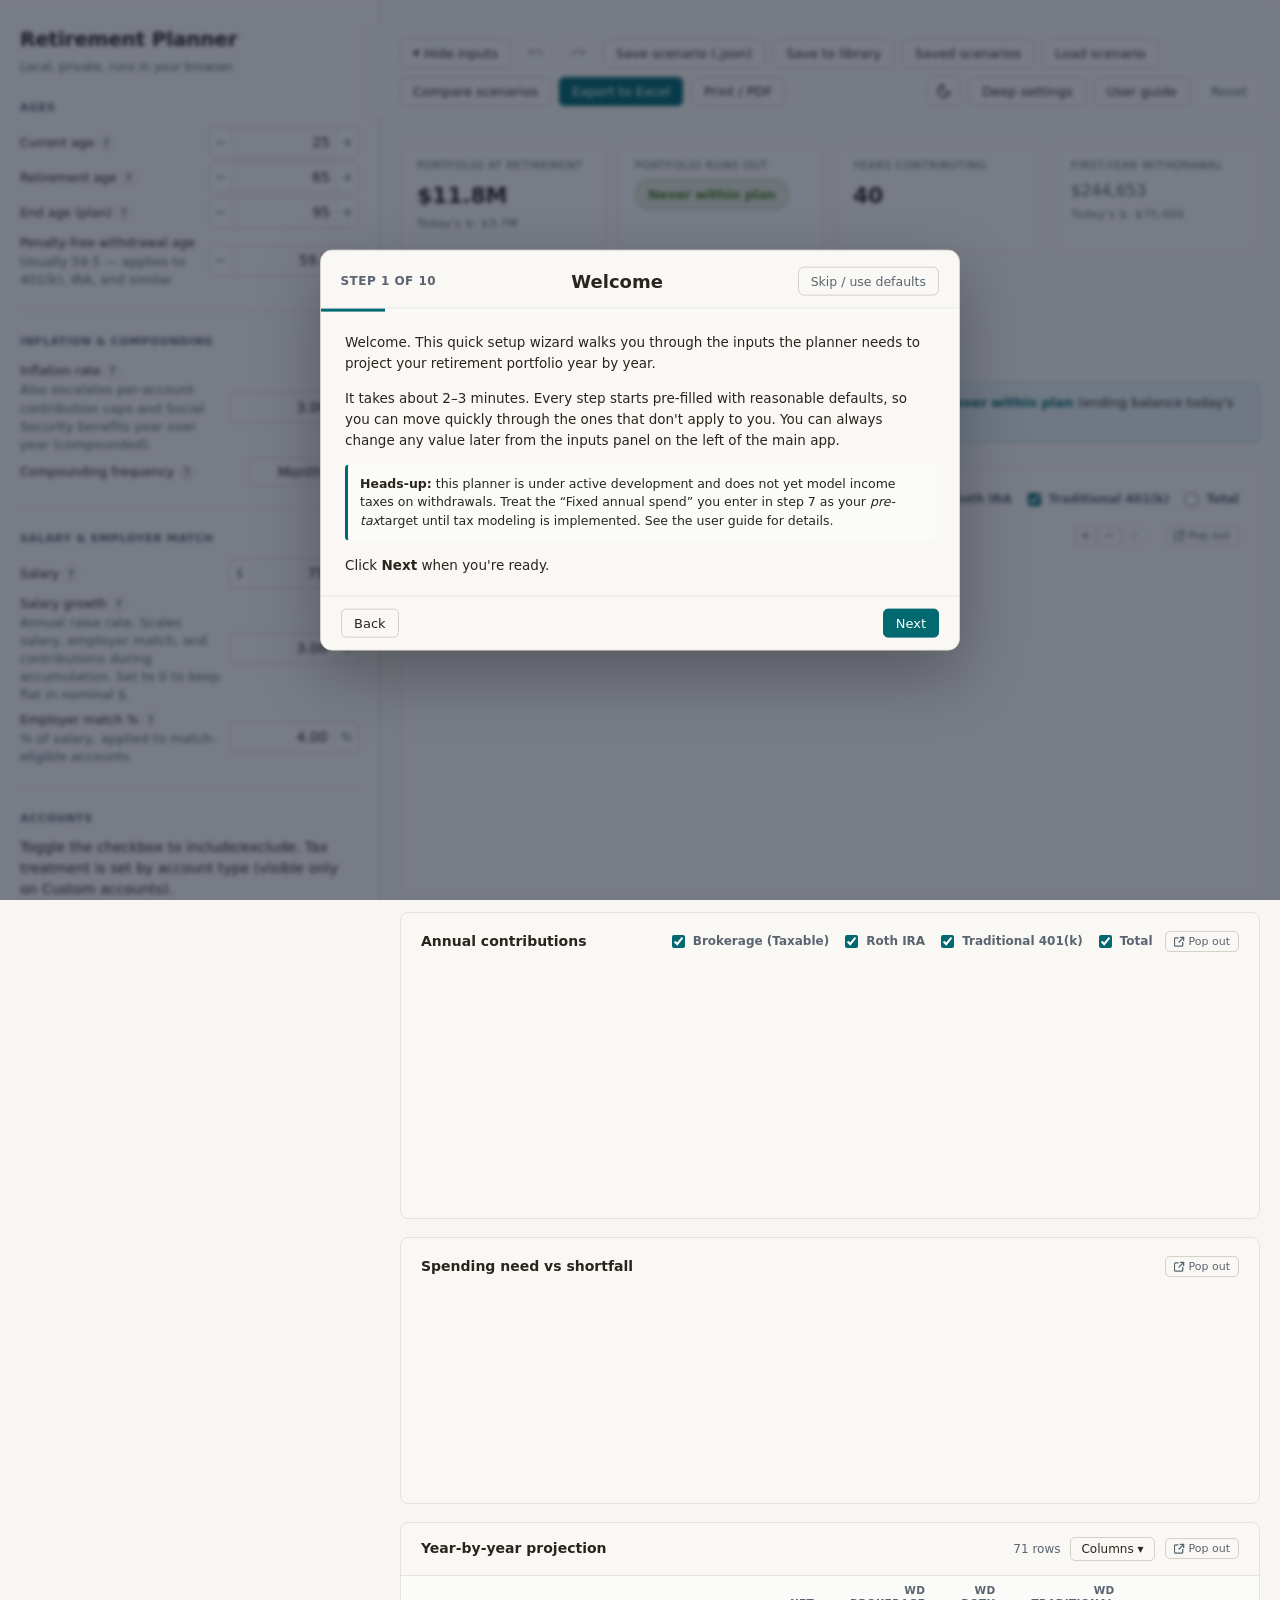
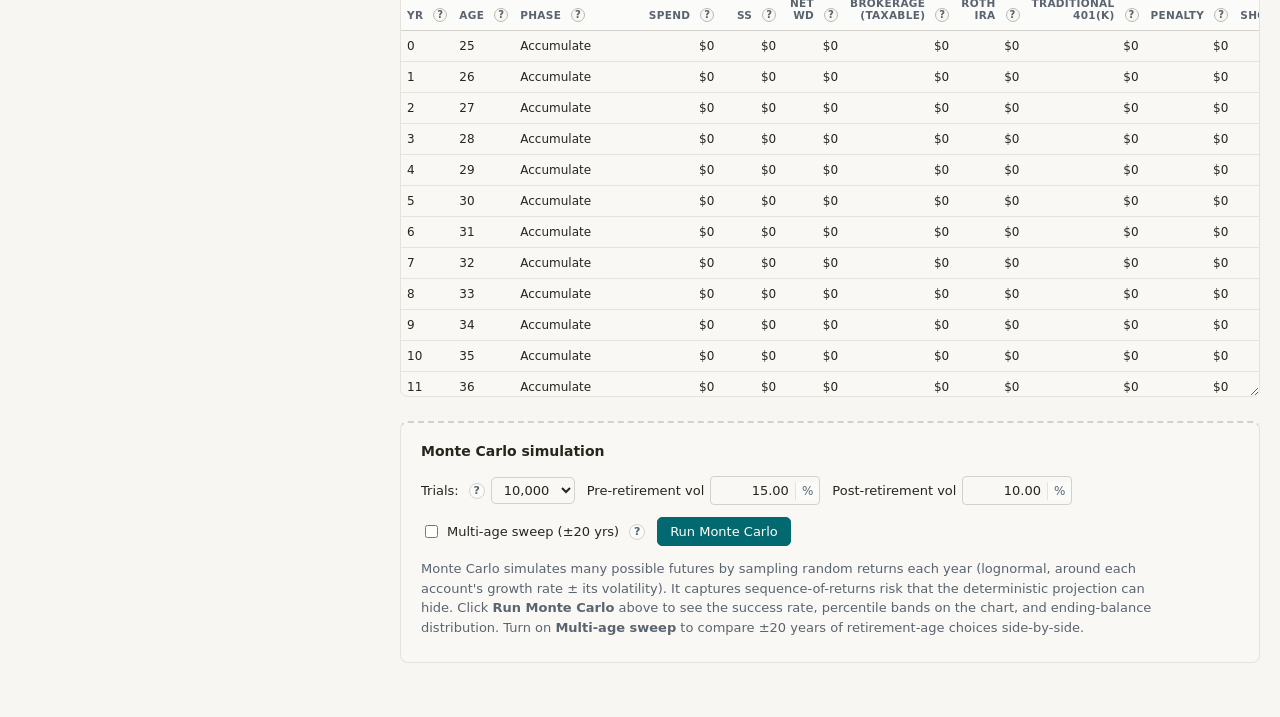
==== index.html @ 2c79fa76 "B77: Excel export polish + Print/PDF 2-page mirror Excel rewrite into eight sheets (Summary, Inputs," ====
<!doctype html>
<html lang="en">
<head>
  <meta charset="UTF-8" />
  <meta name="viewport" content="width=device-width, initial-scale=1.0" />
  <!-- Standing order: this is hosted on a public free GitHub Pages repo,
       so we ask search engines not to index it. The robots.txt at the
       Pages root is the authoritative copy; this meta is a belt-and-braces
       hint for crawlers that ignore robots.txt. -->
  <meta name="robots" content="noindex, nofollow" />
  <title>Retirement Planner</title>
  <!--
    Pre-React theme bootstrap. Runs synchronously before React mounts so the
    page renders in the correct theme on the first paint — no light-theme
    flash for users who saved "dark", and no flash for OS-dark users on a
    first visit. Intentionally tiny and dependency-free; mirrors the same
    storage key the app uses (STORAGE_KEYS.scenario in src/storage.ts).
  -->
  <script>
    (function () {
      try {
        var saved = localStorage.getItem("retirement-planner-scenario-v2");
        var theme = null;
        if (saved) {
          try { theme = (JSON.parse(saved) || {}).themeMode || null; } catch (_) {}
        }
        if (theme !== "light" && theme !== "dark") {
          // No saved scenario yet — fall back to the OS preference.
          theme = (window.matchMedia &&
                   window.matchMedia("(prefers-color-scheme: dark)").matches)
            ? "dark" : "light";
        }
        document.documentElement.dataset.theme = theme;
      } catch (_) {
        // Storage blocked / parse failure — leave default (light) styling.
      }
    })();
  </script>
  <script type="module" crossorigin src="./assets/index-Dx6KUe3G.js"></script>
  <link rel="modulepreload" crossorigin href="./assets/recharts-DWdOUO9s.js">
  <link rel="stylesheet" crossorigin href="./assets/index-D1n7IRLs.css">
</head>
<body>
  <div id="root"></div>
</body>
</html>
---- assets/index-D1n7IRLs.css ----
:root{--bg: #F7F6F2;--surface: #F9F8F5;--surface-alt: #FBFBF9;--border: #D4D1CA;--border-soft: #E5E3DC;--text: #28251D;--text-muted: #5A6470;--text-faint: #BAB9B4;--primary: #01696F;--primary-hover: #0C4E54;--accent-soft: #E5F0F1;--error: #A12C7B;--warning: #964219;--success: #437A22;--gold-input: #FBF6E2;--chart-tax: #0072B2;--chart-roth: #D55E00;--chart-401k: #009E73;--chart-total: #000000;--chart-today: #CC79A7;--chart-mc-fan-outer: rgba(0, 0, 0, .1);--chart-mc-fan-outer-stroke: rgba(0, 0, 0, .1);--chart-mc-fan-inner: rgba(0, 0, 0, .2);--chart-mc-fan-inner-stroke: rgba(0, 0, 0, .2);--chart-mc-median: rgba(0, 0, 0, .55);--font-body: -apple-system, BlinkMacSystemFont, "Segoe UI", system-ui, sans-serif;--font-mono: ui-monospace, SFMono-Regular, "SF Mono", Menlo, Consolas, monospace}[data-palette=okabeIto]{--chart-tax: #0072B2;--chart-roth: #D55E00;--chart-401k: #009E73;--chart-total: #000000;--chart-today: #CC79A7}[data-palette=tableau10]{--chart-tax: #4E79A7;--chart-roth: #F28E2B;--chart-401k: #59A14F;--chart-total: #4E79A7;--chart-today: #E15759}[data-palette=calm]{--chart-tax: #20808D;--chart-roth: #A84B2F;--chart-401k: #6E522B;--chart-total: #1B474D;--chart-today: #944454}[data-theme=dark]{--bg: #14171C;--surface: #1B1F25;--surface-alt: #232830;--border: #383E48;--border-soft: #2A2F38;--text: #E8E6E0;--text-muted: #B8C0CC;--text-faint: #6A6864;--primary: #4FB8C0;--primary-hover: #6FCBD2;--accent-soft: #1F3438;--error: #E07AB7;--warning: #D78A55;--success: #84C264;--gold-input: #2C2616;--chart-total: #F1F0EB;--chart-mc-fan-outer: rgba(241, 240, 235, .14);--chart-mc-fan-outer-stroke: rgba(241, 240, 235, .18);--chart-mc-fan-inner: rgba(241, 240, 235, .28);--chart-mc-fan-inner-stroke: rgba(241, 240, 235, .32);--chart-mc-median: rgba(241, 240, 235, .75)}*{box-sizing:border-box}html,body{margin:0;padding:0}body{font-family:var(--font-body);background:var(--bg);color:var(--text);font-size:14px;line-height:1.5;-webkit-font-smoothing:antialiased}button{font-family:inherit;cursor:pointer}input,select{font-family:inherit;font-size:inherit;color:inherit}input[type=number]{font-feature-settings:"tnum"}.app{display:grid;grid-template-columns:380px 1fr;min-height:100vh;gap:0;transition:grid-template-columns .2s ease}.app.sidebar-collapsed{grid-template-columns:1fr}@media (max-width: 1100px){.app,.app.sidebar-collapsed{grid-template-columns:1fr}}.sidebar{background:var(--surface);border-right:1px solid var(--border);padding:24px 20px 40px;overflow-y:auto;height:100vh;position:sticky;top:0;transition:opacity .15s ease}.app.sidebar-collapsed .sidebar{display:none}@media (max-width: 1100px){.sidebar{position:static;height:auto}.app.sidebar-collapsed .sidebar{display:block}}.btn.sidebar-toggle{display:inline-flex;align-items:center;gap:6px}.btn.sidebar-toggle .chev{display:inline-block;width:0;height:0;border-top:4px solid transparent;border-bottom:4px solid transparent;border-right:5px solid currentColor;transition:transform .2s}.app.sidebar-collapsed .btn.sidebar-toggle .chev{transform:rotate(180deg)}.sidebar h1{font-size:20px;font-weight:600;margin:0 0 4px;letter-spacing:-.01em}.sidebar .tagline{font-size:12px;color:var(--text-muted);margin-bottom:24px}.section{margin-bottom:22px;padding-bottom:18px;border-bottom:1px solid var(--border-soft)}.section:last-child{border-bottom:0}.section h3{font-size:11px;font-weight:600;text-transform:uppercase;letter-spacing:.06em;color:var(--text-muted);margin:0 0 10px}.field{display:grid;grid-template-columns:1fr auto;align-items:center;gap:10px;margin-bottom:6px;min-height:28px}.field label{font-size:13px;color:var(--text)}.field .hint{font-size:13px;color:var(--text-muted);display:block;line-height:1.4}.field input[type=number],.field select{width:110px;padding:4px 8px;border:1px solid var(--border);border-radius:4px;background:var(--surface);text-align:right;font-variant-numeric:tabular-nums}.field input[type=number]:focus,.field select:focus{outline:none;border-color:var(--primary);box-shadow:0 0 0 2px #01696f26}.field.checkbox-field{display:flex;flex-wrap:wrap;align-items:center;gap:6px 10px;grid-template-columns:none}.field.checkbox-field>input[type=checkbox]{flex:0 0 auto;margin-top:3px}.field.checkbox-field>label{flex:1 1 auto;min-width:0;word-break:normal;overflow-wrap:break-word;color:var(--text)}.field.checkbox-field>.hint{flex:0 0 calc(100% - 26px);margin-left:26px;margin-top:2px;color:var(--text-muted)}.field input[type=checkbox]{width:16px;height:16px;margin:0;accent-color:var(--primary)}.toggle{display:inline-flex;background:var(--surface-alt);border:1px solid var(--border);border-radius:5px;padding:2px;gap:0}.toggle button{padding:4px 10px;font-size:12px;border:0;background:transparent;border-radius:3px;color:var(--text-muted);font-weight:500}.toggle button.active{background:var(--surface);color:var(--text);box-shadow:0 1px 2px #0000000d}.rank-row{display:grid;grid-template-columns:1fr auto;align-items:center;gap:8px;padding:4px 0;font-size:13px}.rank-row.disabled{color:var(--text-faint)}.rank-row select{width:56px;padding:3px 6px;border:1px solid var(--border);border-radius:4px;background:var(--surface);text-align:center}.rank-row select:disabled{background:var(--surface-alt);color:var(--text-faint)}.main{padding:28px 36px 40px;width:100%;max-width:1600px;margin:0 auto;min-width:0}.app.sidebar-collapsed .main{width:100%;max-width:1600px;margin:0 auto}@media (max-width: 1400px){.main{padding:24px 20px 36px}.chart-section{padding:16px 14px 10px}.kpi-grid{gap:10px}}@media (max-width: 700px){.main{padding:20px 16px}}.toolbar{display:flex;gap:8px;flex-wrap:wrap;margin-bottom:24px;align-items:center}.btn{padding:6px 12px;font-size:13px;border:1px solid var(--border);background:var(--surface);color:var(--text);border-radius:5px;font-weight:500;transition:all .15s}.btn:hover{border-color:var(--primary);color:var(--primary)}.btn.primary{background:var(--primary);color:#fff;border-color:var(--primary)}.btn.primary:hover{background:var(--primary-hover);border-color:var(--primary-hover);color:#fff}.btn.subtle{border-color:transparent;color:var(--text-muted)}.btn.subtle:hover{background:var(--surface-alt);color:var(--text)}.kpi-grid{display:grid;grid-template-columns:repeat(auto-fit,minmax(180px,1fr));gap:12px;margin-bottom:28px}.kpi{background:var(--surface);border:1px solid var(--border-soft);border-radius:8px;padding:14px 16px}.kpi .label{font-size:11px;color:var(--text-muted);text-transform:uppercase;letter-spacing:.05em;margin-bottom:4px}.kpi .value{font-size:22px;font-weight:600;font-variant-numeric:tabular-nums;letter-spacing:-.01em}.kpi .value.muted{color:var(--text-muted);font-weight:500;font-size:16px}.kpi.alert .value{color:var(--error)}.kpi.success .value{color:var(--success)}.chart-section{background:var(--surface);border:1px solid var(--border-soft);border-radius:8px;padding:18px 20px 12px;margin-bottom:18px}.chart-section h2{font-size:14px;font-weight:600;margin:0 0 14px;display:flex;justify-content:space-between;align-items:center}.chart-toggles{display:flex;gap:12px;font-size:12px;color:var(--text-muted);flex-wrap:wrap}.chart-toggles label{display:flex;align-items:center;gap:5px;cursor:pointer}.chart-toggles input{accent-color:var(--primary)}.opt-banner{background:var(--accent-soft);border:1px solid #B6D5D8;border-radius:6px;padding:10px 14px;font-size:13px;margin-top:8px;color:var(--text)}.opt-banner strong{color:var(--primary)}.proj-table-wrap{background:var(--surface);border:1px solid var(--border-soft);border-radius:8px;overflow:hidden;margin-bottom:18px}.proj-table-wrap .table-header{padding:14px 20px;display:flex;justify-content:space-between;align-items:center;gap:12px;border-bottom:1px solid var(--border-soft);flex-wrap:wrap}.proj-table-wrap .table-header h2{font-size:14px;font-weight:600;margin:0}.proj-table-wrap .table-header .header-tools{display:flex;align-items:center;gap:10px;font-size:12px;color:var(--text-muted)}.col-menu{position:relative;display:inline-block}.col-menu-btn{font-size:12px;padding:4px 10px;background:var(--surface);border:1px solid var(--border);border-radius:5px;color:var(--text);cursor:pointer;display:inline-flex;align-items:center;gap:4px}.col-menu-btn:hover{border-color:var(--primary);color:var(--primary)}.col-menu-panel{position:absolute;top:calc(100% + 4px);right:0;z-index:50;background:var(--surface);border:1px solid var(--border);border-radius:6px;box-shadow:0 4px 14px #00000014;padding:8px 4px;min-width:200px;max-height:320px;overflow-y:auto}.col-menu-panel label{display:flex;align-items:center;gap:8px;padding:5px 12px;font-size:12px;color:var(--text);cursor:pointer;white-space:nowrap}.col-menu-panel label:hover{background:var(--surface-alt)}.col-menu-panel input{accent-color:var(--primary)}.col-menu-panel .group-label{font-size:10px;text-transform:uppercase;letter-spacing:.05em;color:var(--text-muted);padding:8px 12px 4px;font-weight:600}.col-menu-panel .menu-actions{border-top:1px solid var(--border-soft);margin-top:6px;display:flex;gap:4px;padding:6px 8px 2px}.col-menu-panel .menu-actions button{flex:1;font-size:11px;padding:4px 8px;border:1px solid var(--border);border-radius:4px;background:var(--surface);color:var(--text-muted)}.col-menu-panel .menu-actions button:hover{color:var(--primary);border-color:var(--primary)}.popout-btn{background:transparent;border:1px solid var(--border);color:var(--text-muted);border-radius:5px;padding:3px 8px;font-size:11px;display:inline-flex;align-items:center;gap:4px;font-weight:500}.popout-btn:hover{color:var(--primary);border-color:var(--primary)}.popout-btn .icon{width:11px;height:11px;display:inline-block}.chart-section .h2-right{display:flex;align-items:center;gap:12px;flex-wrap:wrap;justify-content:flex-end}.proj-table-scroll{height:420px;min-height:200px;max-height:80vh;overflow:auto;resize:vertical}table.proj{width:100%;border-collapse:collapse;font-size:12px;font-variant-numeric:tabular-nums}table.proj th{position:sticky;top:0;background:var(--surface-alt);text-align:right;font-weight:600;color:var(--text-muted);padding:8px 6px;font-size:10.5px;text-transform:uppercase;letter-spacing:.03em;border-bottom:1px solid var(--border);white-space:normal;vertical-align:bottom;line-height:1.2}table.proj th .th-with-help{white-space:normal;align-items:flex-end}table.proj th:nth-child(1),table.proj th:nth-child(2),table.proj th:nth-child(3){text-align:left}table.proj td{padding:6px;text-align:right;border-bottom:1px solid var(--border-soft);white-space:nowrap}table.proj td:nth-child(1),table.proj td:nth-child(2),table.proj td:nth-child(3){text-align:left}table.proj tr.shortfall td{color:var(--error)}table.proj tr.retire td:nth-child(3){color:var(--primary);font-weight:500}.cascade-toggle{display:flex;gap:8px;align-items:center;margin-top:8px;font-size:12px;color:var(--text-muted)}.field.disabled label,.field.disabled .hint{color:var(--text-faint)}.field.disabled input,.field.disabled select{background:var(--surface-alt);color:var(--text-faint);cursor:not-allowed}.num-input-wrap{display:inline-flex;align-items:center;border:1px solid var(--border);border-radius:4px;background:var(--surface);overflow:hidden;width:130px}.num-input-wrap:focus-within{border-color:var(--primary);box-shadow:0 0 0 2px #01696f26}.field.disabled .num-input-wrap{background:var(--surface-alt)}.num-input-wrap input[type=number],.num-input-wrap input[type=text]{border:0;outline:none;flex:1;min-width:0;padding:4px 6px;background:transparent;text-align:right;font-variant-numeric:tabular-nums;-moz-appearance:textfield;font:inherit;color:inherit}.num-input-wrap input[type=number]::-webkit-outer-spin-button,.num-input-wrap input[type=number]::-webkit-inner-spin-button{-webkit-appearance:none;margin:0}.num-prefix,.num-suffix{font-size:12px;color:var(--text-muted);padding:0 6px;background:var(--surface-alt);user-select:none;white-space:nowrap}.num-prefix{border-right:1px solid var(--border-soft)}.num-suffix{border-left:1px solid var(--border-soft)}.num-stepper{border:0;background:var(--surface-alt);color:var(--text-muted);font-size:14px;line-height:1;padding:0;width:22px;align-self:stretch;cursor:pointer;user-select:none;display:inline-flex;align-items:center;justify-content:center;transition:background 80ms ease,color 80ms ease}.num-stepper:hover:not(:disabled){background:var(--border-soft);color:var(--text)}.num-stepper:active:not(:disabled){background:var(--border)}.num-stepper:disabled{opacity:.4;cursor:not-allowed}.num-stepper-down{border-right:1px solid var(--border-soft)}.num-stepper-up{border-left:1px solid var(--border-soft)}.num-input-wrap:has(.num-stepper){width:150px}.field-error{display:block;font-size:11px;color:var(--warning, #964219);margin-top:4px;line-height:1.3}.help-tip{position:relative;display:inline-flex;margin-left:6px;cursor:help}.help-tip-icon{display:inline-flex;align-items:center;justify-content:center;width:14px;height:14px;border:1px solid var(--text-faint);color:var(--text-muted);border-radius:50%;font-size:10px;font-weight:600;background:var(--surface);line-height:1}.help-tip:hover .help-tip-icon,.help-tip:focus .help-tip-icon{border-color:var(--primary);color:var(--primary)}.help-tip-bubble{position:absolute;bottom:calc(100% + 6px);right:-8px;width:260px;background:var(--text);color:#fff;font-size:11.5px;font-weight:400;line-height:1.45;padding:8px 10px;border-radius:5px;text-transform:none;letter-spacing:normal;pointer-events:none;opacity:0;transform:translateY(2px);transition:opacity .15s,transform .15s;z-index:100;box-shadow:0 4px 12px #0000002e}.help-tip:hover .help-tip-bubble,.help-tip:focus .help-tip-bubble{opacity:1;transform:translateY(0)}.th-with-help{display:inline-flex;align-items:center;gap:4px;white-space:nowrap}.th-with-help .help-tip-bubble{bottom:auto;top:calc(100% + 6px);right:auto;left:0;font-weight:400;text-transform:none;letter-spacing:normal;white-space:normal;word-wrap:break-word;z-index:200;transform:translateY(-2px)}.th-with-help .help-tip:hover .help-tip-bubble,.th-with-help .help-tip:focus .help-tip-bubble{transform:translateY(0)}.account-card{border:1px solid var(--border);border-radius:6px;background:var(--surface-alt);padding:10px 12px;margin-bottom:10px}.account-card.disabled{opacity:.55;background:var(--surface)}.account-head{display:flex;gap:8px;align-items:center;margin-bottom:6px}.account-head input[type=checkbox]{width:16px;height:16px;accent-color:var(--primary)}.account-type-select{flex:1;padding:4px 6px;border:1px solid var(--border);border-radius:4px;background:var(--surface);font-size:12px;font-weight:500}.account-remove{background:transparent;border:0;color:var(--text-faint);font-size:18px;width:22px;height:22px;border-radius:4px;display:flex;align-items:center;justify-content:center;padding:0;line-height:1}.account-remove:hover{background:#a12c7b14;color:var(--error)}.account-hint{font-size:11px;color:var(--text-faint);margin:2px 0 6px;line-height:1.3}.account-card .field input[type=text]{padding:4px 8px;border:1px solid var(--border);border-radius:4px;background:var(--surface);width:130px;font-size:12px}.rank-grid{display:grid;grid-template-columns:1fr 1fr;gap:6px 12px;margin-top:6px;padding-top:6px;border-top:1px dashed var(--border-soft)}.rank-grid .rank-row{font-size:12px}.rank-grid .rank-row select{width:50px}.account-actions{display:flex;justify-content:flex-end;margin-top:4px}.btn-tiny{background:transparent;border:0;color:var(--text-faint);font-size:11px;padding:2px 6px;border-radius:3px}.btn-tiny:hover{background:var(--surface);color:var(--primary)}.add-account select{width:100%;padding:6px 10px;border:1px dashed var(--border);border-radius:5px;background:var(--surface-alt);color:var(--primary);font-size:13px;font-weight:500;cursor:pointer}.add-account select:hover{border-color:var(--primary);background:var(--accent-soft)}.currency-section{margin-top:12px;padding-top:14px;border-top:2px solid var(--border-soft);border-bottom:0!important}.currency-section .field select{width:130px}.ss-link{display:inline-block;margin-top:6px;font-size:12px;color:var(--primary);text-decoration:none}.ss-link:hover{text-decoration:underline;color:var(--primary-hover)}.ug-overlay{position:fixed;inset:0;background:#00000052;z-index:999;animation:ug-fade .12s ease-out}@keyframes ug-fade{0%{opacity:0}to{opacity:1}}.ug-drawer{position:fixed;top:0;right:0;bottom:0;width:min(520px,92vw);background:var(--surface);border-left:1px solid var(--border);box-shadow:-8px 0 24px #0000001f;display:flex;flex-direction:column;z-index:1000;animation:ug-slide .18s cubic-bezier(.2,.8,.2,1)}@keyframes ug-slide{0%{transform:translate(100%)}to{transform:translate(0)}}.ug-header{display:flex;align-items:flex-start;justify-content:space-between;padding:16px 20px 12px;border-bottom:1px solid var(--border-soft);gap:12px}.ug-title-block{display:flex;flex-direction:column;gap:8px;min-width:0}.ug-title-block h2{margin:0;font-size:18px;line-height:1.2;color:var(--text)}.ug-download{align-self:flex-start;font-size:11px;padding:4px 10px}.ug-close{background:transparent;border:none;font-size:28px;line-height:1;color:var(--text-muted);cursor:pointer;padding:0 4px}.ug-close:hover{color:var(--text)}.ug-search{padding:10px 20px;border-bottom:1px solid var(--border-soft)}.ug-search input{width:100%;padding:7px 10px;border:1px solid var(--border);border-radius:6px;font-size:13px;background:var(--surface-alt);color:var(--text)}.ug-search input:focus{outline:none;border-color:var(--primary)}.ug-body{flex:1;overflow-y:auto;padding:16px 20px 32px;font-size:13px;line-height:1.55;color:var(--text)}.ug-intro{color:var(--text-muted);border-left:3px solid var(--border);padding:4px 0 4px 12px;margin:0 0 18px;font-size:12.5px;line-height:1.5}.ug-empty{color:var(--text-muted);font-style:italic}.ug-section{margin-bottom:22px}.ug-section-title{font-size:14px;font-weight:600;color:var(--primary);margin:0 0 8px;padding-bottom:6px;border-bottom:1px solid var(--border-soft)}.ug-section h3{font-size:13px;font-weight:600;margin:14px 0 4px;color:var(--text)}.ug-section h4{font-size:12.5px;font-weight:600;margin:10px 0 2px;color:var(--text)}.ug-section p{margin:0 0 8px}.ug-section ul{margin:0 0 10px;padding-left:20px}.ug-section li{margin-bottom:4px}.ug-section code{font-family:ui-monospace,SFMono-Regular,SF Mono,Menlo,monospace;font-size:11.5px;background:var(--surface-alt);border:1px solid var(--border-soft);padding:1px 4px;border-radius:3px}.ug-section a{color:var(--primary)}.ug-section em{color:var(--text-muted);font-style:italic}.wiz-overlay{position:fixed;inset:0;background:#0f172a8c;backdrop-filter:blur(2px);z-index:1500;animation:ug-fade .16s ease-out}.wiz-modal{position:fixed;top:50%;left:50%;transform:translate(-50%,-50%);width:min(640px,94vw);max-height:min(86vh,820px);background:var(--surface);border:1px solid var(--border);border-radius:12px;box-shadow:0 24px 64px #00000047;display:flex;flex-direction:column;z-index:1501;overflow:hidden;animation:wiz-pop .2s cubic-bezier(.2,.8,.2,1)}@keyframes wiz-pop{0%{opacity:0;transform:translate(-50%,-48%) scale(.96)}to{opacity:1;transform:translate(-50%,-50%) scale(1)}}.wiz-header{display:grid;grid-template-columns:auto 1fr auto;align-items:center;gap:12px;padding:16px 20px 12px;border-bottom:1px solid var(--border-soft)}.wiz-step-indicator{font-size:12px;font-weight:600;color:var(--text-muted);text-transform:uppercase;letter-spacing:.04em;white-space:nowrap}.wiz-title{margin:0;font-size:18px;font-weight:600;color:var(--text);text-align:center}.wiz-skip{background:transparent;border:1px solid var(--border);color:var(--text-muted);padding:6px 12px;border-radius:6px;font-size:12.5px;cursor:pointer;white-space:nowrap}.wiz-skip:hover{border-color:var(--text-muted);color:var(--text)}.wiz-progress{height:3px;background:var(--surface-alt);position:relative}.wiz-progress-bar{height:100%;background:var(--primary);transition:width .22s cubic-bezier(.2,.8,.2,1)}.wiz-body{padding:20px 24px;overflow-y:auto;flex:1;min-height:0}.wiz-step{display:flex;flex-direction:column;gap:14px}.wiz-step p{margin:0;font-size:13.5px;line-height:1.55;color:var(--text)}.wiz-callout{padding:10px 12px;background:var(--surface-alt);border-left:3px solid var(--primary);border-radius:4px;font-size:12.5px;line-height:1.5;color:var(--text)}.wiz-field{display:flex;flex-direction:column;gap:4px}.wiz-field>label{font-size:12.5px;font-weight:600;color:var(--text)}.wiz-field-check>label{display:flex;align-items:center;gap:8px;cursor:pointer;font-weight:600;font-size:13px}.wiz-field-check input[type=checkbox]{width:16px;height:16px;cursor:pointer}.wiz-hint{font-size:11.5px;color:var(--text-muted);line-height:1.45}.wiz-input-wrap{display:flex;align-items:stretch;border:1px solid var(--border);border-radius:6px;background:var(--surface-alt);overflow:hidden}.wiz-input-wrap:focus-within{border-color:var(--primary);box-shadow:0 0 0 2px #6366f126}.wiz-prefix,.wiz-suffix{display:flex;align-items:center;padding:0 8px;font-size:13px;color:var(--text-muted);background:var(--surface-alt)}.wiz-prefix{border-right:1px solid var(--border-soft)}.wiz-suffix{border-left:1px solid var(--border-soft)}.wiz-input-wrap input[type=number]{flex:1;border:none;background:var(--surface);padding:7px 10px;font-size:13px;color:var(--text);outline:none;width:100%;min-width:0}.wiz-field select{border:1px solid var(--border);border-radius:6px;background:var(--surface);padding:7px 10px;font-size:13px;color:var(--text)}.wiz-field select:focus{outline:none;border-color:var(--primary);box-shadow:0 0 0 2px #6366f126}.wiz-account-card{border:1px solid var(--border);border-radius:8px;padding:12px 14px;background:var(--surface-alt)}.wiz-account-head{margin-bottom:10px}.wiz-account-toggle{display:flex;align-items:center;gap:8px;cursor:pointer;font-size:13px;color:var(--text)}.wiz-account-toggle input[type=checkbox]{width:16px;height:16px;cursor:pointer}.wiz-account-grid{display:grid;grid-template-columns:repeat(2,minmax(0,1fr));gap:10px 12px}@media (max-width: 520px){.wiz-account-grid{grid-template-columns:1fr}}.wiz-review-grid{display:flex;flex-direction:column;border:1px solid var(--border-soft);border-radius:8px;overflow:hidden}.wiz-review-row{display:grid;grid-template-columns:140px 1fr;gap:12px;padding:10px 14px;font-size:13px;border-bottom:1px solid var(--border-soft)}.wiz-review-row:last-child{border-bottom:0}.wiz-review-row>span:first-child{font-weight:600;color:var(--text-muted)}.wiz-review-row>span:last-child{color:var(--text)}.wiz-footer{display:flex;align-items:center;gap:8px;padding:12px 20px;border-top:1px solid var(--border-soft);background:var(--surface)}.reset-menu-wrap{position:relative}.reset-menu{position:absolute;top:calc(100% + 6px);right:0;width:280px;background:var(--surface);border:1px solid var(--border);border-radius:8px;box-shadow:0 8px 24px #00000029;display:flex;flex-direction:column;padding:4px;z-index:200;animation:ug-fade .12s ease-out}.reset-menu-item{display:flex;flex-direction:column;gap:2px;align-items:stretch;text-align:left;background:transparent;border:none;padding:9px 12px;border-radius:6px;cursor:pointer;color:var(--text);font-size:13px;line-height:1.4}.reset-menu-item:hover{background:var(--surface-alt)}.reset-menu-item strong{font-weight:600;color:var(--text)}.reset-menu-item span{font-size:11.5px;color:var(--text-muted)}.reset-menu-cancel{text-align:center;font-weight:500;color:var(--text-muted);border-top:1px solid var(--border-soft);margin-top:4px;padding-top:9px}.mc-panel{margin-top:24px;border-top:2px dashed var(--border);padding-top:18px}.mc-panel h2{display:flex;justify-content:space-between;align-items:center}.mc-success-badge{display:inline-block;padding:4px 10px;border-radius:12px;font-size:12px;font-weight:600}.mc-stale-badge{display:inline-block;padding:3px 9px;border-radius:10px;background:#f3e3c8;color:#7a5a14;font-size:11.5px;font-weight:600}.mc-controls{display:flex;gap:12px;align-items:center;margin-bottom:12px;flex-wrap:wrap}.mc-trials-label{display:flex;gap:6px;align-items:center;font-size:13px;color:var(--text)}.mc-trials-label select{padding:4px 8px;border:1px solid var(--border);border-radius:5px;background:var(--surface);font-size:13px}.mc-vol-field{display:flex;gap:6px;align-items:center;font-size:13px;color:var(--text)}.mc-vol-field.disabled{opacity:.55;cursor:not-allowed}.mc-vol-field .mc-vol-label{white-space:nowrap}.mc-vol-input{width:110px}.mc-vol-input input{width:100%;padding:4px 26px 4px 8px;border:1px solid var(--border);border-radius:5px;background:var(--surface);font-size:13px;text-align:right}.mc-vol-input input:disabled{background:#f1efe9;color:var(--text-muted);cursor:not-allowed}.mc-vol-input .num-suffix{right:8px}.mc-progress{font-size:12.5px;color:var(--text-muted);font-family:ui-monospace,SFMono-Regular,Menlo,Consolas,monospace}.mc-error{background:#fbeae5;color:#8a2c1c;padding:8px 12px;border-radius:6px;font-size:13px;margin-bottom:12px}.mc-empty{font-size:13px;color:var(--text-muted);max-width:760px;line-height:1.5}.mc-summary-grid{display:grid;grid-template-columns:repeat(3,minmax(0,1fr));gap:16px;margin:12px 0 18px}@media (max-width: 800px){.mc-summary-grid{grid-template-columns:1fr}}.mc-stat{background:var(--surface-alt);border:1px solid var(--border-soft);border-radius:8px;padding:12px 14px}.mc-stat-label{font-size:11.5px;text-transform:uppercase;letter-spacing:.04em;color:var(--text-muted);margin-bottom:4px}.mc-stat-value{font-size:22px;font-weight:600;color:var(--text);line-height:1.1}.mc-stat-hint{font-size:11.5px;color:var(--text-muted);margin-top:4px;line-height:1.4}.mc-tables{display:grid;grid-template-columns:minmax(0,1fr) minmax(0,1fr);gap:24px}@media (max-width: 800px){.mc-tables{grid-template-columns:1fr}}.mc-table-wrap h3{font-size:14px;font-weight:600;margin:0 0 8px;color:var(--text)}.mc-table{width:100%;border-collapse:collapse;font-size:12.5px}.mc-table th,.mc-table td{text-align:left;padding:6px 8px;border-bottom:1px solid var(--border-soft)}.mc-table th{font-weight:600;color:var(--text-muted);text-transform:uppercase;font-size:11px;letter-spacing:.03em}.mc-table td:nth-child(2){font-variant-numeric:tabular-nums;white-space:nowrap}.mc-histogram{display:flex;flex-direction:column;gap:5px}.mc-hist-row{display:grid;grid-template-columns:64px minmax(0,1fr);gap:8px;align-items:center;font-size:12px}.mc-hist-label{color:var(--text-muted);font-variant-numeric:tabular-nums}.mc-hist-bar-wrap{display:flex;align-items:center;gap:6px}.mc-hist-bar{height:14px;background:var(--chart-roth, #c97050);border-radius:2px;min-width:1px}.mc-hist-count{font-size:11.5px;color:var(--text-muted);font-variant-numeric:tabular-nums}.accounts-toolbar{display:flex;gap:6px;margin-bottom:8px}.account-card.collapsed{padding-bottom:8px}.account-card.collapsed .account-head{margin-bottom:0}.account-collapse-btn{background:transparent;border:none;cursor:pointer;color:var(--text-muted);font-size:12px;padding:0 4px;line-height:1;display:inline-flex;align-items:center;justify-content:center}.account-collapse-btn:hover{color:var(--text)}.caret{display:inline-block;transition:transform .12s ease-out;font-size:14px;line-height:1}.caret.caret-down{transform:rotate(0)}.caret.caret-right{transform:rotate(-90deg)}.account-collapsed-summary{display:flex;justify-content:space-between;align-items:baseline;gap:12px;padding:4px 2px 0;font-size:12px;color:var(--text-muted)}.account-collapsed-summary .acs-name{font-weight:500;color:var(--text);overflow:hidden;text-overflow:ellipsis;white-space:nowrap;flex:1;min-width:0}.account-collapsed-summary .acs-balance{font-variant-numeric:tabular-nums;flex-shrink:0}.ds-subsection{margin-top:10px;padding-top:10px;border-top:1px dashed var(--border-soft)}.ds-subsection-header{font-size:12px;font-weight:600;color:var(--text-muted);text-transform:uppercase;letter-spacing:.04em;margin-bottom:6px}.ds-rank-list{display:flex;flex-direction:column;gap:4px}.ds-rank-row{display:flex;align-items:center;gap:8px;padding:4px 6px;background:var(--surface-alt);border-radius:4px}.ds-rank-name{flex:1;font-size:12px;color:var(--text);overflow:hidden;text-overflow:ellipsis;white-space:nowrap}.ds-rank-row input[type=number]{width:56px;padding:3px 6px;font-size:12px;border:1px solid var(--border);border-radius:4px;background:var(--surface);color:var(--text)}.ug-loading,.ug-error{font-size:13px;color:var(--text-muted);padding:12px 0}.ug-error{color:var(--danger, #c0392b)}.ug-markdown h1{font-size:20px;margin:0 0 8px;color:var(--text)}.ug-markdown h2{font-size:17px;margin:18px 0 6px;color:var(--text);border-bottom:1px solid var(--border-soft);padding-bottom:4px}.ug-markdown h3{font-size:14px;margin:14px 0 4px;color:var(--text)}.ug-markdown h4{font-size:13px;margin:10px 0 2px;color:var(--text-muted);text-transform:uppercase;letter-spacing:.03em}.ug-markdown p{font-size:13px;line-height:1.55;margin:0 0 8px;color:var(--text)}.ug-markdown ul,.ug-markdown ol{font-size:13px;line-height:1.55;margin:0 0 8px;padding-left:22px;color:var(--text)}.ug-markdown li{margin-bottom:3px}.ug-markdown li p{margin-bottom:4px}.ug-markdown code{font-family:ui-monospace,SFMono-Regular,Menlo,monospace;font-size:12px;background:var(--surface-alt);padding:1px 5px;border-radius:3px;color:var(--text)}.ug-markdown pre{background:var(--surface-alt);padding:10px 12px;border-radius:6px;overflow-x:auto;font-size:12px;margin:0 0 10px}.ug-markdown pre code{background:transparent;padding:0}.ug-markdown a{color:var(--primary);text-decoration:underline}.ug-markdown blockquote{margin:0 0 10px;padding:6px 12px;border-left:3px solid var(--border);color:var(--text-muted);font-style:italic;font-size:13px}.ug-markdown table{width:100%;border-collapse:collapse;font-size:12px;margin:0 0 10px}.ug-markdown th,.ug-markdown td{padding:5px 8px;border-bottom:1px solid var(--border-soft);text-align:left}.ug-markdown th{font-weight:600;color:var(--text-muted)}.ug-markdown hr{border:none;border-top:1px solid var(--border-soft);margin:12px 0}.modal-overlay{position:fixed;inset:0;background:#0f172a73;backdrop-filter:blur(2px);display:flex;align-items:center;justify-content:center;z-index:1200;animation:ug-fade .14s ease-out;padding:24px}.modal-panel{background:var(--surface);border:1px solid var(--border);border-radius:10px;box-shadow:0 20px 60px #0000002e;display:flex;flex-direction:column;width:min(640px,100%);max-height:min(86vh,880px);overflow:hidden}.modal-header{display:flex;align-items:center;justify-content:space-between;padding:14px 20px;border-bottom:1px solid var(--border-soft)}.modal-header h2{margin:0;font-size:18px;line-height:1.2;color:var(--text);font-weight:600}.modal-close{background:transparent;border:none;font-size:26px;line-height:1;color:var(--text-muted);cursor:pointer;padding:0 6px}.modal-close:hover{color:var(--text)}.modal-body{padding:16px 20px 24px;overflow-y:auto;font-size:13px;line-height:1.55;color:var(--text)}.chart-units{display:inline-flex;align-items:center;border:1px solid var(--border);border-radius:5px;overflow:hidden;background:var(--surface);font-size:12px;margin-right:12px}.chart-units button{appearance:none;border:0;background:transparent;color:var(--text-muted);padding:4px 10px;font-size:12px;font-weight:500;cursor:pointer;line-height:1.4}.chart-units button+button{border-left:1px solid var(--border)}.chart-units button.active{background:var(--primary);color:var(--on-primary, #fff)}.chart-units button:not(.active):hover{color:var(--text)}.sticky-toolbar{position:sticky;top:0;z-index:50;background:var(--bg);margin-left:-36px;margin-right:-36px;padding:14px 36px 12px;border-bottom:1px solid var(--border-soft)}@media (max-width: 700px){.sticky-toolbar{margin-left:-16px;margin-right:-16px;padding:12px 16px 10px}}.btn.theme-toggle{display:inline-flex;align-items:center;justify-content:center;padding:6px 8px;min-width:32px;line-height:0}.btn.theme-toggle svg{display:block;color:var(--text)}.btn.btn-icon{display:inline-flex;align-items:center;justify-content:center;padding:6px 8px;min-width:32px;line-height:0}.btn.btn-icon svg{display:block;color:var(--text)}.btn.btn-icon:disabled{opacity:.4;cursor:not-allowed}.btn.btn-icon:disabled:hover{border-color:var(--border);color:var(--text)}.last-saved{font-size:11px;color:var(--text-muted);font-variant-numeric:tabular-nums;margin-left:-2px;margin-right:4px;white-space:nowrap}.kpi-pill{display:inline-flex;align-items:center;gap:6px;padding:5px 12px;border-radius:999px;font-size:13px;font-weight:600;letter-spacing:-.01em;border:1px solid transparent;font-variant-numeric:tabular-nums}.kpi-pill--ok{background:#437a221f;color:var(--success);border-color:#437a2247}.kpi-pill--alert{background:#a12c7b1f;color:var(--error);border-color:#a12c7b47}[data-theme=dark] .kpi-pill--ok{background:#84c26429;border-color:#84c26457}[data-theme=dark] .kpi-pill--alert{background:#e07ab72e;border-color:#e07ab75c}.kpi-pill--warn{background:#b07a0024;color:#8a5e00;border-color:#b07a0052}[data-theme=dark] .kpi-pill--warn{background:#e8bc6029;color:#e8bc60;border-color:#e8bc6057}.kpi-mc-block{display:flex;flex-direction:column;align-items:flex-start;gap:4px;margin-top:8px}.kpi-mc-block .kpi-mc-subtitle{font-size:11px;color:var(--text-muted);letter-spacing:0;text-transform:none;font-weight:400}.kpi-range{margin-top:6px;display:flex;flex-direction:column;gap:1px;font-size:11px;color:var(--text-muted);letter-spacing:0;text-transform:none;font-weight:400;font-variant-numeric:tabular-nums}.kpi-range .kpi-range-row{display:inline-flex;align-items:baseline;gap:4px;white-space:nowrap}.kpi-range .kpi-range-arrow{font-size:10px;line-height:1;color:var(--text-faint);width:10px;display:inline-block;text-align:center}.kpi-range .kpi-range-label{color:var(--text-faint)}.kpi-range.kpi-range--stale{color:var(--text-faint);opacity:.7}.chart-yzoom{display:inline-flex;align-items:center;gap:2px;margin-right:8px}.chart-yzoom button{width:22px;height:22px;padding:0;font-size:13px;line-height:1;border:1px solid var(--border);background:var(--surface);color:var(--text-muted);border-radius:4px;cursor:pointer;display:inline-flex;align-items:center;justify-content:center;transition:background .15s ease,color .15s ease}.chart-yzoom button:hover:not(:disabled){background:var(--surface-alt);color:var(--text)}.chart-yzoom button:disabled{opacity:.4;cursor:not-allowed}.chart-yzoom .chart-yzoom-reset{font-size:11px}.validation-banner{display:flex;gap:8px;align-items:flex-start;padding:8px 10px;margin:0 0 10px;background:#9642191a;border:1px solid rgba(150,66,25,.32);border-radius:6px;font-size:12px;color:var(--warning);line-height:1.4}.validation-banner ul{margin:0;padding-left:14px;flex:1}.validation-banner li{margin:1px 0}.validation-icon{font-size:14px;line-height:1.4;flex:0 0 auto}[data-theme=dark] .validation-banner{background:#d78a551f;border-color:#d78a5557}.account-drag-handle{background:transparent;border:none;color:var(--text-faint);cursor:grab;padding:0 2px;font-size:14px;line-height:1;user-select:none;touch-action:none}.account-drag-handle:hover{color:var(--text-muted)}.account-drag-handle:active{cursor:grabbing}.account-drag-handle .drag-dots{letter-spacing:-2px;font-weight:700}.account-card.dragging{box-shadow:0 4px 14px #0000001f}.account-collapsed-summary .acs-meta{display:inline-flex;align-items:center;gap:6px;margin-left:8px;font-variant-numeric:tabular-nums;color:var(--text-muted)}.account-collapsed-summary .acs-sep{color:var(--text-faint)}.account-collapsed-summary,.account-card .account-head{cursor:pointer}.account-card .account-head:hover{background:var(--surface-alt)}.sidebar .field label{font-size:12.5px;line-height:1.25}.sidebar .field{gap:8px;margin-bottom:4px}.ug-search{display:flex;gap:8px;align-items:center}.ug-search-field{flex:1 1 auto;display:flex;align-items:center;gap:4px;border:1px solid var(--border);border-radius:6px;background:var(--surface);padding:0 4px 0 0;transition:border-color .12s ease}.ug-search-field:focus-within{border-color:var(--primary)}.ug-search-field input[type=search]{flex:1 1 auto;border:0;outline:none;background:transparent;padding:7px 10px;font-size:13px;color:var(--text);min-width:0}.ug-search-counter{flex:0 0 auto;font-size:11px;color:var(--text-muted);font-variant-numeric:tabular-nums;padding:0 4px;white-space:nowrap}.ug-search-nav{flex:0 0 auto;appearance:none;border:0;background:transparent;color:var(--text-muted);cursor:pointer;font-size:16px;line-height:1;padding:4px 6px;border-radius:4px}.ug-search-nav:not(:disabled):hover{color:var(--primary);background:var(--surface-alt)}.ug-search-nav:disabled{opacity:.35;cursor:default}.ug-search .ug-jump{flex:0 0 auto;max-width:200px;padding:7px 8px;border:1px solid var(--border);border-radius:6px;font-size:13px;background:var(--surface-alt);color:var(--text)}.ug-search .ug-jump:focus{outline:none;border-color:var(--primary)}.ug-markdown mark.ug-hit{background:#ffc55373;color:inherit;border-radius:2px;padding:0 1px}.ug-markdown mark.ug-hit-active{background:#ffc553f2;color:#1a1a1a;outline:2px solid var(--primary);outline-offset:1px}.mc-run-progress{position:relative;min-width:180px;overflow:hidden;cursor:progress}.mc-run-progress-fill{position:absolute;left:0;top:0;bottom:0;background:#ffffff40;transition:width .2s ease;pointer-events:none}.mc-run-progress-label{position:relative;z-index:1}.modal-panel--wide{max-width:min(1280px,95vw);width:100%}.compare-slots{display:grid;grid-template-columns:repeat(3,minmax(0,1fr));gap:12px;margin:12px 0 16px}@media (max-width: 1023px){.compare-slots{grid-template-columns:repeat(2,minmax(0,1fr))}}@media (max-width: 700px){.compare-slots{grid-template-columns:1fr}}.compare-slot{border:1px dashed var(--border);border-radius:8px;padding:10px 12px;background:var(--surface);display:flex;flex-direction:column;gap:6px;min-height:110px;transition:border-color .12s ease,background .12s ease}.compare-slot--loaded{border-style:solid}.compare-slot--drag{border-color:var(--accent, #1f77b4);background:#1f77b40f}.compare-slot-head{display:flex;align-items:center;gap:8px}.compare-slot-swatch{display:inline-block;width:12px;height:12px;border-radius:50%;flex:0 0 auto}.compare-slot-label{font-weight:600;flex:1}.compare-slot-body{display:flex;flex-direction:column;gap:2px}.compare-slot-desc{font-size:12.5px;color:var(--muted)}.compare-slot-error{font-size:12px;color:#b91c1c}.compare-kpis{margin:8px 0 16px;overflow-x:auto}.compare-kpis table{width:100%;border-collapse:collapse;font-size:13.5px}.compare-kpis th,.compare-kpis td{text-align:left;padding:6px 10px;border-bottom:1px solid var(--border)}.compare-kpis thead th{font-weight:600;background:var(--surface)}.compare-kpis tbody th{font-weight:500;color:var(--muted)}.compare-kpi-swatch{display:inline-block;width:10px;height:10px;border-radius:50%;margin-right:6px;vertical-align:middle}.compare-charts{display:grid;grid-template-columns:1fr;gap:16px}@media (min-width: 1024px){.compare-charts{grid-template-columns:repeat(2,minmax(0,1fr))}}@media (min-width: 1400px){.compare-charts{grid-template-columns:repeat(3,minmax(0,1fr))}}.compare-chart{border:1px solid var(--border);border-radius:8px;padding:8px 8px 4px;background:var(--surface)}.compare-chart h3{margin:0 0 6px;font-size:13px;font-weight:600;color:var(--muted);padding:0 4px}.btn-sm{padding:4px 8px;font-size:12.5px}.mc-sweep-toggle{display:inline-flex;align-items:center;gap:6px;font-size:13px;color:var(--text);white-space:nowrap;cursor:pointer;user-select:none}.mc-sweep-toggle input[type=checkbox]{cursor:pointer}.mc-sweep-toggle:has(input:disabled){opacity:.55;cursor:not-allowed}.mc-progress-bar{height:4px;background:var(--border);border-radius:2px;overflow:hidden;margin:6px 0 12px}.mc-progress-bar-fill{height:100%;background:var(--chart-total);transition:width .2s ease-out}.mc-sweep-viz{margin-top:28px;border-top:1px solid var(--border);padding-top:20px}.mc-sweep-viz h3{display:flex;align-items:baseline;gap:12px;flex-wrap:wrap}.mc-sweep-meta{font-size:12.5px;font-weight:400;color:var(--text-muted)}.mc-sweep-chart-wrap{width:100%;margin-bottom:18px}.mc-sweep-heatmap h4{font-size:13.5px;margin:12px 0 8px;color:var(--text)}.mc-heatmap-grid{display:flex;flex-direction:column;gap:1px;background:var(--border);border:1px solid var(--border);border-radius:6px;overflow:hidden;max-width:720px}.mc-heatmap-row{display:grid;grid-template-columns:56px repeat(4,minmax(110px,1fr));gap:1px;background:var(--border)}.mc-heatmap-row--selected{outline:2px solid var(--accent, var(--chart-total));outline-offset:-2px;z-index:1;position:relative}.mc-heatmap-cell{background:var(--surface);padding:6px 8px;font-size:12px;font-family:ui-monospace,SFMono-Regular,Menlo,Consolas,monospace;color:var(--text);text-align:right;white-space:nowrap;overflow:hidden;text-overflow:ellipsis}.mc-heatmap-header .mc-heatmap-cell{background:var(--surface);font-weight:600;font-family:inherit;font-size:11.5px;color:var(--text-muted);text-align:center}.mc-heatmap-cell.mc-heatmap-axis{background:var(--surface);text-align:center;font-weight:600;color:var(--text)}.lib-list{display:flex;flex-direction:column;gap:6px;margin-top:6px}.lib-row{display:flex;align-items:center;justify-content:space-between;gap:12px;padding:8px 10px;border:1px solid var(--border);border-radius:6px;background:var(--surface)}.lib-row-info{display:flex;flex-direction:column;min-width:0}.lib-row-name{font-weight:600;color:var(--text);overflow:hidden;text-overflow:ellipsis;white-space:nowrap}.lib-row-meta{font-size:12px;color:var(--text-muted)}.lib-row-actions{display:flex;gap:6px;flex-shrink:0}.compare-slot-lib{font-size:12px;padding:4px 6px;border:1px solid var(--border);border-radius:4px;background:var(--surface);color:var(--text)}.compare-mc{margin-top:14px}.compare-mc-title{font-weight:600;font-size:13px;color:var(--text);margin-bottom:6px}.compare-mc table{width:100%;border-collapse:collapse;font-size:13px}.compare-mc th,.compare-mc td{padding:6px 8px;border-bottom:1px solid var(--border);text-align:left}.compare-mc thead th{font-weight:600;color:var(--text-muted);font-size:12px}.compare-mc tbody th{font-weight:500;color:var(--text-muted);font-size:12px}@media print{.sticky-toolbar,.reset-menu-wrap,.modal-overlay,.ds-modal,.userguide-drawer,.app>.sidebar,.app>.inputs-panel,.sidebar-toggle,.mc-panel-controls,.mc-panel-actions,.mc-trial-picker,.mc-sweep-controls{display:none!important}html[data-theme=dark],html[data-theme=dark] body{background:#fff!important;color:#000!important}.app{display:block!important}.main{width:100%!important;max-width:none!important;padding:0!important;margin:0!important}table,.results-card,.compare-mc{page-break-inside:avoid}.recharts-tooltip-wrapper{display:none!important}}body.printing .sticky-toolbar,body.printing .reset-menu-wrap,body.printing .modal-overlay,body.printing .userguide-drawer,body.printing .app>.sidebar,body.printing .app>.inputs-panel,body.printing .sidebar-toggle,body.printing .mc-panel-controls,body.printing .mc-panel-actions,body.printing .mc-trial-picker,body.printing .mc-sweep-controls{display:none!important}body.printing .app{display:block!important}body.printing .main{width:100%!important;max-width:none!important}.infotip{position:relative;display:inline-flex;vertical-align:middle;margin-left:4px;line-height:1}.infotip-icon{width:16px;height:16px;display:inline-flex;align-items:center;justify-content:center;font-size:11px;font-weight:600;line-height:1;border:1px solid var(--border);border-radius:50%;background:var(--surface-alt);color:var(--text-muted);cursor:pointer;padding:0;transition:background .12s ease,color .12s ease,border-color .12s ease}.infotip-icon:hover,.infotip-icon:focus-visible{background:var(--accent-soft);color:var(--primary);border-color:var(--primary);outline:none}.infotip-bubble{position:absolute;bottom:calc(100% + 6px);left:50%;transform:translate(-50%);width:max-content;max-width:240px;padding:6px 10px;background:var(--text);color:var(--surface);font-size:12px;font-weight:400;line-height:1.4;border-radius:4px;box-shadow:0 4px 14px #0000002e;opacity:0;visibility:hidden;pointer-events:none;z-index:100;transition:opacity .12s ease;display:flex;flex-direction:column;gap:2px;text-align:left}.infotip-hint{font-size:10px;opacity:.75;font-style:italic}.infotip-icon:hover+.infotip-bubble,.infotip-icon:focus-visible+.infotip-bubble,.infotip-bubble:hover{opacity:1;visibility:visible}.ds-subhead{font-size:13px;font-weight:600;color:var(--text);margin:0}.ug-content{flex:1;display:flex;min-height:0;overflow:hidden}.ug-content--two-col{flex-direction:row}.ug-toc{flex:0 0 180px;border-right:1px solid var(--border-soft);padding:14px 12px;overflow-y:auto;background:var(--surface-alt);font-size:12px}.ug-toc-cluster+.ug-toc-cluster{margin-top:14px}.ug-toc-cluster-title{font-size:12px;font-weight:700;text-transform:uppercase;letter-spacing:.04em;color:var(--text-muted);margin-bottom:2px}.ug-toc-cluster.is-active .ug-toc-cluster-title{color:var(--primary)}.ug-toc-cluster-blurb{font-size:11px;color:var(--text-muted);line-height:1.35;margin-bottom:4px}.ug-toc-list{list-style:none;padding:0;margin:0}.ug-toc-link{width:100%;text-align:left;background:transparent;border:0;padding:4px 6px;border-radius:3px;font-size:12px;color:var(--text);cursor:pointer;line-height:1.35}.ug-toc-link:hover{background:var(--accent-soft);color:var(--primary)}.ug-toc-link.is-active{background:var(--accent-soft);color:var(--primary);font-weight:600}.ug-content--two-col>.ug-body{flex:1;overflow-y:auto;min-width:0}@media (max-width: 720px){.ug-content--two-col{flex-direction:column}.ug-toc{flex:0 0 auto;max-height:32vh;border-right:0;border-bottom:1px solid var(--border-soft)}}@keyframes ug-pulse-bg{0%{background-color:#01696f2e}to{background-color:#01696f00}}.ug-pulse{animation:ug-pulse-bg 1.1s ease-out;border-radius:4px}[data-theme=dark] .ug-pulse{animation-name:ug-pulse-bg-dark}@keyframes ug-pulse-bg-dark{0%{background-color:#4fb8c038}to{background-color:#4fb8c000}}@media print{@page{size:letter portrait;margin:.5in}.print-page{page-break-after:always;break-after:page}.print-page:last-of-type{page-break-after:auto;break-after:auto}.print-page-break{page-break-before:always;break-before:page}.print-only{display:block!important}.infotip-bubble,.infotip-icon{display:none!important}}.print-only{display:none}@media print{.screen-only{display:none!important}}.print-summary{color:#111;font-family:-apple-system,BlinkMacSystemFont,Segoe UI,Roboto,sans-serif;font-size:10pt;line-height:1.35}.print-summary .print-header{border-bottom:2px solid #222;padding-bottom:6pt;margin-bottom:12pt}.print-summary .print-title{margin:0;font-size:18pt;font-weight:700}.print-summary .print-meta{font-size:9pt;color:#555;margin-top:2pt}.print-summary .print-section-title{font-size:12pt;font-weight:700;margin:14pt 0 6pt;border-bottom:1px solid #aaa;padding-bottom:2pt}.print-summary .print-page+.print-page .print-header{margin-bottom:6pt;padding-bottom:3pt}.print-summary .print-page+.print-page .print-title{font-size:14pt}.print-summary .print-stats-grid{display:grid;grid-template-columns:repeat(3,1fr);gap:8pt;margin-bottom:8pt}.print-summary .print-stat{border:1px solid #ccc;padding:6pt 8pt;border-radius:4px}.print-summary .print-stat-label{font-size:8.5pt;text-transform:uppercase;letter-spacing:.04em;color:#666}.print-summary .print-stat-value{font-size:14pt;font-weight:700;margin-top:2pt}.print-summary .print-stat-sub{font-size:8.5pt;color:#555;margin-top:1pt}.print-summary .print-inputs-grid{display:grid;grid-template-columns:repeat(3,1fr);gap:12pt;font-size:9.5pt}.print-summary .print-inputs-row{display:flex;justify-content:space-between;border-bottom:1px dotted #bbb;padding:2pt 0}.print-summary .print-inputs-row span{color:#555}.print-summary .print-inputs-row strong{color:#000;font-weight:600}.print-summary .print-table{width:100%;border-collapse:collapse;font-size:7.5pt;line-height:1.15;margin-top:2pt}.print-summary .print-table th{text-align:left;border-bottom:1pt solid #222;padding:2pt 3pt;font-weight:700;background:#f3f3f3}.print-summary .print-table td{border-bottom:.25pt solid #ddd;padding:1pt 3pt}.print-summary .print-table tr:nth-child(2n) td{background:#fafafa}.print-summary .print-footer{margin-top:10pt;font-size:8pt;color:#777;text-align:right;border-top:.5pt solid #ccc;padding-top:4pt}
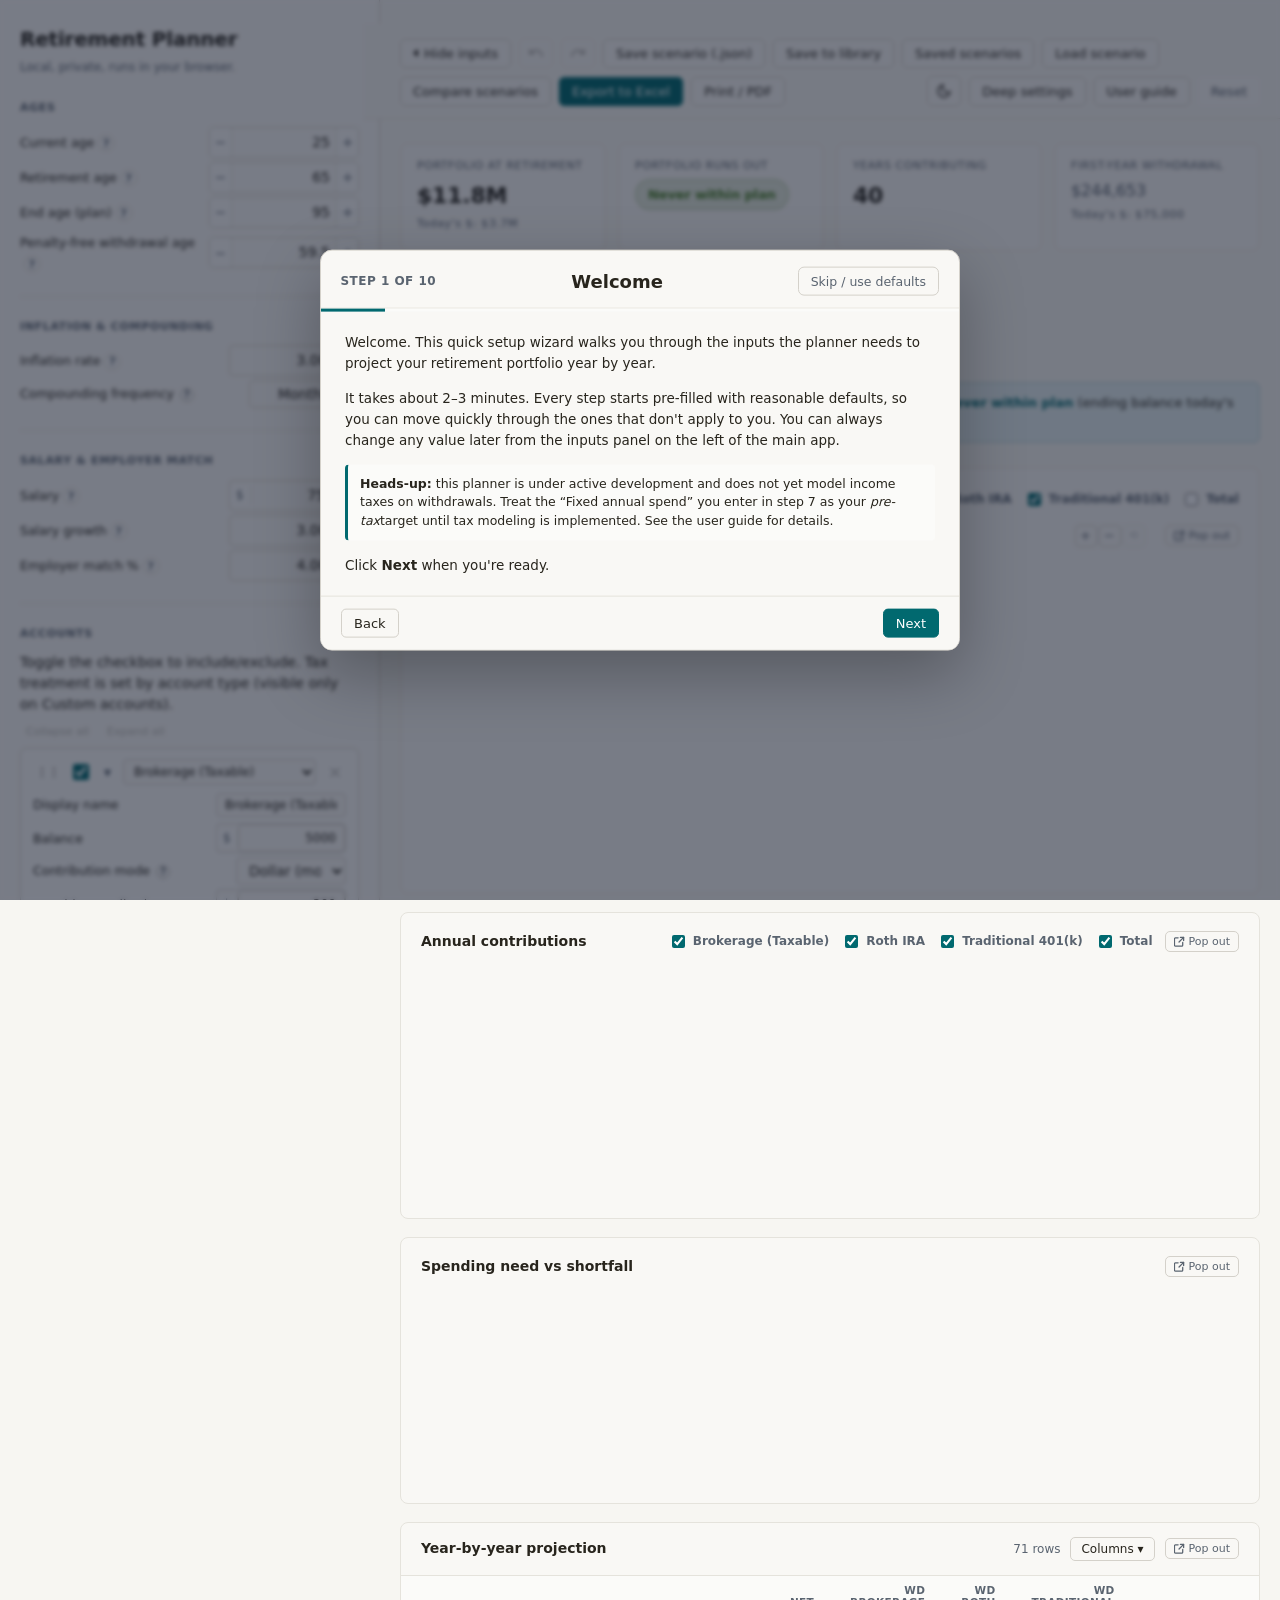
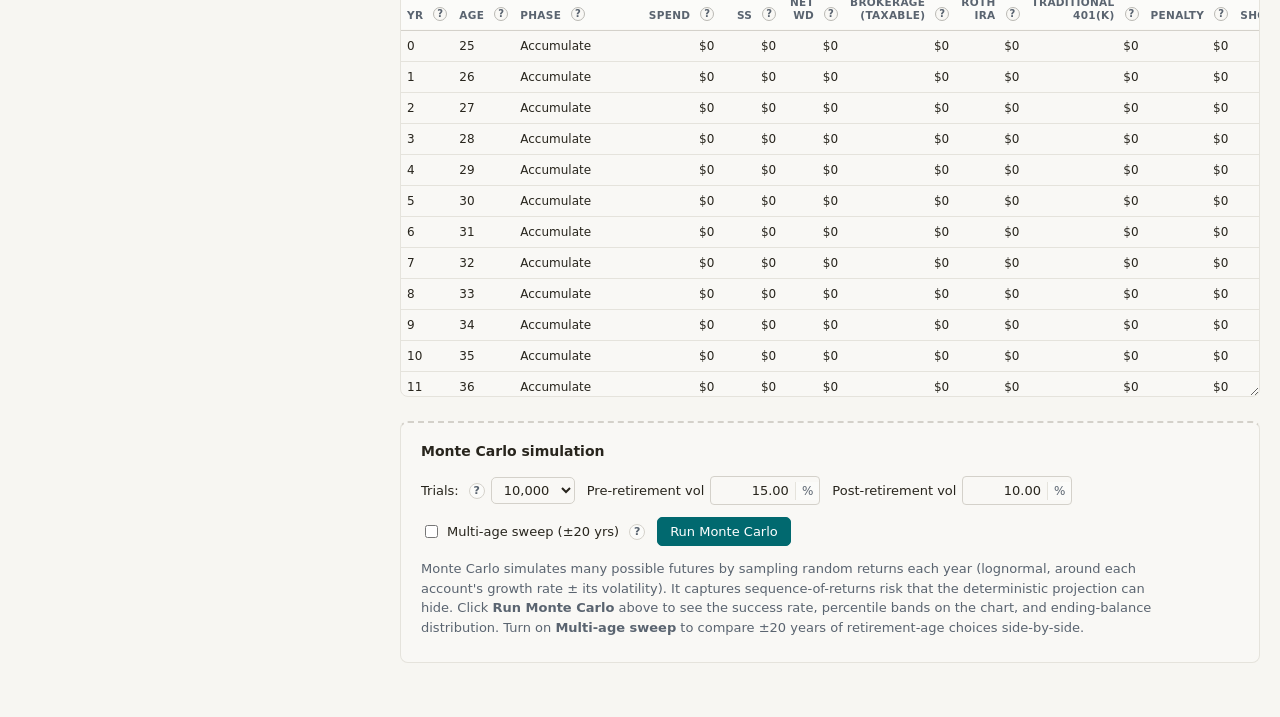
==== commit 26e8d7ae: "B78: tooltip fix, inline-hint cleanup, compare MC 1k→2k, embedded chart images in PDF + Excel Issues" ====
--- a/index.html
+++ b/index.html
@@ -36,9 +36,9 @@
       }
     })();
   </script>
-  <script type="module" crossorigin src="./assets/index-Dx6KUe3G.js"></script>
+  <script type="module" crossorigin src="./assets/index-p38RVLxQ.js"></script>
   <link rel="modulepreload" crossorigin href="./assets/recharts-DWdOUO9s.js">
-  <link rel="stylesheet" crossorigin href="./assets/index-D1n7IRLs.css">
+  <link rel="stylesheet" crossorigin href="./assets/index-CyJtNuHW.css">
 </head>
 <body>
   <div id="root"></div>
--- a/assets/index-CyJtNuHW.css
+++ b/assets/index-CyJtNuHW.css
@@ -0,0 +1 @@
+:root{--bg: #F7F6F2;--surface: #F9F8F5;--surface-alt: #FBFBF9;--border: #D4D1CA;--border-soft: #E5E3DC;--text: #28251D;--text-muted: #5A6470;--text-faint: #BAB9B4;--primary: #01696F;--primary-hover: #0C4E54;--accent-soft: #E5F0F1;--error: #A12C7B;--warning: #964219;--success: #437A22;--gold-input: #FBF6E2;--chart-tax: #0072B2;--chart-roth: #D55E00;--chart-401k: #009E73;--chart-total: #000000;--chart-today: #CC79A7;--chart-mc-fan-outer: rgba(0, 0, 0, .1);--chart-mc-fan-outer-stroke: rgba(0, 0, 0, .1);--chart-mc-fan-inner: rgba(0, 0, 0, .2);--chart-mc-fan-inner-stroke: rgba(0, 0, 0, .2);--chart-mc-median: rgba(0, 0, 0, .55);--font-body: -apple-system, BlinkMacSystemFont, "Segoe UI", system-ui, sans-serif;--font-mono: ui-monospace, SFMono-Regular, "SF Mono", Menlo, Consolas, monospace}[data-palette=okabeIto]{--chart-tax: #0072B2;--chart-roth: #D55E00;--chart-401k: #009E73;--chart-total: #000000;--chart-today: #CC79A7}[data-palette=tableau10]{--chart-tax: #4E79A7;--chart-roth: #F28E2B;--chart-401k: #59A14F;--chart-total: #4E79A7;--chart-today: #E15759}[data-palette=calm]{--chart-tax: #20808D;--chart-roth: #A84B2F;--chart-401k: #6E522B;--chart-total: #1B474D;--chart-today: #944454}[data-theme=dark]{--bg: #14171C;--surface: #1B1F25;--surface-alt: #232830;--border: #383E48;--border-soft: #2A2F38;--text: #E8E6E0;--text-muted: #B8C0CC;--text-faint: #6A6864;--primary: #4FB8C0;--primary-hover: #6FCBD2;--accent-soft: #1F3438;--error: #E07AB7;--warning: #D78A55;--success: #84C264;--gold-input: #2C2616;--chart-total: #F1F0EB;--chart-mc-fan-outer: rgba(241, 240, 235, .14);--chart-mc-fan-outer-stroke: rgba(241, 240, 235, .18);--chart-mc-fan-inner: rgba(241, 240, 235, .28);--chart-mc-fan-inner-stroke: rgba(241, 240, 235, .32);--chart-mc-median: rgba(241, 240, 235, .75)}*{box-sizing:border-box}html,body{margin:0;padding:0}body{font-family:var(--font-body);background:var(--bg);color:var(--text);font-size:14px;line-height:1.5;-webkit-font-smoothing:antialiased}button{font-family:inherit;cursor:pointer}input,select{font-family:inherit;font-size:inherit;color:inherit}input[type=number]{font-feature-settings:"tnum"}.app{display:grid;grid-template-columns:380px 1fr;min-height:100vh;gap:0;transition:grid-template-columns .2s ease}.app.sidebar-collapsed{grid-template-columns:1fr}@media (max-width: 1100px){.app,.app.sidebar-collapsed{grid-template-columns:1fr}}.sidebar{background:var(--surface);border-right:1px solid var(--border);padding:24px 20px 40px;overflow-y:auto;height:100vh;position:sticky;top:0;transition:opacity .15s ease}.app.sidebar-collapsed .sidebar{display:none}@media (max-width: 1100px){.sidebar{position:static;height:auto}.app.sidebar-collapsed .sidebar{display:block}}.btn.sidebar-toggle{display:inline-flex;align-items:center;gap:6px}.btn.sidebar-toggle .chev{display:inline-block;width:0;height:0;border-top:4px solid transparent;border-bottom:4px solid transparent;border-right:5px solid currentColor;transition:transform .2s}.app.sidebar-collapsed .btn.sidebar-toggle .chev{transform:rotate(180deg)}.sidebar h1{font-size:20px;font-weight:600;margin:0 0 4px;letter-spacing:-.01em}.sidebar .tagline{font-size:12px;color:var(--text-muted);margin-bottom:24px}.section{margin-bottom:22px;padding-bottom:18px;border-bottom:1px solid var(--border-soft)}.section:last-child{border-bottom:0}.section h3{font-size:11px;font-weight:600;text-transform:uppercase;letter-spacing:.06em;color:var(--text-muted);margin:0 0 10px}.field{display:grid;grid-template-columns:1fr auto;align-items:center;gap:10px;margin-bottom:6px;min-height:28px}.field label{font-size:13px;color:var(--text)}.field .hint{font-size:13px;color:var(--text-muted);display:block;line-height:1.4}.field input[type=number],.field select{width:110px;padding:4px 8px;border:1px solid var(--border);border-radius:4px;background:var(--surface);text-align:right;font-variant-numeric:tabular-nums}.field input[type=number]:focus,.field select:focus{outline:none;border-color:var(--primary);box-shadow:0 0 0 2px #01696f26}.field.checkbox-field{display:flex;flex-wrap:wrap;align-items:center;gap:6px 10px;grid-template-columns:none}.field.checkbox-field>input[type=checkbox]{flex:0 0 auto;margin-top:3px}.field.checkbox-field>label{flex:1 1 auto;min-width:0;word-break:normal;overflow-wrap:break-word;color:var(--text)}.field.checkbox-field>.hint{flex:0 0 calc(100% - 26px);margin-left:26px;margin-top:2px;color:var(--text-muted)}.field input[type=checkbox]{width:16px;height:16px;margin:0;accent-color:var(--primary)}.toggle{display:inline-flex;background:var(--surface-alt);border:1px solid var(--border);border-radius:5px;padding:2px;gap:0}.toggle button{padding:4px 10px;font-size:12px;border:0;background:transparent;border-radius:3px;color:var(--text-muted);font-weight:500}.toggle button.active{background:var(--surface);color:var(--text);box-shadow:0 1px 2px #0000000d}.rank-row{display:grid;grid-template-columns:1fr auto;align-items:center;gap:8px;padding:4px 0;font-size:13px}.rank-row.disabled{color:var(--text-faint)}.rank-row select{width:56px;padding:3px 6px;border:1px solid var(--border);border-radius:4px;background:var(--surface);text-align:center}.rank-row select:disabled{background:var(--surface-alt);color:var(--text-faint)}.main{padding:28px 36px 40px;width:100%;max-width:1600px;margin:0 auto;min-width:0}.app.sidebar-collapsed .main{width:100%;max-width:1600px;margin:0 auto}@media (max-width: 1400px){.main{padding:24px 20px 36px}.chart-section{padding:16px 14px 10px}.kpi-grid{gap:10px}}@media (max-width: 700px){.main{padding:20px 16px}}.toolbar{display:flex;gap:8px;flex-wrap:wrap;margin-bottom:24px;align-items:center}.btn{padding:6px 12px;font-size:13px;border:1px solid var(--border);background:var(--surface);color:var(--text);border-radius:5px;font-weight:500;transition:all .15s}.btn:hover{border-color:var(--primary);color:var(--primary)}.btn.primary{background:var(--primary);color:#fff;border-color:var(--primary)}.btn.primary:hover{background:var(--primary-hover);border-color:var(--primary-hover);color:#fff}.btn.subtle{border-color:transparent;color:var(--text-muted)}.btn.subtle:hover{background:var(--surface-alt);color:var(--text)}.kpi-grid{display:grid;grid-template-columns:repeat(auto-fit,minmax(180px,1fr));gap:12px;margin-bottom:28px}.kpi{background:var(--surface);border:1px solid var(--border-soft);border-radius:8px;padding:14px 16px}.kpi .label{font-size:11px;color:var(--text-muted);text-transform:uppercase;letter-spacing:.05em;margin-bottom:4px}.kpi .value{font-size:22px;font-weight:600;font-variant-numeric:tabular-nums;letter-spacing:-.01em}.kpi .value.muted{color:var(--text-muted);font-weight:500;font-size:16px}.kpi.alert .value{color:var(--error)}.kpi.success .value{color:var(--success)}.chart-section{background:var(--surface);border:1px solid var(--border-soft);border-radius:8px;padding:18px 20px 12px;margin-bottom:18px}.chart-section h2{font-size:14px;font-weight:600;margin:0 0 14px;display:flex;justify-content:space-between;align-items:center}.chart-toggles{display:flex;gap:12px;font-size:12px;color:var(--text-muted);flex-wrap:wrap}.chart-toggles label{display:flex;align-items:center;gap:5px;cursor:pointer}.chart-toggles input{accent-color:var(--primary)}.opt-banner{background:var(--accent-soft);border:1px solid #B6D5D8;border-radius:6px;padding:10px 14px;font-size:13px;margin-top:8px;color:var(--text)}.opt-banner strong{color:var(--primary)}.proj-table-wrap{background:var(--surface);border:1px solid var(--border-soft);border-radius:8px;overflow:hidden;margin-bottom:18px}.proj-table-wrap .table-header{padding:14px 20px;display:flex;justify-content:space-between;align-items:center;gap:12px;border-bottom:1px solid var(--border-soft);flex-wrap:wrap}.proj-table-wrap .table-header h2{font-size:14px;font-weight:600;margin:0}.proj-table-wrap .table-header .header-tools{display:flex;align-items:center;gap:10px;font-size:12px;color:var(--text-muted)}.col-menu{position:relative;display:inline-block}.col-menu-btn{font-size:12px;padding:4px 10px;background:var(--surface);border:1px solid var(--border);border-radius:5px;color:var(--text);cursor:pointer;display:inline-flex;align-items:center;gap:4px}.col-menu-btn:hover{border-color:var(--primary);color:var(--primary)}.col-menu-panel{position:absolute;top:calc(100% + 4px);right:0;z-index:50;background:var(--surface);border:1px solid var(--border);border-radius:6px;box-shadow:0 4px 14px #00000014;padding:8px 4px;min-width:200px;max-height:320px;overflow-y:auto}.col-menu-panel label{display:flex;align-items:center;gap:8px;padding:5px 12px;font-size:12px;color:var(--text);cursor:pointer;white-space:nowrap}.col-menu-panel label:hover{background:var(--surface-alt)}.col-menu-panel input{accent-color:var(--primary)}.col-menu-panel .group-label{font-size:10px;text-transform:uppercase;letter-spacing:.05em;color:var(--text-muted);padding:8px 12px 4px;font-weight:600}.col-menu-panel .menu-actions{border-top:1px solid var(--border-soft);margin-top:6px;display:flex;gap:4px;padding:6px 8px 2px}.col-menu-panel .menu-actions button{flex:1;font-size:11px;padding:4px 8px;border:1px solid var(--border);border-radius:4px;background:var(--surface);color:var(--text-muted)}.col-menu-panel .menu-actions button:hover{color:var(--primary);border-color:var(--primary)}.popout-btn{background:transparent;border:1px solid var(--border);color:var(--text-muted);border-radius:5px;padding:3px 8px;font-size:11px;display:inline-flex;align-items:center;gap:4px;font-weight:500}.popout-btn:hover{color:var(--primary);border-color:var(--primary)}.popout-btn .icon{width:11px;height:11px;display:inline-block}.chart-section .h2-right{display:flex;align-items:center;gap:12px;flex-wrap:wrap;justify-content:flex-end}.proj-table-scroll{height:420px;min-height:200px;max-height:80vh;overflow:auto;resize:vertical}table.proj{width:100%;border-collapse:collapse;font-size:12px;font-variant-numeric:tabular-nums}table.proj th{position:sticky;top:0;background:var(--surface-alt);text-align:right;font-weight:600;color:var(--text-muted);padding:8px 6px;font-size:10.5px;text-transform:uppercase;letter-spacing:.03em;border-bottom:1px solid var(--border);white-space:normal;vertical-align:bottom;line-height:1.2}table.proj th .th-with-help{white-space:normal;align-items:flex-end}table.proj th:nth-child(1),table.proj th:nth-child(2),table.proj th:nth-child(3){text-align:left}table.proj td{padding:6px;text-align:right;border-bottom:1px solid var(--border-soft);white-space:nowrap}table.proj td:nth-child(1),table.proj td:nth-child(2),table.proj td:nth-child(3){text-align:left}table.proj tr.shortfall td{color:var(--error)}table.proj tr.retire td:nth-child(3){color:var(--primary);font-weight:500}.cascade-toggle{display:flex;gap:8px;align-items:center;margin-top:8px;font-size:12px;color:var(--text-muted)}.field.disabled label,.field.disabled .hint{color:var(--text-faint)}.field.disabled input,.field.disabled select{background:var(--surface-alt);color:var(--text-faint);cursor:not-allowed}.num-input-wrap{display:inline-flex;align-items:center;border:1px solid var(--border);border-radius:4px;background:var(--surface);overflow:hidden;width:130px}.num-input-wrap:focus-within{border-color:var(--primary);box-shadow:0 0 0 2px #01696f26}.field.disabled .num-input-wrap{background:var(--surface-alt)}.num-input-wrap input[type=number],.num-input-wrap input[type=text]{border:0;outline:none;flex:1;min-width:0;padding:4px 6px;background:transparent;text-align:right;font-variant-numeric:tabular-nums;-moz-appearance:textfield;font:inherit;color:inherit}.num-input-wrap input[type=number]::-webkit-outer-spin-button,.num-input-wrap input[type=number]::-webkit-inner-spin-button{-webkit-appearance:none;margin:0}.num-prefix,.num-suffix{font-size:12px;color:var(--text-muted);padding:0 6px;background:var(--surface-alt);user-select:none;white-space:nowrap}.num-prefix{border-right:1px solid var(--border-soft)}.num-suffix{border-left:1px solid var(--border-soft)}.num-stepper{border:0;background:var(--surface-alt);color:var(--text-muted);font-size:14px;line-height:1;padding:0;width:22px;align-self:stretch;cursor:pointer;user-select:none;display:inline-flex;align-items:center;justify-content:center;transition:background 80ms ease,color 80ms ease}.num-stepper:hover:not(:disabled){background:var(--border-soft);color:var(--text)}.num-stepper:active:not(:disabled){background:var(--border)}.num-stepper:disabled{opacity:.4;cursor:not-allowed}.num-stepper-down{border-right:1px solid var(--border-soft)}.num-stepper-up{border-left:1px solid var(--border-soft)}.num-input-wrap:has(.num-stepper){width:150px}.field-error{display:block;font-size:11px;color:var(--warning, #964219);margin-top:4px;line-height:1.3}.help-tip{position:relative;display:inline-flex;margin-left:6px;cursor:help}.help-tip-icon{display:inline-flex;align-items:center;justify-content:center;width:14px;height:14px;border:1px solid var(--text-faint);color:var(--text-muted);border-radius:50%;font-size:10px;font-weight:600;background:var(--surface);line-height:1}.help-tip:hover .help-tip-icon,.help-tip:focus .help-tip-icon{border-color:var(--primary);color:var(--primary)}.help-tip-bubble{position:absolute;bottom:calc(100% + 6px);right:-8px;width:260px;background:var(--text);color:#fff;font-size:11.5px;font-weight:400;line-height:1.45;padding:8px 10px;border-radius:5px;text-transform:none;letter-spacing:normal;pointer-events:none;opacity:0;transform:translateY(2px);transition:opacity .15s,transform .15s;z-index:100;box-shadow:0 4px 12px #0000002e}.help-tip:hover .help-tip-bubble,.help-tip:focus .help-tip-bubble{opacity:1;transform:translateY(0)}.th-with-help{display:inline-flex;align-items:center;gap:4px;white-space:nowrap}.th-with-help .help-tip-bubble{bottom:auto;top:calc(100% + 6px);right:auto;left:0;font-weight:400;text-transform:none;letter-spacing:normal;white-space:normal;word-wrap:break-word;z-index:200;transform:translateY(-2px)}.th-with-help .help-tip:hover .help-tip-bubble,.th-with-help .help-tip:focus .help-tip-bubble{transform:translateY(0)}.account-card{border:1px solid var(--border);border-radius:6px;background:var(--surface-alt);padding:10px 12px;margin-bottom:10px}.account-card.disabled{opacity:.55;background:var(--surface)}.account-head{display:flex;gap:8px;align-items:center;margin-bottom:6px}.account-head input[type=checkbox]{width:16px;height:16px;accent-color:var(--primary)}.account-type-select{flex:1;padding:4px 6px;border:1px solid var(--border);border-radius:4px;background:var(--surface);font-size:12px;font-weight:500}.account-remove{background:transparent;border:0;color:var(--text-faint);font-size:18px;width:22px;height:22px;border-radius:4px;display:flex;align-items:center;justify-content:center;padding:0;line-height:1}.account-remove:hover{background:#a12c7b14;color:var(--error)}.account-hint{font-size:11px;color:var(--text-faint);margin:2px 0 6px;line-height:1.3}.account-card .field input[type=text]{padding:4px 8px;border:1px solid var(--border);border-radius:4px;background:var(--surface);width:130px;font-size:12px}.rank-grid{display:grid;grid-template-columns:1fr 1fr;gap:6px 12px;margin-top:6px;padding-top:6px;border-top:1px dashed var(--border-soft)}.rank-grid .rank-row{font-size:12px}.rank-grid .rank-row select{width:50px}.account-actions{display:flex;justify-content:flex-end;margin-top:4px}.btn-tiny{background:transparent;border:0;color:var(--text-faint);font-size:11px;padding:2px 6px;border-radius:3px}.btn-tiny:hover{background:var(--surface);color:var(--primary)}.add-account select{width:100%;padding:6px 10px;border:1px dashed var(--border);border-radius:5px;background:var(--surface-alt);color:var(--primary);font-size:13px;font-weight:500;cursor:pointer}.add-account select:hover{border-color:var(--primary);background:var(--accent-soft)}.currency-section{margin-top:12px;padding-top:14px;border-top:2px solid var(--border-soft);border-bottom:0!important}.currency-section .field select{width:130px}.ss-link{display:inline-block;margin-top:6px;font-size:12px;color:var(--primary);text-decoration:none}.ss-link:hover{text-decoration:underline;color:var(--primary-hover)}.ug-overlay{position:fixed;inset:0;background:#00000052;z-index:999;animation:ug-fade .12s ease-out}@keyframes ug-fade{0%{opacity:0}to{opacity:1}}.ug-drawer{position:fixed;top:0;right:0;bottom:0;width:min(520px,92vw);background:var(--surface);border-left:1px solid var(--border);box-shadow:-8px 0 24px #0000001f;display:flex;flex-direction:column;z-index:1000;animation:ug-slide .18s cubic-bezier(.2,.8,.2,1)}@keyframes ug-slide{0%{transform:translate(100%)}to{transform:translate(0)}}.ug-header{display:flex;align-items:flex-start;justify-content:space-between;padding:16px 20px 12px;border-bottom:1px solid var(--border-soft);gap:12px}.ug-title-block{display:flex;flex-direction:column;gap:8px;min-width:0}.ug-title-block h2{margin:0;font-size:18px;line-height:1.2;color:var(--text)}.ug-download{align-self:flex-start;font-size:11px;padding:4px 10px}.ug-close{background:transparent;border:none;font-size:28px;line-height:1;color:var(--text-muted);cursor:pointer;padding:0 4px}.ug-close:hover{color:var(--text)}.ug-search{padding:10px 20px;border-bottom:1px solid var(--border-soft)}.ug-search input{width:100%;padding:7px 10px;border:1px solid var(--border);border-radius:6px;font-size:13px;background:var(--surface-alt);color:var(--text)}.ug-search input:focus{outline:none;border-color:var(--primary)}.ug-body{flex:1;overflow-y:auto;padding:16px 20px 32px;font-size:13px;line-height:1.55;color:var(--text)}.ug-intro{color:var(--text-muted);border-left:3px solid var(--border);padding:4px 0 4px 12px;margin:0 0 18px;font-size:12.5px;line-height:1.5}.ug-empty{color:var(--text-muted);font-style:italic}.ug-section{margin-bottom:22px}.ug-section-title{font-size:14px;font-weight:600;color:var(--primary);margin:0 0 8px;padding-bottom:6px;border-bottom:1px solid var(--border-soft)}.ug-section h3{font-size:13px;font-weight:600;margin:14px 0 4px;color:var(--text)}.ug-section h4{font-size:12.5px;font-weight:600;margin:10px 0 2px;color:var(--text)}.ug-section p{margin:0 0 8px}.ug-section ul{margin:0 0 10px;padding-left:20px}.ug-section li{margin-bottom:4px}.ug-section code{font-family:ui-monospace,SFMono-Regular,SF Mono,Menlo,monospace;font-size:11.5px;background:var(--surface-alt);border:1px solid var(--border-soft);padding:1px 4px;border-radius:3px}.ug-section a{color:var(--primary)}.ug-section em{color:var(--text-muted);font-style:italic}.wiz-overlay{position:fixed;inset:0;background:#0f172a8c;backdrop-filter:blur(2px);z-index:1500;animation:ug-fade .16s ease-out}.wiz-modal{position:fixed;top:50%;left:50%;transform:translate(-50%,-50%);width:min(640px,94vw);max-height:min(86vh,820px);background:var(--surface);border:1px solid var(--border);border-radius:12px;box-shadow:0 24px 64px #00000047;display:flex;flex-direction:column;z-index:1501;overflow:hidden;animation:wiz-pop .2s cubic-bezier(.2,.8,.2,1)}@keyframes wiz-pop{0%{opacity:0;transform:translate(-50%,-48%) scale(.96)}to{opacity:1;transform:translate(-50%,-50%) scale(1)}}.wiz-header{display:grid;grid-template-columns:auto 1fr auto;align-items:center;gap:12px;padding:16px 20px 12px;border-bottom:1px solid var(--border-soft)}.wiz-step-indicator{font-size:12px;font-weight:600;color:var(--text-muted);text-transform:uppercase;letter-spacing:.04em;white-space:nowrap}.wiz-title{margin:0;font-size:18px;font-weight:600;color:var(--text);text-align:center}.wiz-skip{background:transparent;border:1px solid var(--border);color:var(--text-muted);padding:6px 12px;border-radius:6px;font-size:12.5px;cursor:pointer;white-space:nowrap}.wiz-skip:hover{border-color:var(--text-muted);color:var(--text)}.wiz-progress{height:3px;background:var(--surface-alt);position:relative}.wiz-progress-bar{height:100%;background:var(--primary);transition:width .22s cubic-bezier(.2,.8,.2,1)}.wiz-body{padding:20px 24px;overflow-y:auto;flex:1;min-height:0}.wiz-step{display:flex;flex-direction:column;gap:14px}.wiz-step p{margin:0;font-size:13.5px;line-height:1.55;color:var(--text)}.wiz-callout{padding:10px 12px;background:var(--surface-alt);border-left:3px solid var(--primary);border-radius:4px;font-size:12.5px;line-height:1.5;color:var(--text)}.wiz-field{display:flex;flex-direction:column;gap:4px}.wiz-field>label{font-size:12.5px;font-weight:600;color:var(--text)}.wiz-field-check>label{display:flex;align-items:center;gap:8px;cursor:pointer;font-weight:600;font-size:13px}.wiz-field-check input[type=checkbox]{width:16px;height:16px;cursor:pointer}.wiz-hint{font-size:11.5px;color:var(--text-muted);line-height:1.45}.wiz-input-wrap{display:flex;align-items:stretch;border:1px solid var(--border);border-radius:6px;background:var(--surface-alt);overflow:hidden}.wiz-input-wrap:focus-within{border-color:var(--primary);box-shadow:0 0 0 2px #6366f126}.wiz-prefix,.wiz-suffix{display:flex;align-items:center;padding:0 8px;font-size:13px;color:var(--text-muted);background:var(--surface-alt)}.wiz-prefix{border-right:1px solid var(--border-soft)}.wiz-suffix{border-left:1px solid var(--border-soft)}.wiz-input-wrap input[type=number]{flex:1;border:none;background:var(--surface);padding:7px 10px;font-size:13px;color:var(--text);outline:none;width:100%;min-width:0}.wiz-field select{border:1px solid var(--border);border-radius:6px;background:var(--surface);padding:7px 10px;font-size:13px;color:var(--text)}.wiz-field select:focus{outline:none;border-color:var(--primary);box-shadow:0 0 0 2px #6366f126}.wiz-account-card{border:1px solid var(--border);border-radius:8px;padding:12px 14px;background:var(--surface-alt)}.wiz-account-head{margin-bottom:10px}.wiz-account-toggle{display:flex;align-items:center;gap:8px;cursor:pointer;font-size:13px;color:var(--text)}.wiz-account-toggle input[type=checkbox]{width:16px;height:16px;cursor:pointer}.wiz-account-grid{display:grid;grid-template-columns:repeat(2,minmax(0,1fr));gap:10px 12px}@media (max-width: 520px){.wiz-account-grid{grid-template-columns:1fr}}.wiz-review-grid{display:flex;flex-direction:column;border:1px solid var(--border-soft);border-radius:8px;overflow:hidden}.wiz-review-row{display:grid;grid-template-columns:140px 1fr;gap:12px;padding:10px 14px;font-size:13px;border-bottom:1px solid var(--border-soft)}.wiz-review-row:last-child{border-bottom:0}.wiz-review-row>span:first-child{font-weight:600;color:var(--text-muted)}.wiz-review-row>span:last-child{color:var(--text)}.wiz-footer{display:flex;align-items:center;gap:8px;padding:12px 20px;border-top:1px solid var(--border-soft);background:var(--surface)}.reset-menu-wrap{position:relative}.reset-menu{position:absolute;top:calc(100% + 6px);right:0;width:280px;background:var(--surface);border:1px solid var(--border);border-radius:8px;box-shadow:0 8px 24px #00000029;display:flex;flex-direction:column;padding:4px;z-index:200;animation:ug-fade .12s ease-out}.reset-menu-item{display:flex;flex-direction:column;gap:2px;align-items:stretch;text-align:left;background:transparent;border:none;padding:9px 12px;border-radius:6px;cursor:pointer;color:var(--text);font-size:13px;line-height:1.4}.reset-menu-item:hover{background:var(--surface-alt)}.reset-menu-item strong{font-weight:600;color:var(--text)}.reset-menu-item span{font-size:11.5px;color:var(--text-muted)}.reset-menu-cancel{text-align:center;font-weight:500;color:var(--text-muted);border-top:1px solid var(--border-soft);margin-top:4px;padding-top:9px}.mc-panel{margin-top:24px;border-top:2px dashed var(--border);padding-top:18px}.mc-panel h2{display:flex;justify-content:space-between;align-items:center}.mc-success-badge{display:inline-block;padding:4px 10px;border-radius:12px;font-size:12px;font-weight:600}.mc-stale-badge{display:inline-block;padding:3px 9px;border-radius:10px;background:#f3e3c8;color:#7a5a14;font-size:11.5px;font-weight:600}.mc-controls{display:flex;gap:12px;align-items:center;margin-bottom:12px;flex-wrap:wrap}.mc-trials-label{display:flex;gap:6px;align-items:center;font-size:13px;color:var(--text)}.mc-trials-label select{padding:4px 8px;border:1px solid var(--border);border-radius:5px;background:var(--surface);font-size:13px}.mc-vol-field{display:flex;gap:6px;align-items:center;font-size:13px;color:var(--text)}.mc-vol-field.disabled{opacity:.55;cursor:not-allowed}.mc-vol-field .mc-vol-label{white-space:nowrap}.mc-vol-input{width:110px}.mc-vol-input input{width:100%;padding:4px 26px 4px 8px;border:1px solid var(--border);border-radius:5px;background:var(--surface);font-size:13px;text-align:right}.mc-vol-input input:disabled{background:#f1efe9;color:var(--text-muted);cursor:not-allowed}.mc-vol-input .num-suffix{right:8px}.mc-progress{font-size:12.5px;color:var(--text-muted);font-family:ui-monospace,SFMono-Regular,Menlo,Consolas,monospace}.mc-error{background:#fbeae5;color:#8a2c1c;padding:8px 12px;border-radius:6px;font-size:13px;margin-bottom:12px}.mc-empty{font-size:13px;color:var(--text-muted);max-width:760px;line-height:1.5}.mc-summary-grid{display:grid;grid-template-columns:repeat(3,minmax(0,1fr));gap:16px;margin:12px 0 18px}@media (max-width: 800px){.mc-summary-grid{grid-template-columns:1fr}}.mc-stat{background:var(--surface-alt);border:1px solid var(--border-soft);border-radius:8px;padding:12px 14px}.mc-stat-label{font-size:11.5px;text-transform:uppercase;letter-spacing:.04em;color:var(--text-muted);margin-bottom:4px}.mc-stat-value{font-size:22px;font-weight:600;color:var(--text);line-height:1.1}.mc-stat-hint{font-size:11.5px;color:var(--text-muted);margin-top:4px;line-height:1.4}.mc-tables{display:grid;grid-template-columns:minmax(0,1fr) minmax(0,1fr);gap:24px}@media (max-width: 800px){.mc-tables{grid-template-columns:1fr}}.mc-table-wrap h3{font-size:14px;font-weight:600;margin:0 0 8px;color:var(--text)}.mc-table{width:100%;border-collapse:collapse;font-size:12.5px}.mc-table th,.mc-table td{text-align:left;padding:6px 8px;border-bottom:1px solid var(--border-soft)}.mc-table th{font-weight:600;color:var(--text-muted);text-transform:uppercase;font-size:11px;letter-spacing:.03em}.mc-table td:nth-child(2){font-variant-numeric:tabular-nums;white-space:nowrap}.mc-histogram{display:flex;flex-direction:column;gap:5px}.mc-hist-row{display:grid;grid-template-columns:64px minmax(0,1fr);gap:8px;align-items:center;font-size:12px}.mc-hist-label{color:var(--text-muted);font-variant-numeric:tabular-nums}.mc-hist-bar-wrap{display:flex;align-items:center;gap:6px}.mc-hist-bar{height:14px;background:var(--chart-roth, #c97050);border-radius:2px;min-width:1px}.mc-hist-count{font-size:11.5px;color:var(--text-muted);font-variant-numeric:tabular-nums}.accounts-toolbar{display:flex;gap:6px;margin-bottom:8px}.account-card.collapsed{padding-bottom:8px}.account-card.collapsed .account-head{margin-bottom:0}.account-collapse-btn{background:transparent;border:none;cursor:pointer;color:var(--text-muted);font-size:12px;padding:0 4px;line-height:1;display:inline-flex;align-items:center;justify-content:center}.account-collapse-btn:hover{color:var(--text)}.caret{display:inline-block;transition:transform .12s ease-out;font-size:14px;line-height:1}.caret.caret-down{transform:rotate(0)}.caret.caret-right{transform:rotate(-90deg)}.account-collapsed-summary{display:flex;justify-content:space-between;align-items:baseline;gap:12px;padding:4px 2px 0;font-size:12px;color:var(--text-muted)}.account-collapsed-summary .acs-name{font-weight:500;color:var(--text);overflow:hidden;text-overflow:ellipsis;white-space:nowrap;flex:1;min-width:0}.account-collapsed-summary .acs-balance{font-variant-numeric:tabular-nums;flex-shrink:0}.ds-subsection{margin-top:10px;padding-top:10px;border-top:1px dashed var(--border-soft)}.ds-subsection-header{font-size:12px;font-weight:600;color:var(--text-muted);text-transform:uppercase;letter-spacing:.04em;margin-bottom:6px}.ds-rank-list{display:flex;flex-direction:column;gap:4px}.ds-rank-row{display:flex;align-items:center;gap:8px;padding:4px 6px;background:var(--surface-alt);border-radius:4px}.ds-rank-name{flex:1;font-size:12px;color:var(--text);overflow:hidden;text-overflow:ellipsis;white-space:nowrap}.ds-rank-row input[type=number]{width:56px;padding:3px 6px;font-size:12px;border:1px solid var(--border);border-radius:4px;background:var(--surface);color:var(--text)}.ug-loading,.ug-error{font-size:13px;color:var(--text-muted);padding:12px 0}.ug-error{color:var(--danger, #c0392b)}.ug-markdown h1{font-size:20px;margin:0 0 8px;color:var(--text)}.ug-markdown h2{font-size:17px;margin:18px 0 6px;color:var(--text);border-bottom:1px solid var(--border-soft);padding-bottom:4px}.ug-markdown h3{font-size:14px;margin:14px 0 4px;color:var(--text)}.ug-markdown h4{font-size:13px;margin:10px 0 2px;color:var(--text-muted);text-transform:uppercase;letter-spacing:.03em}.ug-markdown p{font-size:13px;line-height:1.55;margin:0 0 8px;color:var(--text)}.ug-markdown ul,.ug-markdown ol{font-size:13px;line-height:1.55;margin:0 0 8px;padding-left:22px;color:var(--text)}.ug-markdown li{margin-bottom:3px}.ug-markdown li p{margin-bottom:4px}.ug-markdown code{font-family:ui-monospace,SFMono-Regular,Menlo,monospace;font-size:12px;background:var(--surface-alt);padding:1px 5px;border-radius:3px;color:var(--text)}.ug-markdown pre{background:var(--surface-alt);padding:10px 12px;border-radius:6px;overflow-x:auto;font-size:12px;margin:0 0 10px}.ug-markdown pre code{background:transparent;padding:0}.ug-markdown a{color:var(--primary);text-decoration:underline}.ug-markdown blockquote{margin:0 0 10px;padding:6px 12px;border-left:3px solid var(--border);color:var(--text-muted);font-style:italic;font-size:13px}.ug-markdown table{width:100%;border-collapse:collapse;font-size:12px;margin:0 0 10px}.ug-markdown th,.ug-markdown td{padding:5px 8px;border-bottom:1px solid var(--border-soft);text-align:left}.ug-markdown th{font-weight:600;color:var(--text-muted)}.ug-markdown hr{border:none;border-top:1px solid var(--border-soft);margin:12px 0}.modal-overlay{position:fixed;inset:0;background:#0f172a73;backdrop-filter:blur(2px);display:flex;align-items:center;justify-content:center;z-index:1200;animation:ug-fade .14s ease-out;padding:24px}.modal-panel{background:var(--surface);border:1px solid var(--border);border-radius:10px;box-shadow:0 20px 60px #0000002e;display:flex;flex-direction:column;width:min(640px,100%);max-height:min(86vh,880px);overflow:hidden}.modal-header{display:flex;align-items:center;justify-content:space-between;padding:14px 20px;border-bottom:1px solid var(--border-soft)}.modal-header h2{margin:0;font-size:18px;line-height:1.2;color:var(--text);font-weight:600}.modal-close{background:transparent;border:none;font-size:26px;line-height:1;color:var(--text-muted);cursor:pointer;padding:0 6px}.modal-close:hover{color:var(--text)}.modal-body{padding:16px 20px 24px;overflow-y:auto;font-size:13px;line-height:1.55;color:var(--text)}.chart-units{display:inline-flex;align-items:center;border:1px solid var(--border);border-radius:5px;overflow:hidden;background:var(--surface);font-size:12px;margin-right:12px}.chart-units button{appearance:none;border:0;background:transparent;color:var(--text-muted);padding:4px 10px;font-size:12px;font-weight:500;cursor:pointer;line-height:1.4}.chart-units button+button{border-left:1px solid var(--border)}.chart-units button.active{background:var(--primary);color:var(--on-primary, #fff)}.chart-units button:not(.active):hover{color:var(--text)}.sticky-toolbar{position:sticky;top:0;z-index:50;background:var(--bg);margin-left:-36px;margin-right:-36px;padding:14px 36px 12px;border-bottom:1px solid var(--border-soft)}@media (max-width: 700px){.sticky-toolbar{margin-left:-16px;margin-right:-16px;padding:12px 16px 10px}}.btn.theme-toggle{display:inline-flex;align-items:center;justify-content:center;padding:6px 8px;min-width:32px;line-height:0}.btn.theme-toggle svg{display:block;color:var(--text)}.btn.btn-icon{display:inline-flex;align-items:center;justify-content:center;padding:6px 8px;min-width:32px;line-height:0}.btn.btn-icon svg{display:block;color:var(--text)}.btn.btn-icon:disabled{opacity:.4;cursor:not-allowed}.btn.btn-icon:disabled:hover{border-color:var(--border);color:var(--text)}.last-saved{font-size:11px;color:var(--text-muted);font-variant-numeric:tabular-nums;margin-left:-2px;margin-right:4px;white-space:nowrap}.kpi-pill{display:inline-flex;align-items:center;gap:6px;padding:5px 12px;border-radius:999px;font-size:13px;font-weight:600;letter-spacing:-.01em;border:1px solid transparent;font-variant-numeric:tabular-nums}.kpi-pill--ok{background:#437a221f;color:var(--success);border-color:#437a2247}.kpi-pill--alert{background:#a12c7b1f;color:var(--error);border-color:#a12c7b47}[data-theme=dark] .kpi-pill--ok{background:#84c26429;border-color:#84c26457}[data-theme=dark] .kpi-pill--alert{background:#e07ab72e;border-color:#e07ab75c}.kpi-pill--warn{background:#b07a0024;color:#8a5e00;border-color:#b07a0052}[data-theme=dark] .kpi-pill--warn{background:#e8bc6029;color:#e8bc60;border-color:#e8bc6057}.kpi-mc-block{display:flex;flex-direction:column;align-items:flex-start;gap:4px;margin-top:8px}.kpi-mc-block .kpi-mc-subtitle{font-size:11px;color:var(--text-muted);letter-spacing:0;text-transform:none;font-weight:400}.kpi-range{margin-top:6px;display:flex;flex-direction:column;gap:1px;font-size:11px;color:var(--text-muted);letter-spacing:0;text-transform:none;font-weight:400;font-variant-numeric:tabular-nums}.kpi-range .kpi-range-row{display:inline-flex;align-items:baseline;gap:4px;white-space:nowrap}.kpi-range .kpi-range-arrow{font-size:10px;line-height:1;color:var(--text-faint);width:10px;display:inline-block;text-align:center}.kpi-range .kpi-range-label{color:var(--text-faint)}.kpi-range.kpi-range--stale{color:var(--text-faint);opacity:.7}.chart-yzoom{display:inline-flex;align-items:center;gap:2px;margin-right:8px}.chart-yzoom button{width:22px;height:22px;padding:0;font-size:13px;line-height:1;border:1px solid var(--border);background:var(--surface);color:var(--text-muted);border-radius:4px;cursor:pointer;display:inline-flex;align-items:center;justify-content:center;transition:background .15s ease,color .15s ease}.chart-yzoom button:hover:not(:disabled){background:var(--surface-alt);color:var(--text)}.chart-yzoom button:disabled{opacity:.4;cursor:not-allowed}.chart-yzoom .chart-yzoom-reset{font-size:11px}.validation-banner{display:flex;gap:8px;align-items:flex-start;padding:8px 10px;margin:0 0 10px;background:#9642191a;border:1px solid rgba(150,66,25,.32);border-radius:6px;font-size:12px;color:var(--warning);line-height:1.4}.validation-banner ul{margin:0;padding-left:14px;flex:1}.validation-banner li{margin:1px 0}.validation-icon{font-size:14px;line-height:1.4;flex:0 0 auto}[data-theme=dark] .validation-banner{background:#d78a551f;border-color:#d78a5557}.account-drag-handle{background:transparent;border:none;color:var(--text-faint);cursor:grab;padding:0 2px;font-size:14px;line-height:1;user-select:none;touch-action:none}.account-drag-handle:hover{color:var(--text-muted)}.account-drag-handle:active{cursor:grabbing}.account-drag-handle .drag-dots{letter-spacing:-2px;font-weight:700}.account-card.dragging{box-shadow:0 4px 14px #0000001f}.account-collapsed-summary .acs-meta{display:inline-flex;align-items:center;gap:6px;margin-left:8px;font-variant-numeric:tabular-nums;color:var(--text-muted)}.account-collapsed-summary .acs-sep{color:var(--text-faint)}.account-collapsed-summary,.account-card .account-head{cursor:pointer}.account-card .account-head:hover{background:var(--surface-alt)}.sidebar .field label{font-size:12.5px;line-height:1.25}.sidebar .field{gap:8px;margin-bottom:4px}.ug-search{display:flex;gap:8px;align-items:center}.ug-search-field{flex:1 1 auto;display:flex;align-items:center;gap:4px;border:1px solid var(--border);border-radius:6px;background:var(--surface);padding:0 4px 0 0;transition:border-color .12s ease}.ug-search-field:focus-within{border-color:var(--primary)}.ug-search-field input[type=search]{flex:1 1 auto;border:0;outline:none;background:transparent;padding:7px 10px;font-size:13px;color:var(--text);min-width:0}.ug-search-counter{flex:0 0 auto;font-size:11px;color:var(--text-muted);font-variant-numeric:tabular-nums;padding:0 4px;white-space:nowrap}.ug-search-nav{flex:0 0 auto;appearance:none;border:0;background:transparent;color:var(--text-muted);cursor:pointer;font-size:16px;line-height:1;padding:4px 6px;border-radius:4px}.ug-search-nav:not(:disabled):hover{color:var(--primary);background:var(--surface-alt)}.ug-search-nav:disabled{opacity:.35;cursor:default}.ug-search .ug-jump{flex:0 0 auto;max-width:200px;padding:7px 8px;border:1px solid var(--border);border-radius:6px;font-size:13px;background:var(--surface-alt);color:var(--text)}.ug-search .ug-jump:focus{outline:none;border-color:var(--primary)}.ug-markdown mark.ug-hit{background:#ffc55373;color:inherit;border-radius:2px;padding:0 1px}.ug-markdown mark.ug-hit-active{background:#ffc553f2;color:#1a1a1a;outline:2px solid var(--primary);outline-offset:1px}.mc-run-progress{position:relative;min-width:180px;overflow:hidden;cursor:progress}.mc-run-progress-fill{position:absolute;left:0;top:0;bottom:0;background:#ffffff40;transition:width .2s ease;pointer-events:none}.mc-run-progress-label{position:relative;z-index:1}.modal-panel--wide{max-width:min(1280px,95vw);width:100%}.compare-slots{display:grid;grid-template-columns:repeat(3,minmax(0,1fr));gap:12px;margin:12px 0 16px}@media (max-width: 1023px){.compare-slots{grid-template-columns:repeat(2,minmax(0,1fr))}}@media (max-width: 700px){.compare-slots{grid-template-columns:1fr}}.compare-slot{border:1px dashed var(--border);border-radius:8px;padding:10px 12px;background:var(--surface);display:flex;flex-direction:column;gap:6px;min-height:110px;transition:border-color .12s ease,background .12s ease}.compare-slot--loaded{border-style:solid}.compare-slot--drag{border-color:var(--accent, #1f77b4);background:#1f77b40f}.compare-slot-head{display:flex;align-items:center;gap:8px}.compare-slot-swatch{display:inline-block;width:12px;height:12px;border-radius:50%;flex:0 0 auto}.compare-slot-label{font-weight:600;flex:1}.compare-slot-body{display:flex;flex-direction:column;gap:2px}.compare-slot-desc{font-size:12.5px;color:var(--muted)}.compare-slot-error{font-size:12px;color:#b91c1c}.compare-kpis{margin:8px 0 16px;overflow-x:auto}.compare-kpis table{width:100%;border-collapse:collapse;font-size:13.5px}.compare-kpis th,.compare-kpis td{text-align:left;padding:6px 10px;border-bottom:1px solid var(--border)}.compare-kpis thead th{font-weight:600;background:var(--surface)}.compare-kpis tbody th{font-weight:500;color:var(--muted)}.compare-kpi-swatch{display:inline-block;width:10px;height:10px;border-radius:50%;margin-right:6px;vertical-align:middle}.compare-charts{display:grid;grid-template-columns:1fr;gap:16px}@media (min-width: 1024px){.compare-charts{grid-template-columns:repeat(2,minmax(0,1fr))}}@media (min-width: 1400px){.compare-charts{grid-template-columns:repeat(3,minmax(0,1fr))}}.compare-chart{border:1px solid var(--border);border-radius:8px;padding:8px 8px 4px;background:var(--surface)}.compare-chart h3{margin:0 0 6px;font-size:13px;font-weight:600;color:var(--muted);padding:0 4px}.btn-sm{padding:4px 8px;font-size:12.5px}.mc-sweep-toggle{display:inline-flex;align-items:center;gap:6px;font-size:13px;color:var(--text);white-space:nowrap;cursor:pointer;user-select:none}.mc-sweep-toggle input[type=checkbox]{cursor:pointer}.mc-sweep-toggle:has(input:disabled){opacity:.55;cursor:not-allowed}.mc-progress-bar{height:4px;background:var(--border);border-radius:2px;overflow:hidden;margin:6px 0 12px}.mc-progress-bar-fill{height:100%;background:var(--chart-total);transition:width .2s ease-out}.mc-sweep-viz{margin-top:28px;border-top:1px solid var(--border);padding-top:20px}.mc-sweep-viz h3{display:flex;align-items:baseline;gap:12px;flex-wrap:wrap}.mc-sweep-meta{font-size:12.5px;font-weight:400;color:var(--text-muted)}.mc-sweep-chart-wrap{width:100%;margin-bottom:18px}.mc-sweep-heatmap h4{font-size:13.5px;margin:12px 0 8px;color:var(--text)}.mc-heatmap-grid{display:flex;flex-direction:column;gap:1px;background:var(--border);border:1px solid var(--border);border-radius:6px;overflow:hidden;max-width:720px}.mc-heatmap-row{display:grid;grid-template-columns:56px repeat(4,minmax(110px,1fr));gap:1px;background:var(--border)}.mc-heatmap-row--selected{outline:2px solid var(--accent, var(--chart-total));outline-offset:-2px;z-index:1;position:relative}.mc-heatmap-cell{background:var(--surface);padding:6px 8px;font-size:12px;font-family:ui-monospace,SFMono-Regular,Menlo,Consolas,monospace;color:var(--text);text-align:right;white-space:nowrap;overflow:hidden;text-overflow:ellipsis}.mc-heatmap-header .mc-heatmap-cell{background:var(--surface);font-weight:600;font-family:inherit;font-size:11.5px;color:var(--text-muted);text-align:center}.mc-heatmap-cell.mc-heatmap-axis{background:var(--surface);text-align:center;font-weight:600;color:var(--text)}.lib-list{display:flex;flex-direction:column;gap:6px;margin-top:6px}.lib-row{display:flex;align-items:center;justify-content:space-between;gap:12px;padding:8px 10px;border:1px solid var(--border);border-radius:6px;background:var(--surface)}.lib-row-info{display:flex;flex-direction:column;min-width:0}.lib-row-name{font-weight:600;color:var(--text);overflow:hidden;text-overflow:ellipsis;white-space:nowrap}.lib-row-meta{font-size:12px;color:var(--text-muted)}.lib-row-actions{display:flex;gap:6px;flex-shrink:0}.compare-slot-lib{font-size:12px;padding:4px 6px;border:1px solid var(--border);border-radius:4px;background:var(--surface);color:var(--text)}.compare-mc{margin-top:14px}.compare-mc-title{font-weight:600;font-size:13px;color:var(--text);margin-bottom:6px}.compare-mc table{width:100%;border-collapse:collapse;font-size:13px}.compare-mc th,.compare-mc td{padding:6px 8px;border-bottom:1px solid var(--border);text-align:left}.compare-mc thead th{font-weight:600;color:var(--text-muted);font-size:12px}.compare-mc tbody th{font-weight:500;color:var(--text-muted);font-size:12px}@media print{.sticky-toolbar,.reset-menu-wrap,.modal-overlay,.ds-modal,.userguide-drawer,.app>.sidebar,.app>.inputs-panel,.sidebar-toggle,.mc-panel-controls,.mc-panel-actions,.mc-trial-picker,.mc-sweep-controls{display:none!important}html[data-theme=dark],html[data-theme=dark] body{background:#fff!important;color:#000!important}.app{display:block!important}.main{width:100%!important;max-width:none!important;padding:0!important;margin:0!important}table,.results-card,.compare-mc{page-break-inside:avoid}.recharts-tooltip-wrapper{display:none!important}}body.printing .sticky-toolbar,body.printing .reset-menu-wrap,body.printing .modal-overlay,body.printing .userguide-drawer,body.printing .app>.sidebar,body.printing .app>.inputs-panel,body.printing .sidebar-toggle,body.printing .mc-panel-controls,body.printing .mc-panel-actions,body.printing .mc-trial-picker,body.printing .mc-sweep-controls{display:none!important}body.printing .app{display:block!important}body.printing .main{width:100%!important;max-width:none!important}.infotip{position:relative;display:inline-flex;vertical-align:middle;margin-left:4px;line-height:1}.infotip-icon{width:16px;height:16px;display:inline-flex;align-items:center;justify-content:center;font-size:11px;font-weight:600;line-height:1;border:1px solid var(--border);border-radius:50%;background:var(--surface-alt);color:var(--text-muted);cursor:pointer;padding:0;transition:background .12s ease,color .12s ease,border-color .12s ease}.infotip-icon:hover,.infotip-icon:focus-visible{background:var(--accent-soft);color:var(--primary);border-color:var(--primary);outline:none}.infotip-bubble{position:absolute;bottom:calc(100% + 6px);left:50%;transform:translate(-50%);width:max-content;max-width:240px;padding:6px 10px;background:var(--text);color:var(--surface);font-size:12px;font-weight:400;line-height:1.4;border-radius:4px;box-shadow:0 4px 14px #0000002e;opacity:0;visibility:hidden;pointer-events:none;z-index:100;transition:opacity .12s ease;display:flex;flex-direction:column;gap:2px;text-align:left}.infotip-hint{font-size:10px;opacity:.75;font-style:italic}.sidebar .infotip-bubble{left:0;transform:none}.infotip-icon:hover+.infotip-bubble,.infotip-icon:focus-visible+.infotip-bubble,.infotip-bubble:hover{opacity:1;visibility:visible}.ds-subhead{font-size:13px;font-weight:600;color:var(--text);margin:0}.ug-content{flex:1;display:flex;min-height:0;overflow:hidden}.ug-content--two-col{flex-direction:row}.ug-toc{flex:0 0 180px;border-right:1px solid var(--border-soft);padding:14px 12px;overflow-y:auto;background:var(--surface-alt);font-size:12px}.ug-toc-cluster+.ug-toc-cluster{margin-top:14px}.ug-toc-cluster-title{font-size:12px;font-weight:700;text-transform:uppercase;letter-spacing:.04em;color:var(--text-muted);margin-bottom:2px}.ug-toc-cluster.is-active .ug-toc-cluster-title{color:var(--primary)}.ug-toc-cluster-blurb{font-size:11px;color:var(--text-muted);line-height:1.35;margin-bottom:4px}.ug-toc-list{list-style:none;padding:0;margin:0}.ug-toc-link{width:100%;text-align:left;background:transparent;border:0;padding:4px 6px;border-radius:3px;font-size:12px;color:var(--text);cursor:pointer;line-height:1.35}.ug-toc-link:hover{background:var(--accent-soft);color:var(--primary)}.ug-toc-link.is-active{background:var(--accent-soft);color:var(--primary);font-weight:600}.ug-content--two-col>.ug-body{flex:1;overflow-y:auto;min-width:0}@media (max-width: 720px){.ug-content--two-col{flex-direction:column}.ug-toc{flex:0 0 auto;max-height:32vh;border-right:0;border-bottom:1px solid var(--border-soft)}}@keyframes ug-pulse-bg{0%{background-color:#01696f2e}to{background-color:#01696f00}}.ug-pulse{animation:ug-pulse-bg 1.1s ease-out;border-radius:4px}[data-theme=dark] .ug-pulse{animation-name:ug-pulse-bg-dark}@keyframes ug-pulse-bg-dark{0%{background-color:#4fb8c038}to{background-color:#4fb8c000}}@media print{@page{size:letter portrait;margin:.5in}.print-page{page-break-after:always;break-after:page}.print-page:last-of-type{page-break-after:auto;break-after:auto}.print-page-break{page-break-before:always;break-before:page}.print-only{display:block!important}.infotip-bubble,.infotip-icon{display:none!important}}.print-only{display:none}@media print{.screen-only{display:none!important}}.print-summary{color:#111;font-family:-apple-system,BlinkMacSystemFont,Segoe UI,Roboto,sans-serif;font-size:10pt;line-height:1.35}.print-summary .print-header{border-bottom:2px solid #222;padding-bottom:6pt;margin-bottom:12pt}.print-summary .print-title{margin:0;font-size:18pt;font-weight:700}.print-summary .print-meta{font-size:9pt;color:#555;margin-top:2pt}.print-summary .print-section-title{font-size:12pt;font-weight:700;margin:14pt 0 6pt;border-bottom:1px solid #aaa;padding-bottom:2pt}.print-summary .print-page+.print-page .print-header{margin-bottom:6pt;padding-bottom:3pt}.print-summary .print-page+.print-page .print-title{font-size:14pt}.print-summary .print-stats-grid{display:grid;grid-template-columns:repeat(3,1fr);gap:8pt;margin-bottom:8pt}.print-summary .print-stat{border:1px solid #ccc;padding:6pt 8pt;border-radius:4px}.print-summary .print-stat-label{font-size:8.5pt;text-transform:uppercase;letter-spacing:.04em;color:#666}.print-summary .print-stat-value{font-size:14pt;font-weight:700;margin-top:2pt}.print-summary .print-stat-sub{font-size:8.5pt;color:#555;margin-top:1pt}.print-summary .print-inputs-grid{display:grid;grid-template-columns:repeat(3,1fr);gap:12pt;font-size:9.5pt}.print-summary .print-inputs-row{display:flex;justify-content:space-between;border-bottom:1px dotted #bbb;padding:2pt 0}.print-summary .print-inputs-row span{color:#555}.print-summary .print-inputs-row strong{color:#000;font-weight:600}.print-summary .print-table{width:100%;border-collapse:collapse;font-size:7.5pt;line-height:1.15;margin-top:2pt}.print-summary .print-table th{text-align:left;border-bottom:1pt solid #222;padding:2pt 3pt;font-weight:700;background:#f3f3f3}.print-summary .print-table td{border-bottom:.25pt solid #ddd;padding:1pt 3pt}.print-summary .print-table tr:nth-child(2n) td{background:#fafafa}.print-summary .print-footer{margin-top:10pt;font-size:8pt;color:#777;text-align:right;border-top:.5pt solid #ccc;padding-top:4pt}.print-summary .print-chart{margin:8pt 0 12pt;page-break-inside:avoid;break-inside:avoid}.print-summary .print-chart figcaption{font-size:10pt;font-weight:600;margin-bottom:3pt;color:#222}.print-summary .print-chart img{display:block;width:100%;height:auto;border:.5pt solid #ddd;border-radius:2pt}
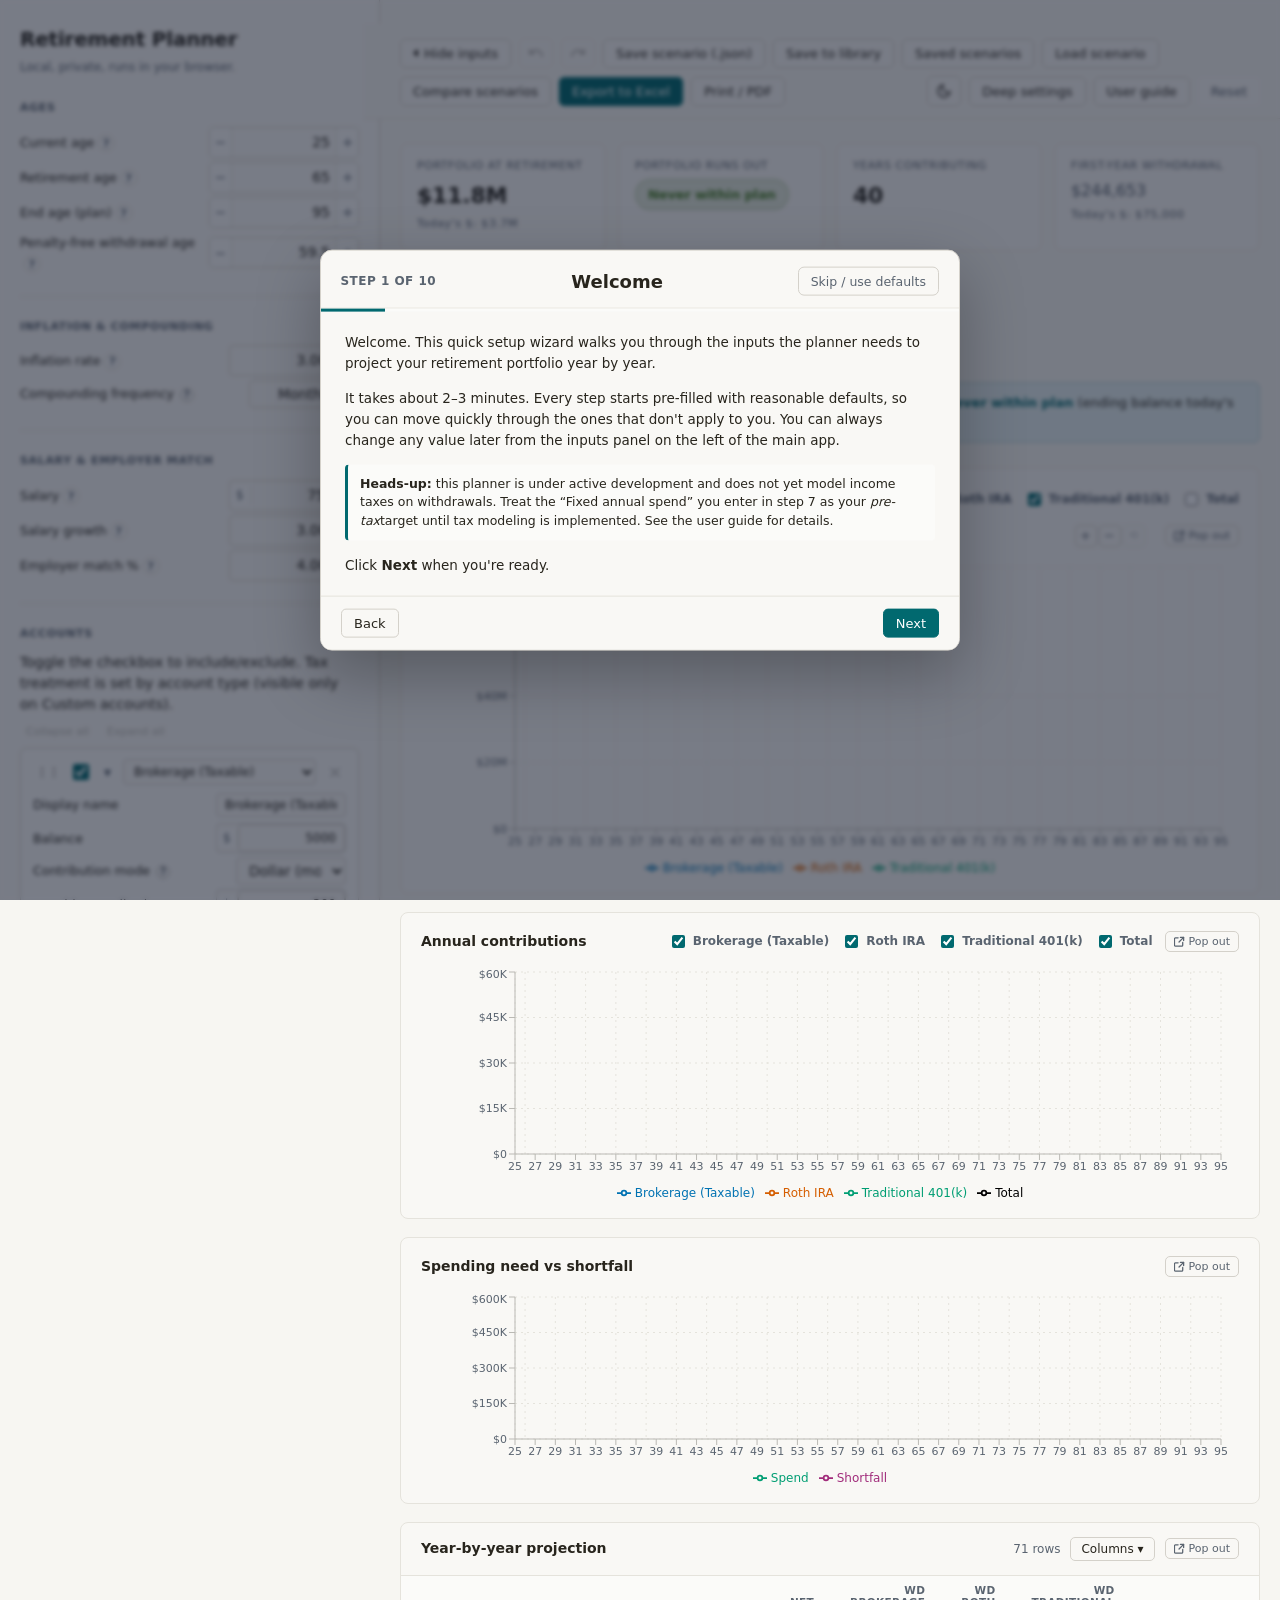
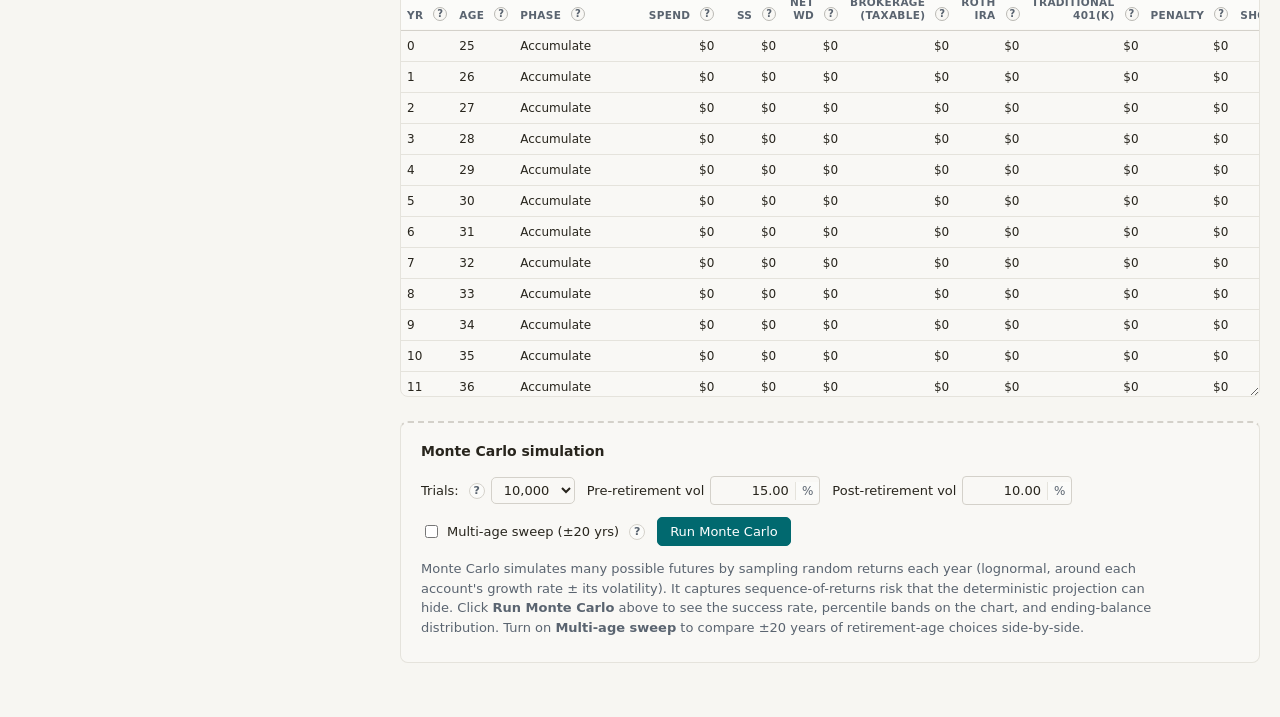
==== commit f538c3a8: "B80 — remove Source code section from USER_GUIDE OPS-13 decision: source repo went private (zanebrun" ====
--- a/index.html
+++ b/index.html
@@ -36,8 +36,8 @@
       }
     })();
   </script>
-  <script type="module" crossorigin src="./assets/index-p38RVLxQ.js"></script>
-  <link rel="modulepreload" crossorigin href="./assets/recharts-DWdOUO9s.js">
+  <script type="module" crossorigin src="./assets/index-6XyrPwcg.js"></script>
+  <link rel="modulepreload" crossorigin href="./assets/recharts-BSF95eZq.js">
   <link rel="stylesheet" crossorigin href="./assets/index-CyJtNuHW.css">
 </head>
 <body>
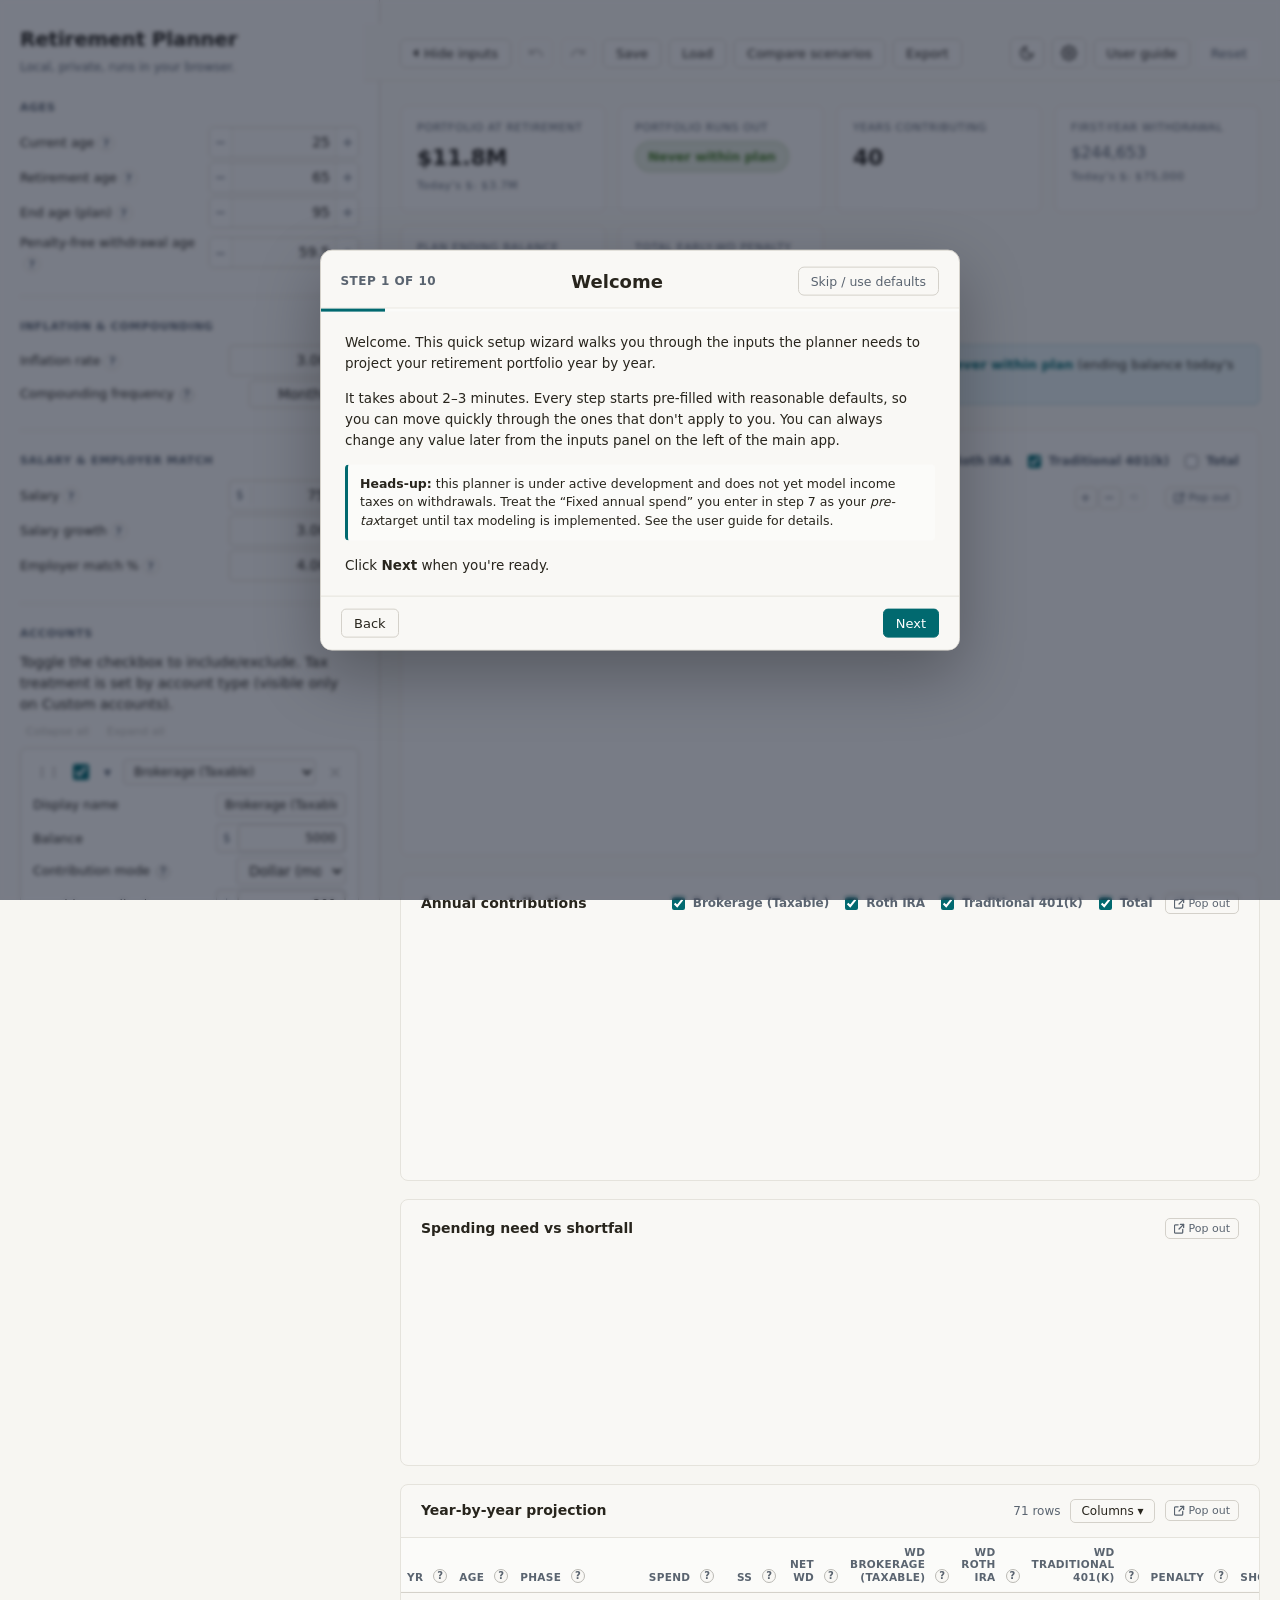
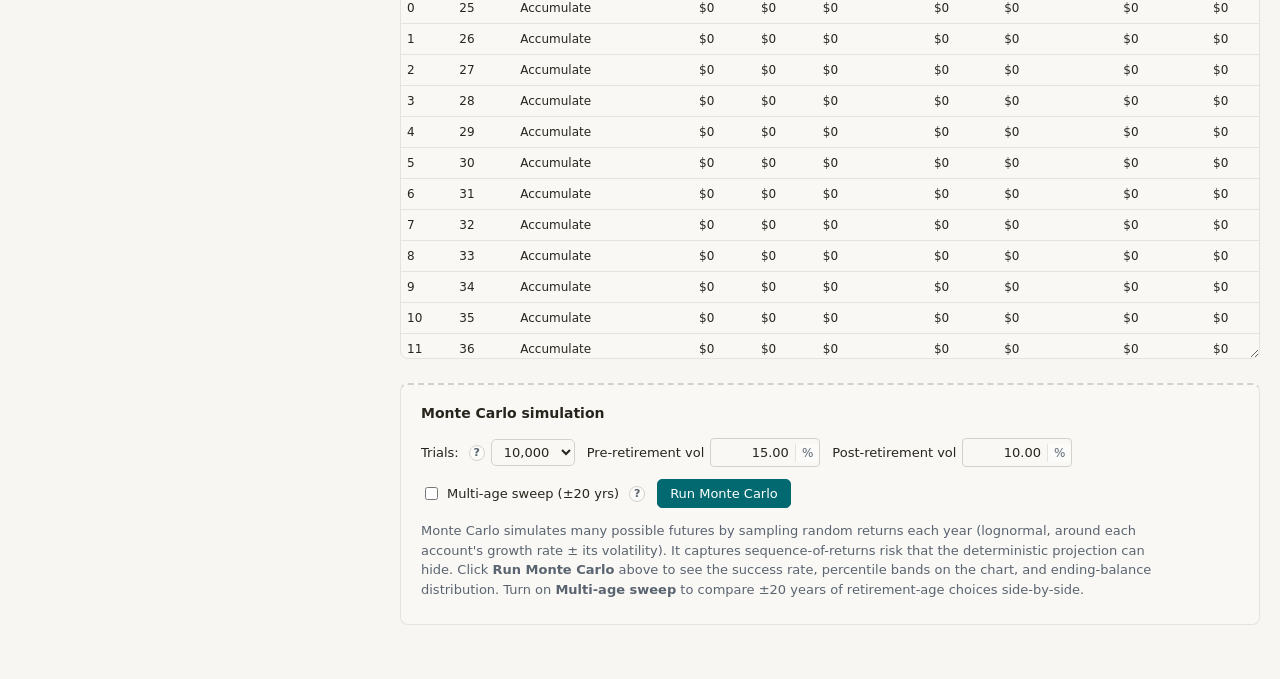
==== commit a8077b07: "B81 — UX-13 dark-mode input fix + UX-14 toolbar consolidation UX-13: text inputs in .field rows now " ====
--- a/index.html
+++ b/index.html
@@ -36,9 +36,9 @@
       }
     })();
   </script>
-  <script type="module" crossorigin src="./assets/index-6XyrPwcg.js"></script>
+  <script type="module" crossorigin src="./assets/index-DzvR_0Za.js"></script>
   <link rel="modulepreload" crossorigin href="./assets/recharts-BSF95eZq.js">
-  <link rel="stylesheet" crossorigin href="./assets/index-CyJtNuHW.css">
+  <link rel="stylesheet" crossorigin href="./assets/index-BxVzIUU3.css">
 </head>
 <body>
   <div id="root"></div>
--- a/assets/index-BxVzIUU3.css
+++ b/assets/index-BxVzIUU3.css
@@ -0,0 +1 @@
+:root{--bg: #F7F6F2;--surface: #F9F8F5;--surface-alt: #FBFBF9;--border: #D4D1CA;--border-soft: #E5E3DC;--text: #28251D;--text-muted: #5A6470;--text-faint: #BAB9B4;--primary: #01696F;--primary-hover: #0C4E54;--accent-soft: #E5F0F1;--error: #A12C7B;--warning: #964219;--success: #437A22;--gold-input: #FBF6E2;--chart-tax: #0072B2;--chart-roth: #D55E00;--chart-401k: #009E73;--chart-total: #000000;--chart-today: #CC79A7;--chart-mc-fan-outer: rgba(0, 0, 0, .1);--chart-mc-fan-outer-stroke: rgba(0, 0, 0, .1);--chart-mc-fan-inner: rgba(0, 0, 0, .2);--chart-mc-fan-inner-stroke: rgba(0, 0, 0, .2);--chart-mc-median: rgba(0, 0, 0, .55);--font-body: -apple-system, BlinkMacSystemFont, "Segoe UI", system-ui, sans-serif;--font-mono: ui-monospace, SFMono-Regular, "SF Mono", Menlo, Consolas, monospace}[data-palette=okabeIto]{--chart-tax: #0072B2;--chart-roth: #D55E00;--chart-401k: #009E73;--chart-total: #000000;--chart-today: #CC79A7}[data-palette=tableau10]{--chart-tax: #4E79A7;--chart-roth: #F28E2B;--chart-401k: #59A14F;--chart-total: #4E79A7;--chart-today: #E15759}[data-palette=calm]{--chart-tax: #20808D;--chart-roth: #A84B2F;--chart-401k: #6E522B;--chart-total: #1B474D;--chart-today: #944454}[data-theme=dark]{--bg: #14171C;--surface: #1B1F25;--surface-alt: #232830;--border: #383E48;--border-soft: #2A2F38;--text: #E8E6E0;--text-muted: #B8C0CC;--text-faint: #6A6864;--primary: #4FB8C0;--primary-hover: #6FCBD2;--accent-soft: #1F3438;--error: #E07AB7;--warning: #D78A55;--success: #84C264;--gold-input: #2C2616;--chart-total: #F1F0EB;--chart-mc-fan-outer: rgba(241, 240, 235, .14);--chart-mc-fan-outer-stroke: rgba(241, 240, 235, .18);--chart-mc-fan-inner: rgba(241, 240, 235, .28);--chart-mc-fan-inner-stroke: rgba(241, 240, 235, .32);--chart-mc-median: rgba(241, 240, 235, .75)}*{box-sizing:border-box}html,body{margin:0;padding:0}body{font-family:var(--font-body);background:var(--bg);color:var(--text);font-size:14px;line-height:1.5;-webkit-font-smoothing:antialiased}button{font-family:inherit;cursor:pointer}input,select{font-family:inherit;font-size:inherit;color:inherit}input[type=number]{font-feature-settings:"tnum"}.app{display:grid;grid-template-columns:380px 1fr;min-height:100vh;gap:0;transition:grid-template-columns .2s ease}.app.sidebar-collapsed{grid-template-columns:1fr}@media (max-width: 1100px){.app,.app.sidebar-collapsed{grid-template-columns:1fr}}.sidebar{background:var(--surface);border-right:1px solid var(--border);padding:24px 20px 40px;overflow-y:auto;height:100vh;position:sticky;top:0;transition:opacity .15s ease}.app.sidebar-collapsed .sidebar{display:none}@media (max-width: 1100px){.sidebar{position:static;height:auto}.app.sidebar-collapsed .sidebar{display:block}}.btn.sidebar-toggle{display:inline-flex;align-items:center;gap:6px}.btn.sidebar-toggle .chev{display:inline-block;width:0;height:0;border-top:4px solid transparent;border-bottom:4px solid transparent;border-right:5px solid currentColor;transition:transform .2s}.app.sidebar-collapsed .btn.sidebar-toggle .chev{transform:rotate(180deg)}.sidebar h1{font-size:20px;font-weight:600;margin:0 0 4px;letter-spacing:-.01em}.sidebar .tagline{font-size:12px;color:var(--text-muted);margin-bottom:24px}.section{margin-bottom:22px;padding-bottom:18px;border-bottom:1px solid var(--border-soft)}.section:last-child{border-bottom:0}.section h3{font-size:11px;font-weight:600;text-transform:uppercase;letter-spacing:.06em;color:var(--text-muted);margin:0 0 10px}.field{display:grid;grid-template-columns:1fr auto;align-items:center;gap:10px;margin-bottom:6px;min-height:28px}.field label{font-size:13px;color:var(--text)}.field .hint{font-size:13px;color:var(--text-muted);display:block;line-height:1.4}.field input[type=number],.field select{width:110px;padding:4px 8px;border:1px solid var(--border);border-radius:4px;background:var(--surface);text-align:right;font-variant-numeric:tabular-nums}.field input[type=number]:focus,.field select:focus{outline:none;border-color:var(--primary);box-shadow:0 0 0 2px #01696f26}.field input[type=text]{padding:4px 8px;border:1px solid var(--border);border-radius:4px;background:var(--surface);color:var(--text)}.field input[type=text]:focus{outline:none;border-color:var(--primary);box-shadow:0 0 0 2px #01696f26}.field.checkbox-field{display:flex;flex-wrap:wrap;align-items:center;gap:6px 10px;grid-template-columns:none}.field.checkbox-field>input[type=checkbox]{flex:0 0 auto;margin-top:3px}.field.checkbox-field>label{flex:1 1 auto;min-width:0;word-break:normal;overflow-wrap:break-word;color:var(--text)}.field.checkbox-field>.hint{flex:0 0 calc(100% - 26px);margin-left:26px;margin-top:2px;color:var(--text-muted)}.field input[type=checkbox]{width:16px;height:16px;margin:0;accent-color:var(--primary)}.toggle{display:inline-flex;background:var(--surface-alt);border:1px solid var(--border);border-radius:5px;padding:2px;gap:0}.toggle button{padding:4px 10px;font-size:12px;border:0;background:transparent;border-radius:3px;color:var(--text-muted);font-weight:500}.toggle button.active{background:var(--surface);color:var(--text);box-shadow:0 1px 2px #0000000d}.rank-row{display:grid;grid-template-columns:1fr auto;align-items:center;gap:8px;padding:4px 0;font-size:13px}.rank-row.disabled{color:var(--text-faint)}.rank-row select{width:56px;padding:3px 6px;border:1px solid var(--border);border-radius:4px;background:var(--surface);text-align:center}.rank-row select:disabled{background:var(--surface-alt);color:var(--text-faint)}.main{padding:28px 36px 40px;width:100%;max-width:1600px;margin:0 auto;min-width:0}.app.sidebar-collapsed .main{width:100%;max-width:1600px;margin:0 auto}@media (max-width: 1400px){.main{padding:24px 20px 36px}.chart-section{padding:16px 14px 10px}.kpi-grid{gap:10px}}@media (max-width: 700px){.main{padding:20px 16px}}.toolbar{display:flex;gap:8px;flex-wrap:wrap;margin-bottom:24px;align-items:center}.btn{padding:6px 12px;font-size:13px;border:1px solid var(--border);background:var(--surface);color:var(--text);border-radius:5px;font-weight:500;transition:all .15s}.btn:hover{border-color:var(--primary);color:var(--primary)}.btn.primary{background:var(--primary);color:#fff;border-color:var(--primary)}.btn.primary:hover{background:var(--primary-hover);border-color:var(--primary-hover);color:#fff}.btn.subtle{border-color:transparent;color:var(--text-muted)}.btn.subtle:hover{background:var(--surface-alt);color:var(--text)}.kpi-grid{display:grid;grid-template-columns:repeat(auto-fit,minmax(180px,1fr));gap:12px;margin-bottom:28px}.kpi{background:var(--surface);border:1px solid var(--border-soft);border-radius:8px;padding:14px 16px}.kpi .label{font-size:11px;color:var(--text-muted);text-transform:uppercase;letter-spacing:.05em;margin-bottom:4px}.kpi .value{font-size:22px;font-weight:600;font-variant-numeric:tabular-nums;letter-spacing:-.01em}.kpi .value.muted{color:var(--text-muted);font-weight:500;font-size:16px}.kpi.alert .value{color:var(--error)}.kpi.success .value{color:var(--success)}.chart-section{background:var(--surface);border:1px solid var(--border-soft);border-radius:8px;padding:18px 20px 12px;margin-bottom:18px}.chart-section h2{font-size:14px;font-weight:600;margin:0 0 14px;display:flex;justify-content:space-between;align-items:center}.chart-toggles{display:flex;gap:12px;font-size:12px;color:var(--text-muted);flex-wrap:wrap}.chart-toggles label{display:flex;align-items:center;gap:5px;cursor:pointer}.chart-toggles input{accent-color:var(--primary)}.opt-banner{background:var(--accent-soft);border:1px solid #B6D5D8;border-radius:6px;padding:10px 14px;font-size:13px;margin-top:8px;color:var(--text)}.opt-banner strong{color:var(--primary)}.proj-table-wrap{background:var(--surface);border:1px solid var(--border-soft);border-radius:8px;overflow:hidden;margin-bottom:18px}.proj-table-wrap .table-header{padding:14px 20px;display:flex;justify-content:space-between;align-items:center;gap:12px;border-bottom:1px solid var(--border-soft);flex-wrap:wrap}.proj-table-wrap .table-header h2{font-size:14px;font-weight:600;margin:0}.proj-table-wrap .table-header .header-tools{display:flex;align-items:center;gap:10px;font-size:12px;color:var(--text-muted)}.col-menu{position:relative;display:inline-block}.col-menu-btn{font-size:12px;padding:4px 10px;background:var(--surface);border:1px solid var(--border);border-radius:5px;color:var(--text);cursor:pointer;display:inline-flex;align-items:center;gap:4px}.col-menu-btn:hover{border-color:var(--primary);color:var(--primary)}.col-menu-panel{position:absolute;top:calc(100% + 4px);right:0;z-index:50;background:var(--surface);border:1px solid var(--border);border-radius:6px;box-shadow:0 4px 14px #00000014;padding:8px 4px;min-width:200px;max-height:320px;overflow-y:auto}.col-menu-panel label{display:flex;align-items:center;gap:8px;padding:5px 12px;font-size:12px;color:var(--text);cursor:pointer;white-space:nowrap}.col-menu-panel label:hover{background:var(--surface-alt)}.col-menu-panel input{accent-color:var(--primary)}.col-menu-panel .group-label{font-size:10px;text-transform:uppercase;letter-spacing:.05em;color:var(--text-muted);padding:8px 12px 4px;font-weight:600}.col-menu-panel .menu-actions{border-top:1px solid var(--border-soft);margin-top:6px;display:flex;gap:4px;padding:6px 8px 2px}.col-menu-panel .menu-actions button{flex:1;font-size:11px;padding:4px 8px;border:1px solid var(--border);border-radius:4px;background:var(--surface);color:var(--text-muted)}.col-menu-panel .menu-actions button:hover{color:var(--primary);border-color:var(--primary)}.popout-btn{background:transparent;border:1px solid var(--border);color:var(--text-muted);border-radius:5px;padding:3px 8px;font-size:11px;display:inline-flex;align-items:center;gap:4px;font-weight:500}.popout-btn:hover{color:var(--primary);border-color:var(--primary)}.popout-btn .icon{width:11px;height:11px;display:inline-block}.chart-section .h2-right{display:flex;align-items:center;gap:12px;flex-wrap:wrap;justify-content:flex-end}.proj-table-scroll{height:420px;min-height:200px;max-height:80vh;overflow:auto;resize:vertical}table.proj{width:100%;border-collapse:collapse;font-size:12px;font-variant-numeric:tabular-nums}table.proj th{position:sticky;top:0;background:var(--surface-alt);text-align:right;font-weight:600;color:var(--text-muted);padding:8px 6px;font-size:10.5px;text-transform:uppercase;letter-spacing:.03em;border-bottom:1px solid var(--border);white-space:normal;vertical-align:bottom;line-height:1.2}table.proj th .th-with-help{white-space:normal;align-items:flex-end}table.proj th:nth-child(1),table.proj th:nth-child(2),table.proj th:nth-child(3){text-align:left}table.proj td{padding:6px;text-align:right;border-bottom:1px solid var(--border-soft);white-space:nowrap}table.proj td:nth-child(1),table.proj td:nth-child(2),table.proj td:nth-child(3){text-align:left}table.proj tr.shortfall td{color:var(--error)}table.proj tr.retire td:nth-child(3){color:var(--primary);font-weight:500}.cascade-toggle{display:flex;gap:8px;align-items:center;margin-top:8px;font-size:12px;color:var(--text-muted)}.field.disabled label,.field.disabled .hint{color:var(--text-faint)}.field.disabled input,.field.disabled select{background:var(--surface-alt);color:var(--text-faint);cursor:not-allowed}.num-input-wrap{display:inline-flex;align-items:center;border:1px solid var(--border);border-radius:4px;background:var(--surface);overflow:hidden;width:130px}.num-input-wrap:focus-within{border-color:var(--primary);box-shadow:0 0 0 2px #01696f26}.field.disabled .num-input-wrap{background:var(--surface-alt)}.num-input-wrap input[type=number],.num-input-wrap input[type=text]{border:0;outline:none;flex:1;min-width:0;padding:4px 6px;background:transparent;text-align:right;font-variant-numeric:tabular-nums;-moz-appearance:textfield;font:inherit;color:inherit}.num-input-wrap input[type=number]::-webkit-outer-spin-button,.num-input-wrap input[type=number]::-webkit-inner-spin-button{-webkit-appearance:none;margin:0}.num-prefix,.num-suffix{font-size:12px;color:var(--text-muted);padding:0 6px;background:var(--surface-alt);user-select:none;white-space:nowrap}.num-prefix{border-right:1px solid var(--border-soft)}.num-suffix{border-left:1px solid var(--border-soft)}.num-stepper{border:0;background:var(--surface-alt);color:var(--text-muted);font-size:14px;line-height:1;padding:0;width:22px;align-self:stretch;cursor:pointer;user-select:none;display:inline-flex;align-items:center;justify-content:center;transition:background 80ms ease,color 80ms ease}.num-stepper:hover:not(:disabled){background:var(--border-soft);color:var(--text)}.num-stepper:active:not(:disabled){background:var(--border)}.num-stepper:disabled{opacity:.4;cursor:not-allowed}.num-stepper-down{border-right:1px solid var(--border-soft)}.num-stepper-up{border-left:1px solid var(--border-soft)}.num-input-wrap:has(.num-stepper){width:150px}.field-error{display:block;font-size:11px;color:var(--warning, #964219);margin-top:4px;line-height:1.3}.help-tip{position:relative;display:inline-flex;margin-left:6px;cursor:help}.help-tip-icon{display:inline-flex;align-items:center;justify-content:center;width:14px;height:14px;border:1px solid var(--text-faint);color:var(--text-muted);border-radius:50%;font-size:10px;font-weight:600;background:var(--surface);line-height:1}.help-tip:hover .help-tip-icon,.help-tip:focus .help-tip-icon{border-color:var(--primary);color:var(--primary)}.help-tip-bubble{position:absolute;bottom:calc(100% + 6px);right:-8px;width:260px;background:var(--text);color:#fff;font-size:11.5px;font-weight:400;line-height:1.45;padding:8px 10px;border-radius:5px;text-transform:none;letter-spacing:normal;pointer-events:none;opacity:0;transform:translateY(2px);transition:opacity .15s,transform .15s;z-index:100;box-shadow:0 4px 12px #0000002e}.help-tip:hover .help-tip-bubble,.help-tip:focus .help-tip-bubble{opacity:1;transform:translateY(0)}.th-with-help{display:inline-flex;align-items:center;gap:4px;white-space:nowrap}.th-with-help .help-tip-bubble{bottom:auto;top:calc(100% + 6px);right:auto;left:0;font-weight:400;text-transform:none;letter-spacing:normal;white-space:normal;word-wrap:break-word;z-index:200;transform:translateY(-2px)}.th-with-help .help-tip:hover .help-tip-bubble,.th-with-help .help-tip:focus .help-tip-bubble{transform:translateY(0)}.account-card{border:1px solid var(--border);border-radius:6px;background:var(--surface-alt);padding:10px 12px;margin-bottom:10px}.account-card.disabled{opacity:.55;background:var(--surface)}.account-head{display:flex;gap:8px;align-items:center;margin-bottom:6px}.account-head input[type=checkbox]{width:16px;height:16px;accent-color:var(--primary)}.account-type-select{flex:1;padding:4px 6px;border:1px solid var(--border);border-radius:4px;background:var(--surface);font-size:12px;font-weight:500}.account-remove{background:transparent;border:0;color:var(--text-faint);font-size:18px;width:22px;height:22px;border-radius:4px;display:flex;align-items:center;justify-content:center;padding:0;line-height:1}.account-remove:hover{background:#a12c7b14;color:var(--error)}.account-hint{font-size:11px;color:var(--text-faint);margin:2px 0 6px;line-height:1.3}.account-card .field input[type=text]{padding:4px 8px;border:1px solid var(--border);border-radius:4px;background:var(--surface);width:130px;font-size:12px}.rank-grid{display:grid;grid-template-columns:1fr 1fr;gap:6px 12px;margin-top:6px;padding-top:6px;border-top:1px dashed var(--border-soft)}.rank-grid .rank-row{font-size:12px}.rank-grid .rank-row select{width:50px}.account-actions{display:flex;justify-content:flex-end;margin-top:4px}.btn-tiny{background:transparent;border:0;color:var(--text-faint);font-size:11px;padding:2px 6px;border-radius:3px}.btn-tiny:hover{background:var(--surface);color:var(--primary)}.add-account select{width:100%;padding:6px 10px;border:1px dashed var(--border);border-radius:5px;background:var(--surface-alt);color:var(--primary);font-size:13px;font-weight:500;cursor:pointer}.add-account select:hover{border-color:var(--primary);background:var(--accent-soft)}.currency-section{margin-top:12px;padding-top:14px;border-top:2px solid var(--border-soft);border-bottom:0!important}.currency-section .field select{width:130px}.ss-link{display:inline-block;margin-top:6px;font-size:12px;color:var(--primary);text-decoration:none}.ss-link:hover{text-decoration:underline;color:var(--primary-hover)}.ug-overlay{position:fixed;inset:0;background:#00000052;z-index:999;animation:ug-fade .12s ease-out}@keyframes ug-fade{0%{opacity:0}to{opacity:1}}.ug-drawer{position:fixed;top:0;right:0;bottom:0;width:min(520px,92vw);background:var(--surface);border-left:1px solid var(--border);box-shadow:-8px 0 24px #0000001f;display:flex;flex-direction:column;z-index:1000;animation:ug-slide .18s cubic-bezier(.2,.8,.2,1)}@keyframes ug-slide{0%{transform:translate(100%)}to{transform:translate(0)}}.ug-header{display:flex;align-items:flex-start;justify-content:space-between;padding:16px 20px 12px;border-bottom:1px solid var(--border-soft);gap:12px}.ug-title-block{display:flex;flex-direction:column;gap:8px;min-width:0}.ug-title-block h2{margin:0;font-size:18px;line-height:1.2;color:var(--text)}.ug-download{align-self:flex-start;font-size:11px;padding:4px 10px}.ug-close{background:transparent;border:none;font-size:28px;line-height:1;color:var(--text-muted);cursor:pointer;padding:0 4px}.ug-close:hover{color:var(--text)}.ug-search{padding:10px 20px;border-bottom:1px solid var(--border-soft)}.ug-search input{width:100%;padding:7px 10px;border:1px solid var(--border);border-radius:6px;font-size:13px;background:var(--surface-alt);color:var(--text)}.ug-search input:focus{outline:none;border-color:var(--primary)}.ug-body{flex:1;overflow-y:auto;padding:16px 20px 32px;font-size:13px;line-height:1.55;color:var(--text)}.ug-intro{color:var(--text-muted);border-left:3px solid var(--border);padding:4px 0 4px 12px;margin:0 0 18px;font-size:12.5px;line-height:1.5}.ug-empty{color:var(--text-muted);font-style:italic}.ug-section{margin-bottom:22px}.ug-section-title{font-size:14px;font-weight:600;color:var(--primary);margin:0 0 8px;padding-bottom:6px;border-bottom:1px solid var(--border-soft)}.ug-section h3{font-size:13px;font-weight:600;margin:14px 0 4px;color:var(--text)}.ug-section h4{font-size:12.5px;font-weight:600;margin:10px 0 2px;color:var(--text)}.ug-section p{margin:0 0 8px}.ug-section ul{margin:0 0 10px;padding-left:20px}.ug-section li{margin-bottom:4px}.ug-section code{font-family:ui-monospace,SFMono-Regular,SF Mono,Menlo,monospace;font-size:11.5px;background:var(--surface-alt);border:1px solid var(--border-soft);padding:1px 4px;border-radius:3px}.ug-section a{color:var(--primary)}.ug-section em{color:var(--text-muted);font-style:italic}.wiz-overlay{position:fixed;inset:0;background:#0f172a8c;backdrop-filter:blur(2px);z-index:1500;animation:ug-fade .16s ease-out}.wiz-modal{position:fixed;top:50%;left:50%;transform:translate(-50%,-50%);width:min(640px,94vw);max-height:min(86vh,820px);background:var(--surface);border:1px solid var(--border);border-radius:12px;box-shadow:0 24px 64px #00000047;display:flex;flex-direction:column;z-index:1501;overflow:hidden;animation:wiz-pop .2s cubic-bezier(.2,.8,.2,1)}@keyframes wiz-pop{0%{opacity:0;transform:translate(-50%,-48%) scale(.96)}to{opacity:1;transform:translate(-50%,-50%) scale(1)}}.wiz-header{display:grid;grid-template-columns:auto 1fr auto;align-items:center;gap:12px;padding:16px 20px 12px;border-bottom:1px solid var(--border-soft)}.wiz-step-indicator{font-size:12px;font-weight:600;color:var(--text-muted);text-transform:uppercase;letter-spacing:.04em;white-space:nowrap}.wiz-title{margin:0;font-size:18px;font-weight:600;color:var(--text);text-align:center}.wiz-skip{background:transparent;border:1px solid var(--border);color:var(--text-muted);padding:6px 12px;border-radius:6px;font-size:12.5px;cursor:pointer;white-space:nowrap}.wiz-skip:hover{border-color:var(--text-muted);color:var(--text)}.wiz-progress{height:3px;background:var(--surface-alt);position:relative}.wiz-progress-bar{height:100%;background:var(--primary);transition:width .22s cubic-bezier(.2,.8,.2,1)}.wiz-body{padding:20px 24px;overflow-y:auto;flex:1;min-height:0}.wiz-step{display:flex;flex-direction:column;gap:14px}.wiz-step p{margin:0;font-size:13.5px;line-height:1.55;color:var(--text)}.wiz-callout{padding:10px 12px;background:var(--surface-alt);border-left:3px solid var(--primary);border-radius:4px;font-size:12.5px;line-height:1.5;color:var(--text)}.wiz-field{display:flex;flex-direction:column;gap:4px}.wiz-field>label{font-size:12.5px;font-weight:600;color:var(--text)}.wiz-field-check>label{display:flex;align-items:center;gap:8px;cursor:pointer;font-weight:600;font-size:13px}.wiz-field-check input[type=checkbox]{width:16px;height:16px;cursor:pointer}.wiz-hint{font-size:11.5px;color:var(--text-muted);line-height:1.45}.wiz-input-wrap{display:flex;align-items:stretch;border:1px solid var(--border);border-radius:6px;background:var(--surface-alt);overflow:hidden}.wiz-input-wrap:focus-within{border-color:var(--primary);box-shadow:0 0 0 2px #6366f126}.wiz-prefix,.wiz-suffix{display:flex;align-items:center;padding:0 8px;font-size:13px;color:var(--text-muted);background:var(--surface-alt)}.wiz-prefix{border-right:1px solid var(--border-soft)}.wiz-suffix{border-left:1px solid var(--border-soft)}.wiz-input-wrap input[type=number]{flex:1;border:none;background:var(--surface);padding:7px 10px;font-size:13px;color:var(--text);outline:none;width:100%;min-width:0}.wiz-field select{border:1px solid var(--border);border-radius:6px;background:var(--surface);padding:7px 10px;font-size:13px;color:var(--text)}.wiz-field select:focus{outline:none;border-color:var(--primary);box-shadow:0 0 0 2px #6366f126}.wiz-account-card{border:1px solid var(--border);border-radius:8px;padding:12px 14px;background:var(--surface-alt)}.wiz-account-head{margin-bottom:10px}.wiz-account-toggle{display:flex;align-items:center;gap:8px;cursor:pointer;font-size:13px;color:var(--text)}.wiz-account-toggle input[type=checkbox]{width:16px;height:16px;cursor:pointer}.wiz-account-grid{display:grid;grid-template-columns:repeat(2,minmax(0,1fr));gap:10px 12px}@media (max-width: 520px){.wiz-account-grid{grid-template-columns:1fr}}.wiz-review-grid{display:flex;flex-direction:column;border:1px solid var(--border-soft);border-radius:8px;overflow:hidden}.wiz-review-row{display:grid;grid-template-columns:140px 1fr;gap:12px;padding:10px 14px;font-size:13px;border-bottom:1px solid var(--border-soft)}.wiz-review-row:last-child{border-bottom:0}.wiz-review-row>span:first-child{font-weight:600;color:var(--text-muted)}.wiz-review-row>span:last-child{color:var(--text)}.wiz-footer{display:flex;align-items:center;gap:8px;padding:12px 20px;border-top:1px solid var(--border-soft);background:var(--surface)}.reset-menu-wrap{position:relative}.reset-menu{position:absolute;top:calc(100% + 6px);right:0;width:280px;background:var(--surface);border:1px solid var(--border);border-radius:8px;box-shadow:0 8px 24px #00000029;display:flex;flex-direction:column;padding:4px;z-index:200;animation:ug-fade .12s ease-out}.reset-menu-item{display:flex;flex-direction:column;gap:2px;align-items:stretch;text-align:left;background:transparent;border:none;padding:9px 12px;border-radius:6px;cursor:pointer;color:var(--text);font-size:13px;line-height:1.4}.reset-menu-item:hover{background:var(--surface-alt)}.reset-menu-item strong{font-weight:600;color:var(--text)}.reset-menu-item span{font-size:11.5px;color:var(--text-muted)}.reset-menu-cancel{text-align:center;font-weight:500;color:var(--text-muted);border-top:1px solid var(--border-soft);margin-top:4px;padding-top:9px}.mc-panel{margin-top:24px;border-top:2px dashed var(--border);padding-top:18px}.mc-panel h2{display:flex;justify-content:space-between;align-items:center}.mc-success-badge{display:inline-block;padding:4px 10px;border-radius:12px;font-size:12px;font-weight:600}.mc-stale-badge{display:inline-block;padding:3px 9px;border-radius:10px;background:#f3e3c8;color:#7a5a14;font-size:11.5px;font-weight:600}.mc-controls{display:flex;gap:12px;align-items:center;margin-bottom:12px;flex-wrap:wrap}.mc-trials-label{display:flex;gap:6px;align-items:center;font-size:13px;color:var(--text)}.mc-trials-label select{padding:4px 8px;border:1px solid var(--border);border-radius:5px;background:var(--surface);font-size:13px}.mc-vol-field{display:flex;gap:6px;align-items:center;font-size:13px;color:var(--text)}.mc-vol-field.disabled{opacity:.55;cursor:not-allowed}.mc-vol-field .mc-vol-label{white-space:nowrap}.mc-vol-input{width:110px}.mc-vol-input input{width:100%;padding:4px 26px 4px 8px;border:1px solid var(--border);border-radius:5px;background:var(--surface);font-size:13px;text-align:right}.mc-vol-input input:disabled{background:#f1efe9;color:var(--text-muted);cursor:not-allowed}.mc-vol-input .num-suffix{right:8px}.mc-progress{font-size:12.5px;color:var(--text-muted);font-family:ui-monospace,SFMono-Regular,Menlo,Consolas,monospace}.mc-error{background:#fbeae5;color:#8a2c1c;padding:8px 12px;border-radius:6px;font-size:13px;margin-bottom:12px}.mc-empty{font-size:13px;color:var(--text-muted);max-width:760px;line-height:1.5}.mc-summary-grid{display:grid;grid-template-columns:repeat(3,minmax(0,1fr));gap:16px;margin:12px 0 18px}@media (max-width: 800px){.mc-summary-grid{grid-template-columns:1fr}}.mc-stat{background:var(--surface-alt);border:1px solid var(--border-soft);border-radius:8px;padding:12px 14px}.mc-stat-label{font-size:11.5px;text-transform:uppercase;letter-spacing:.04em;color:var(--text-muted);margin-bottom:4px}.mc-stat-value{font-size:22px;font-weight:600;color:var(--text);line-height:1.1}.mc-stat-hint{font-size:11.5px;color:var(--text-muted);margin-top:4px;line-height:1.4}.mc-tables{display:grid;grid-template-columns:minmax(0,1fr) minmax(0,1fr);gap:24px}@media (max-width: 800px){.mc-tables{grid-template-columns:1fr}}.mc-table-wrap h3{font-size:14px;font-weight:600;margin:0 0 8px;color:var(--text)}.mc-table{width:100%;border-collapse:collapse;font-size:12.5px}.mc-table th,.mc-table td{text-align:left;padding:6px 8px;border-bottom:1px solid var(--border-soft)}.mc-table th{font-weight:600;color:var(--text-muted);text-transform:uppercase;font-size:11px;letter-spacing:.03em}.mc-table td:nth-child(2){font-variant-numeric:tabular-nums;white-space:nowrap}.mc-histogram{display:flex;flex-direction:column;gap:5px}.mc-hist-row{display:grid;grid-template-columns:64px minmax(0,1fr);gap:8px;align-items:center;font-size:12px}.mc-hist-label{color:var(--text-muted);font-variant-numeric:tabular-nums}.mc-hist-bar-wrap{display:flex;align-items:center;gap:6px}.mc-hist-bar{height:14px;background:var(--chart-roth, #c97050);border-radius:2px;min-width:1px}.mc-hist-count{font-size:11.5px;color:var(--text-muted);font-variant-numeric:tabular-nums}.accounts-toolbar{display:flex;gap:6px;margin-bottom:8px}.account-card.collapsed{padding-bottom:8px}.account-card.collapsed .account-head{margin-bottom:0}.account-collapse-btn{background:transparent;border:none;cursor:pointer;color:var(--text-muted);font-size:12px;padding:0 4px;line-height:1;display:inline-flex;align-items:center;justify-content:center}.account-collapse-btn:hover{color:var(--text)}.caret{display:inline-block;transition:transform .12s ease-out;font-size:14px;line-height:1}.caret.caret-down{transform:rotate(0)}.caret.caret-right{transform:rotate(-90deg)}.account-collapsed-summary{display:flex;justify-content:space-between;align-items:baseline;gap:12px;padding:4px 2px 0;font-size:12px;color:var(--text-muted)}.account-collapsed-summary .acs-name{font-weight:500;color:var(--text);overflow:hidden;text-overflow:ellipsis;white-space:nowrap;flex:1;min-width:0}.account-collapsed-summary .acs-balance{font-variant-numeric:tabular-nums;flex-shrink:0}.ds-subsection{margin-top:10px;padding-top:10px;border-top:1px dashed var(--border-soft)}.ds-subsection-header{font-size:12px;font-weight:600;color:var(--text-muted);text-transform:uppercase;letter-spacing:.04em;margin-bottom:6px}.ds-rank-list{display:flex;flex-direction:column;gap:4px}.ds-rank-row{display:flex;align-items:center;gap:8px;padding:4px 6px;background:var(--surface-alt);border-radius:4px}.ds-rank-name{flex:1;font-size:12px;color:var(--text);overflow:hidden;text-overflow:ellipsis;white-space:nowrap}.ds-rank-row input[type=number]{width:56px;padding:3px 6px;font-size:12px;border:1px solid var(--border);border-radius:4px;background:var(--surface);color:var(--text)}.ug-loading,.ug-error{font-size:13px;color:var(--text-muted);padding:12px 0}.ug-error{color:var(--danger, #c0392b)}.ug-markdown h1{font-size:20px;margin:0 0 8px;color:var(--text)}.ug-markdown h2{font-size:17px;margin:18px 0 6px;color:var(--text);border-bottom:1px solid var(--border-soft);padding-bottom:4px}.ug-markdown h3{font-size:14px;margin:14px 0 4px;color:var(--text)}.ug-markdown h4{font-size:13px;margin:10px 0 2px;color:var(--text-muted);text-transform:uppercase;letter-spacing:.03em}.ug-markdown p{font-size:13px;line-height:1.55;margin:0 0 8px;color:var(--text)}.ug-markdown ul,.ug-markdown ol{font-size:13px;line-height:1.55;margin:0 0 8px;padding-left:22px;color:var(--text)}.ug-markdown li{margin-bottom:3px}.ug-markdown li p{margin-bottom:4px}.ug-markdown code{font-family:ui-monospace,SFMono-Regular,Menlo,monospace;font-size:12px;background:var(--surface-alt);padding:1px 5px;border-radius:3px;color:var(--text)}.ug-markdown pre{background:var(--surface-alt);padding:10px 12px;border-radius:6px;overflow-x:auto;font-size:12px;margin:0 0 10px}.ug-markdown pre code{background:transparent;padding:0}.ug-markdown a{color:var(--primary);text-decoration:underline}.ug-markdown blockquote{margin:0 0 10px;padding:6px 12px;border-left:3px solid var(--border);color:var(--text-muted);font-style:italic;font-size:13px}.ug-markdown table{width:100%;border-collapse:collapse;font-size:12px;margin:0 0 10px}.ug-markdown th,.ug-markdown td{padding:5px 8px;border-bottom:1px solid var(--border-soft);text-align:left}.ug-markdown th{font-weight:600;color:var(--text-muted)}.ug-markdown hr{border:none;border-top:1px solid var(--border-soft);margin:12px 0}.modal-overlay{position:fixed;inset:0;background:#0f172a73;backdrop-filter:blur(2px);display:flex;align-items:center;justify-content:center;z-index:1200;animation:ug-fade .14s ease-out;padding:24px}.modal-panel{background:var(--surface);border:1px solid var(--border);border-radius:10px;box-shadow:0 20px 60px #0000002e;display:flex;flex-direction:column;width:min(640px,100%);max-height:min(86vh,880px);overflow:hidden}.modal-header{display:flex;align-items:center;justify-content:space-between;padding:14px 20px;border-bottom:1px solid var(--border-soft)}.modal-header h2{margin:0;font-size:18px;line-height:1.2;color:var(--text);font-weight:600}.modal-close{background:transparent;border:none;font-size:26px;line-height:1;color:var(--text-muted);cursor:pointer;padding:0 6px}.modal-close:hover{color:var(--text)}.modal-body{padding:16px 20px 24px;overflow-y:auto;font-size:13px;line-height:1.55;color:var(--text)}.chart-units{display:inline-flex;align-items:center;border:1px solid var(--border);border-radius:5px;overflow:hidden;background:var(--surface);font-size:12px;margin-right:12px}.chart-units button{appearance:none;border:0;background:transparent;color:var(--text-muted);padding:4px 10px;font-size:12px;font-weight:500;cursor:pointer;line-height:1.4}.chart-units button+button{border-left:1px solid var(--border)}.chart-units button.active{background:var(--primary);color:var(--on-primary, #fff)}.chart-units button:not(.active):hover{color:var(--text)}.sticky-toolbar{position:sticky;top:0;z-index:50;background:var(--bg);margin-left:-36px;margin-right:-36px;padding:14px 36px 12px;border-bottom:1px solid var(--border-soft)}@media (max-width: 700px){.sticky-toolbar{margin-left:-16px;margin-right:-16px;padding:12px 16px 10px}}.btn.theme-toggle{display:inline-flex;align-items:center;justify-content:center;padding:6px 8px;min-width:32px;line-height:0}.btn.theme-toggle svg{display:block;color:var(--text)}.btn.btn-icon{display:inline-flex;align-items:center;justify-content:center;padding:6px 8px;min-width:32px;line-height:0}.btn.btn-icon svg{display:block;color:var(--text)}.btn.btn-icon:disabled{opacity:.4;cursor:not-allowed}.btn.btn-icon:disabled:hover{border-color:var(--border);color:var(--text)}.last-saved{font-size:11px;color:var(--text-muted);font-variant-numeric:tabular-nums;margin-left:-2px;margin-right:4px;white-space:nowrap}.kpi-pill{display:inline-flex;align-items:center;gap:6px;padding:5px 12px;border-radius:999px;font-size:13px;font-weight:600;letter-spacing:-.01em;border:1px solid transparent;font-variant-numeric:tabular-nums}.kpi-pill--ok{background:#437a221f;color:var(--success);border-color:#437a2247}.kpi-pill--alert{background:#a12c7b1f;color:var(--error);border-color:#a12c7b47}[data-theme=dark] .kpi-pill--ok{background:#84c26429;border-color:#84c26457}[data-theme=dark] .kpi-pill--alert{background:#e07ab72e;border-color:#e07ab75c}.kpi-pill--warn{background:#b07a0024;color:#8a5e00;border-color:#b07a0052}[data-theme=dark] .kpi-pill--warn{background:#e8bc6029;color:#e8bc60;border-color:#e8bc6057}.kpi-mc-block{display:flex;flex-direction:column;align-items:flex-start;gap:4px;margin-top:8px}.kpi-mc-block .kpi-mc-subtitle{font-size:11px;color:var(--text-muted);letter-spacing:0;text-transform:none;font-weight:400}.kpi-range{margin-top:6px;display:flex;flex-direction:column;gap:1px;font-size:11px;color:var(--text-muted);letter-spacing:0;text-transform:none;font-weight:400;font-variant-numeric:tabular-nums}.kpi-range .kpi-range-row{display:inline-flex;align-items:baseline;gap:4px;white-space:nowrap}.kpi-range .kpi-range-arrow{font-size:10px;line-height:1;color:var(--text-faint);width:10px;display:inline-block;text-align:center}.kpi-range .kpi-range-label{color:var(--text-faint)}.kpi-range.kpi-range--stale{color:var(--text-faint);opacity:.7}.chart-yzoom{display:inline-flex;align-items:center;gap:2px;margin-right:8px}.chart-yzoom button{width:22px;height:22px;padding:0;font-size:13px;line-height:1;border:1px solid var(--border);background:var(--surface);color:var(--text-muted);border-radius:4px;cursor:pointer;display:inline-flex;align-items:center;justify-content:center;transition:background .15s ease,color .15s ease}.chart-yzoom button:hover:not(:disabled){background:var(--surface-alt);color:var(--text)}.chart-yzoom button:disabled{opacity:.4;cursor:not-allowed}.chart-yzoom .chart-yzoom-reset{font-size:11px}.validation-banner{display:flex;gap:8px;align-items:flex-start;padding:8px 10px;margin:0 0 10px;background:#9642191a;border:1px solid rgba(150,66,25,.32);border-radius:6px;font-size:12px;color:var(--warning);line-height:1.4}.validation-banner ul{margin:0;padding-left:14px;flex:1}.validation-banner li{margin:1px 0}.validation-icon{font-size:14px;line-height:1.4;flex:0 0 auto}[data-theme=dark] .validation-banner{background:#d78a551f;border-color:#d78a5557}.account-drag-handle{background:transparent;border:none;color:var(--text-faint);cursor:grab;padding:0 2px;font-size:14px;line-height:1;user-select:none;touch-action:none}.account-drag-handle:hover{color:var(--text-muted)}.account-drag-handle:active{cursor:grabbing}.account-drag-handle .drag-dots{letter-spacing:-2px;font-weight:700}.account-card.dragging{box-shadow:0 4px 14px #0000001f}.account-collapsed-summary .acs-meta{display:inline-flex;align-items:center;gap:6px;margin-left:8px;font-variant-numeric:tabular-nums;color:var(--text-muted)}.account-collapsed-summary .acs-sep{color:var(--text-faint)}.account-collapsed-summary,.account-card .account-head{cursor:pointer}.account-card .account-head:hover{background:var(--surface-alt)}.sidebar .field label{font-size:12.5px;line-height:1.25}.sidebar .field{gap:8px;margin-bottom:4px}.ug-search{display:flex;gap:8px;align-items:center}.ug-search-field{flex:1 1 auto;display:flex;align-items:center;gap:4px;border:1px solid var(--border);border-radius:6px;background:var(--surface);padding:0 4px 0 0;transition:border-color .12s ease}.ug-search-field:focus-within{border-color:var(--primary)}.ug-search-field input[type=search]{flex:1 1 auto;border:0;outline:none;background:transparent;padding:7px 10px;font-size:13px;color:var(--text);min-width:0}.ug-search-counter{flex:0 0 auto;font-size:11px;color:var(--text-muted);font-variant-numeric:tabular-nums;padding:0 4px;white-space:nowrap}.ug-search-nav{flex:0 0 auto;appearance:none;border:0;background:transparent;color:var(--text-muted);cursor:pointer;font-size:16px;line-height:1;padding:4px 6px;border-radius:4px}.ug-search-nav:not(:disabled):hover{color:var(--primary);background:var(--surface-alt)}.ug-search-nav:disabled{opacity:.35;cursor:default}.ug-search .ug-jump{flex:0 0 auto;max-width:200px;padding:7px 8px;border:1px solid var(--border);border-radius:6px;font-size:13px;background:var(--surface-alt);color:var(--text)}.ug-search .ug-jump:focus{outline:none;border-color:var(--primary)}.ug-markdown mark.ug-hit{background:#ffc55373;color:inherit;border-radius:2px;padding:0 1px}.ug-markdown mark.ug-hit-active{background:#ffc553f2;color:#1a1a1a;outline:2px solid var(--primary);outline-offset:1px}.mc-run-progress{position:relative;min-width:180px;overflow:hidden;cursor:progress}.mc-run-progress-fill{position:absolute;left:0;top:0;bottom:0;background:#ffffff40;transition:width .2s ease;pointer-events:none}.mc-run-progress-label{position:relative;z-index:1}.modal-panel--wide{max-width:min(1280px,95vw);width:100%}.compare-slots{display:grid;grid-template-columns:repeat(3,minmax(0,1fr));gap:12px;margin:12px 0 16px}@media (max-width: 1023px){.compare-slots{grid-template-columns:repeat(2,minmax(0,1fr))}}@media (max-width: 700px){.compare-slots{grid-template-columns:1fr}}.compare-slot{border:1px dashed var(--border);border-radius:8px;padding:10px 12px;background:var(--surface);display:flex;flex-direction:column;gap:6px;min-height:110px;transition:border-color .12s ease,background .12s ease}.compare-slot--loaded{border-style:solid}.compare-slot--drag{border-color:var(--accent, #1f77b4);background:#1f77b40f}.compare-slot-head{display:flex;align-items:center;gap:8px}.compare-slot-swatch{display:inline-block;width:12px;height:12px;border-radius:50%;flex:0 0 auto}.compare-slot-label{font-weight:600;flex:1}.compare-slot-body{display:flex;flex-direction:column;gap:2px}.compare-slot-desc{font-size:12.5px;color:var(--muted)}.compare-slot-error{font-size:12px;color:#b91c1c}.compare-kpis{margin:8px 0 16px;overflow-x:auto}.compare-kpis table{width:100%;border-collapse:collapse;font-size:13.5px}.compare-kpis th,.compare-kpis td{text-align:left;padding:6px 10px;border-bottom:1px solid var(--border)}.compare-kpis thead th{font-weight:600;background:var(--surface)}.compare-kpis tbody th{font-weight:500;color:var(--muted)}.compare-kpi-swatch{display:inline-block;width:10px;height:10px;border-radius:50%;margin-right:6px;vertical-align:middle}.compare-charts{display:grid;grid-template-columns:1fr;gap:16px}@media (min-width: 1024px){.compare-charts{grid-template-columns:repeat(2,minmax(0,1fr))}}@media (min-width: 1400px){.compare-charts{grid-template-columns:repeat(3,minmax(0,1fr))}}.compare-chart{border:1px solid var(--border);border-radius:8px;padding:8px 8px 4px;background:var(--surface)}.compare-chart h3{margin:0 0 6px;font-size:13px;font-weight:600;color:var(--muted);padding:0 4px}.btn-sm{padding:4px 8px;font-size:12.5px}.mc-sweep-toggle{display:inline-flex;align-items:center;gap:6px;font-size:13px;color:var(--text);white-space:nowrap;cursor:pointer;user-select:none}.mc-sweep-toggle input[type=checkbox]{cursor:pointer}.mc-sweep-toggle:has(input:disabled){opacity:.55;cursor:not-allowed}.mc-progress-bar{height:4px;background:var(--border);border-radius:2px;overflow:hidden;margin:6px 0 12px}.mc-progress-bar-fill{height:100%;background:var(--chart-total);transition:width .2s ease-out}.mc-sweep-viz{margin-top:28px;border-top:1px solid var(--border);padding-top:20px}.mc-sweep-viz h3{display:flex;align-items:baseline;gap:12px;flex-wrap:wrap}.mc-sweep-meta{font-size:12.5px;font-weight:400;color:var(--text-muted)}.mc-sweep-chart-wrap{width:100%;margin-bottom:18px}.mc-sweep-heatmap h4{font-size:13.5px;margin:12px 0 8px;color:var(--text)}.mc-heatmap-grid{display:flex;flex-direction:column;gap:1px;background:var(--border);border:1px solid var(--border);border-radius:6px;overflow:hidden;max-width:720px}.mc-heatmap-row{display:grid;grid-template-columns:56px repeat(4,minmax(110px,1fr));gap:1px;background:var(--border)}.mc-heatmap-row--selected{outline:2px solid var(--accent, var(--chart-total));outline-offset:-2px;z-index:1;position:relative}.mc-heatmap-cell{background:var(--surface);padding:6px 8px;font-size:12px;font-family:ui-monospace,SFMono-Regular,Menlo,Consolas,monospace;color:var(--text);text-align:right;white-space:nowrap;overflow:hidden;text-overflow:ellipsis}.mc-heatmap-header .mc-heatmap-cell{background:var(--surface);font-weight:600;font-family:inherit;font-size:11.5px;color:var(--text-muted);text-align:center}.mc-heatmap-cell.mc-heatmap-axis{background:var(--surface);text-align:center;font-weight:600;color:var(--text)}.lib-list{display:flex;flex-direction:column;gap:6px;margin-top:6px}.lib-row{display:flex;align-items:center;justify-content:space-between;gap:12px;padding:8px 10px;border:1px solid var(--border);border-radius:6px;background:var(--surface)}.lib-row-info{display:flex;flex-direction:column;min-width:0}.lib-row-name{font-weight:600;color:var(--text);overflow:hidden;text-overflow:ellipsis;white-space:nowrap}.lib-row-meta{font-size:12px;color:var(--text-muted)}.lib-row-actions{display:flex;gap:6px;flex-shrink:0}.compare-slot-lib{font-size:12px;padding:4px 6px;border:1px solid var(--border);border-radius:4px;background:var(--surface);color:var(--text)}.compare-mc{margin-top:14px}.compare-mc-title{font-weight:600;font-size:13px;color:var(--text);margin-bottom:6px}.compare-mc table{width:100%;border-collapse:collapse;font-size:13px}.compare-mc th,.compare-mc td{padding:6px 8px;border-bottom:1px solid var(--border);text-align:left}.compare-mc thead th{font-weight:600;color:var(--text-muted);font-size:12px}.compare-mc tbody th{font-weight:500;color:var(--text-muted);font-size:12px}@media print{.sticky-toolbar,.reset-menu-wrap,.modal-overlay,.ds-modal,.userguide-drawer,.app>.sidebar,.app>.inputs-panel,.sidebar-toggle,.mc-panel-controls,.mc-panel-actions,.mc-trial-picker,.mc-sweep-controls{display:none!important}html[data-theme=dark],html[data-theme=dark] body{background:#fff!important;color:#000!important}.app{display:block!important}.main{width:100%!important;max-width:none!important;padding:0!important;margin:0!important}table,.results-card,.compare-mc{page-break-inside:avoid}.recharts-tooltip-wrapper{display:none!important}}body.printing .sticky-toolbar,body.printing .reset-menu-wrap,body.printing .modal-overlay,body.printing .userguide-drawer,body.printing .app>.sidebar,body.printing .app>.inputs-panel,body.printing .sidebar-toggle,body.printing .mc-panel-controls,body.printing .mc-panel-actions,body.printing .mc-trial-picker,body.printing .mc-sweep-controls{display:none!important}body.printing .app{display:block!important}body.printing .main{width:100%!important;max-width:none!important}.infotip{position:relative;display:inline-flex;vertical-align:middle;margin-left:4px;line-height:1}.infotip-icon{width:16px;height:16px;display:inline-flex;align-items:center;justify-content:center;font-size:11px;font-weight:600;line-height:1;border:1px solid var(--border);border-radius:50%;background:var(--surface-alt);color:var(--text-muted);cursor:pointer;padding:0;transition:background .12s ease,color .12s ease,border-color .12s ease}.infotip-icon:hover,.infotip-icon:focus-visible{background:var(--accent-soft);color:var(--primary);border-color:var(--primary);outline:none}.infotip-bubble{position:absolute;bottom:calc(100% + 6px);left:50%;transform:translate(-50%);width:max-content;max-width:240px;padding:6px 10px;background:var(--text);color:var(--surface);font-size:12px;font-weight:400;line-height:1.4;border-radius:4px;box-shadow:0 4px 14px #0000002e;opacity:0;visibility:hidden;pointer-events:none;z-index:100;transition:opacity .12s ease;display:flex;flex-direction:column;gap:2px;text-align:left}.infotip-hint{font-size:10px;opacity:.75;font-style:italic}.sidebar .infotip-bubble{left:0;transform:none}.infotip-icon:hover+.infotip-bubble,.infotip-icon:focus-visible+.infotip-bubble,.infotip-bubble:hover{opacity:1;visibility:visible}.ds-subhead{font-size:13px;font-weight:600;color:var(--text);margin:0}.ug-content{flex:1;display:flex;min-height:0;overflow:hidden}.ug-content--two-col{flex-direction:row}.ug-toc{flex:0 0 180px;border-right:1px solid var(--border-soft);padding:14px 12px;overflow-y:auto;background:var(--surface-alt);font-size:12px}.ug-toc-cluster+.ug-toc-cluster{margin-top:14px}.ug-toc-cluster-title{font-size:12px;font-weight:700;text-transform:uppercase;letter-spacing:.04em;color:var(--text-muted);margin-bottom:2px}.ug-toc-cluster.is-active .ug-toc-cluster-title{color:var(--primary)}.ug-toc-cluster-blurb{font-size:11px;color:var(--text-muted);line-height:1.35;margin-bottom:4px}.ug-toc-list{list-style:none;padding:0;margin:0}.ug-toc-link{width:100%;text-align:left;background:transparent;border:0;padding:4px 6px;border-radius:3px;font-size:12px;color:var(--text);cursor:pointer;line-height:1.35}.ug-toc-link:hover{background:var(--accent-soft);color:var(--primary)}.ug-toc-link.is-active{background:var(--accent-soft);color:var(--primary);font-weight:600}.ug-content--two-col>.ug-body{flex:1;overflow-y:auto;min-width:0}@media (max-width: 720px){.ug-content--two-col{flex-direction:column}.ug-toc{flex:0 0 auto;max-height:32vh;border-right:0;border-bottom:1px solid var(--border-soft)}}@keyframes ug-pulse-bg{0%{background-color:#01696f2e}to{background-color:#01696f00}}.ug-pulse{animation:ug-pulse-bg 1.1s ease-out;border-radius:4px}[data-theme=dark] .ug-pulse{animation-name:ug-pulse-bg-dark}@keyframes ug-pulse-bg-dark{0%{background-color:#4fb8c038}to{background-color:#4fb8c000}}@media print{@page{size:letter portrait;margin:.5in}.print-page{page-break-after:always;break-after:page}.print-page:last-of-type{page-break-after:auto;break-after:auto}.print-page-break{page-break-before:always;break-before:page}.print-only{display:block!important}.infotip-bubble,.infotip-icon{display:none!important}}.print-only{display:none}@media print{.screen-only{display:none!important}}.print-summary{color:#111;font-family:-apple-system,BlinkMacSystemFont,Segoe UI,Roboto,sans-serif;font-size:10pt;line-height:1.35}.print-summary .print-header{border-bottom:2px solid #222;padding-bottom:6pt;margin-bottom:12pt}.print-summary .print-title{margin:0;font-size:18pt;font-weight:700}.print-summary .print-meta{font-size:9pt;color:#555;margin-top:2pt}.print-summary .print-section-title{font-size:12pt;font-weight:700;margin:14pt 0 6pt;border-bottom:1px solid #aaa;padding-bottom:2pt}.print-summary .print-page+.print-page .print-header{margin-bottom:6pt;padding-bottom:3pt}.print-summary .print-page+.print-page .print-title{font-size:14pt}.print-summary .print-stats-grid{display:grid;grid-template-columns:repeat(3,1fr);gap:8pt;margin-bottom:8pt}.print-summary .print-stat{border:1px solid #ccc;padding:6pt 8pt;border-radius:4px}.print-summary .print-stat-label{font-size:8.5pt;text-transform:uppercase;letter-spacing:.04em;color:#666}.print-summary .print-stat-value{font-size:14pt;font-weight:700;margin-top:2pt}.print-summary .print-stat-sub{font-size:8.5pt;color:#555;margin-top:1pt}.print-summary .print-inputs-grid{display:grid;grid-template-columns:repeat(3,1fr);gap:12pt;font-size:9.5pt}.print-summary .print-inputs-row{display:flex;justify-content:space-between;border-bottom:1px dotted #bbb;padding:2pt 0}.print-summary .print-inputs-row span{color:#555}.print-summary .print-inputs-row strong{color:#000;font-weight:600}.print-summary .print-table{width:100%;border-collapse:collapse;font-size:7.5pt;line-height:1.15;margin-top:2pt}.print-summary .print-table th{text-align:left;border-bottom:1pt solid #222;padding:2pt 3pt;font-weight:700;background:#f3f3f3}.print-summary .print-table td{border-bottom:.25pt solid #ddd;padding:1pt 3pt}.print-summary .print-table tr:nth-child(2n) td{background:#fafafa}.print-summary .print-footer{margin-top:10pt;font-size:8pt;color:#777;text-align:right;border-top:.5pt solid #ccc;padding-top:4pt}.print-summary .print-chart{margin:8pt 0 12pt;page-break-inside:avoid;break-inside:avoid}.print-summary .print-chart figcaption{font-size:10pt;font-weight:600;margin-bottom:3pt;color:#222}.print-summary .print-chart img{display:block;width:100%;height:auto;border:.5pt solid #ddd;border-radius:2pt}
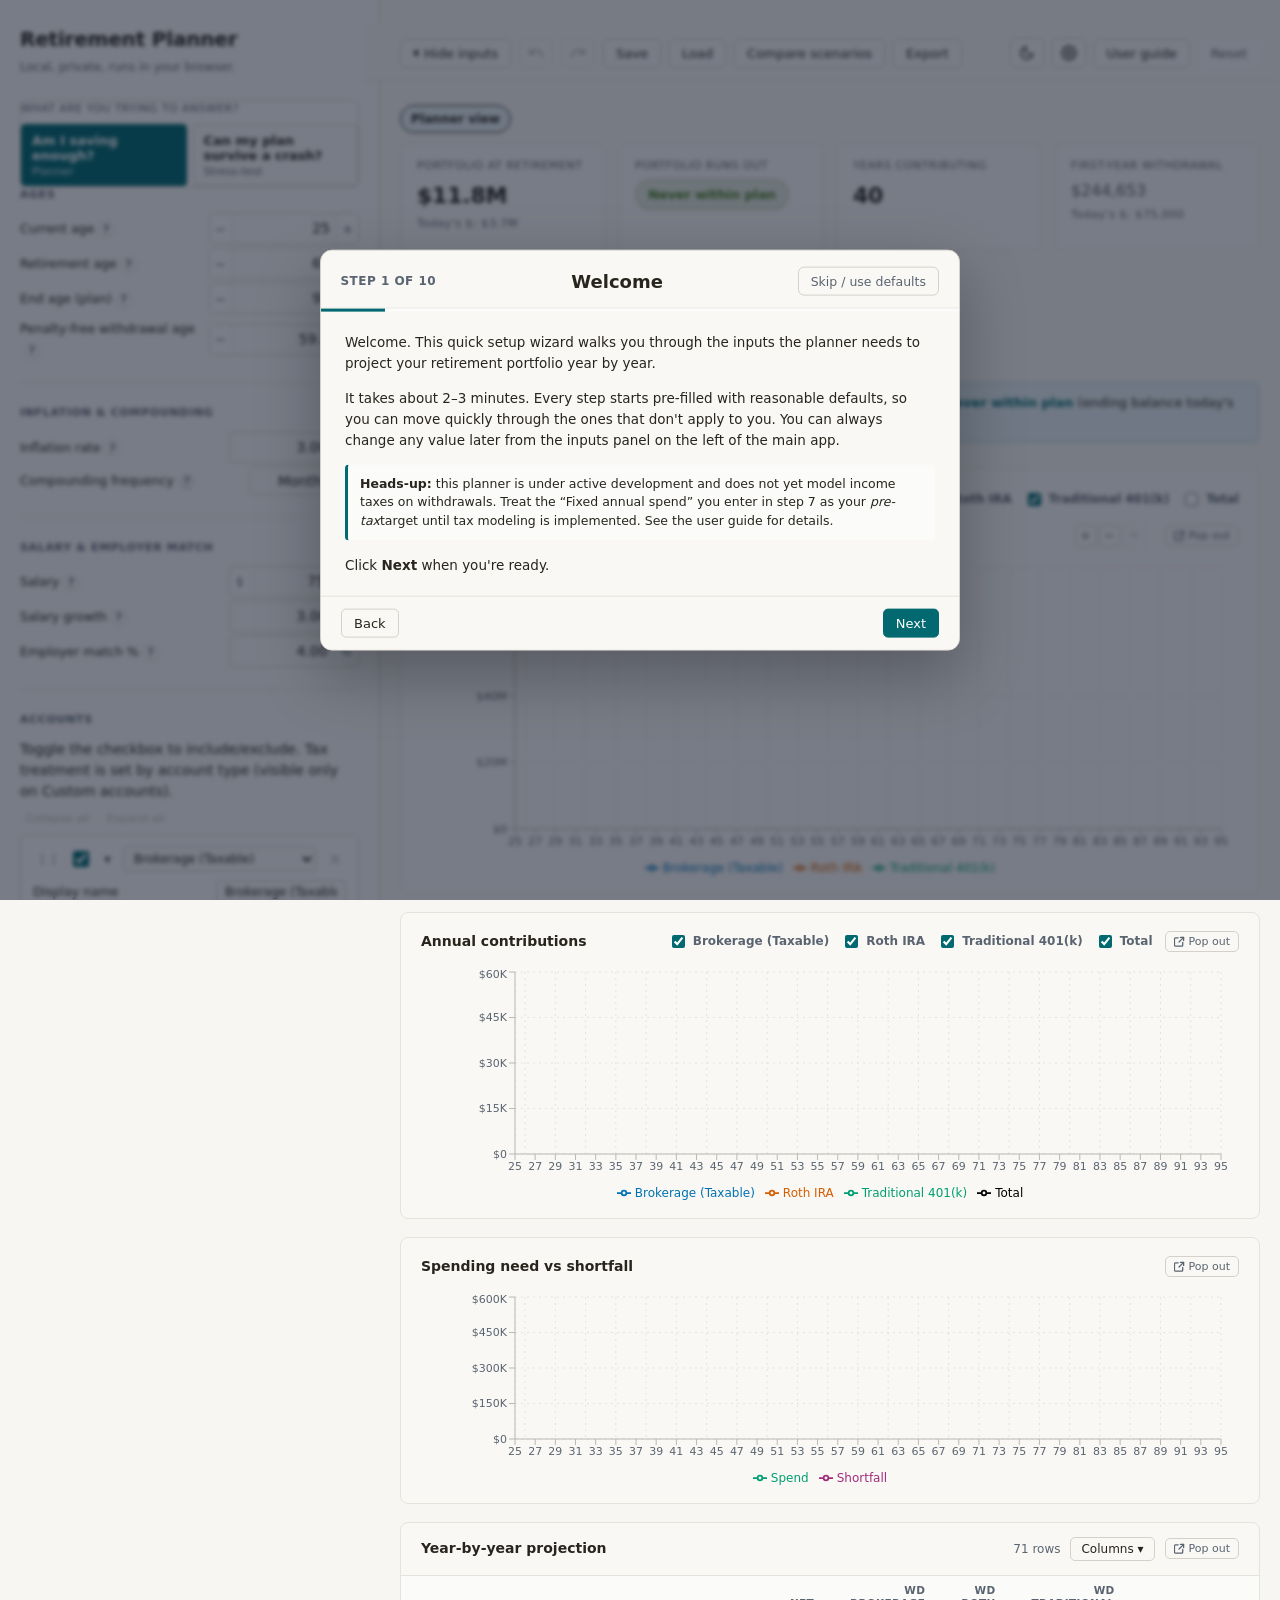
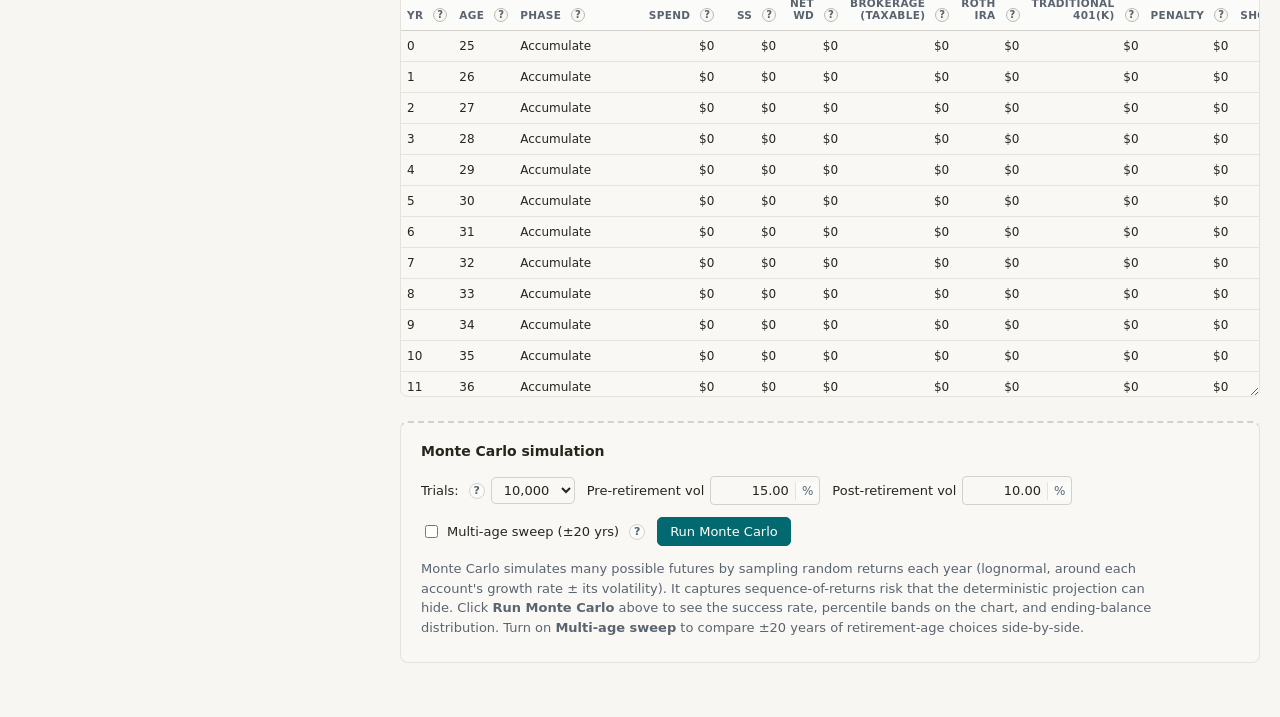
==== commit 151d3a31: "B83 / MODE-1 + MC-5: Planner vs Stress-test mode + per-year CPI Build of source 629d582. Adds: - MOD" ====
--- a/index.html
+++ b/index.html
@@ -36,9 +36,9 @@
       }
     })();
   </script>
-  <script type="module" crossorigin src="./assets/index-DzvR_0Za.js"></script>
+  <script type="module" crossorigin src="./assets/index-DvbGB_DF.js"></script>
   <link rel="modulepreload" crossorigin href="./assets/recharts-BSF95eZq.js">
-  <link rel="stylesheet" crossorigin href="./assets/index-BxVzIUU3.css">
+  <link rel="stylesheet" crossorigin href="./assets/index-CIdiZ-O0.css">
 </head>
 <body>
   <div id="root"></div>
--- a/assets/index-CIdiZ-O0.css
+++ b/assets/index-CIdiZ-O0.css
@@ -0,0 +1 @@
+:root{--bg: #F7F6F2;--surface: #F9F8F5;--surface-alt: #FBFBF9;--border: #D4D1CA;--border-soft: #E5E3DC;--text: #28251D;--text-muted: #5A6470;--text-faint: #BAB9B4;--primary: #01696F;--primary-hover: #0C4E54;--accent-soft: #E5F0F1;--error: #A12C7B;--warning: #964219;--success: #437A22;--gold-input: #FBF6E2;--chart-tax: #0072B2;--chart-roth: #D55E00;--chart-401k: #009E73;--chart-total: #000000;--chart-today: #CC79A7;--chart-mc-fan-outer: rgba(0, 0, 0, .1);--chart-mc-fan-outer-stroke: rgba(0, 0, 0, .1);--chart-mc-fan-inner: rgba(0, 0, 0, .2);--chart-mc-fan-inner-stroke: rgba(0, 0, 0, .2);--chart-mc-median: rgba(0, 0, 0, .55);--font-body: -apple-system, BlinkMacSystemFont, "Segoe UI", system-ui, sans-serif;--font-mono: ui-monospace, SFMono-Regular, "SF Mono", Menlo, Consolas, monospace}[data-palette=okabeIto]{--chart-tax: #0072B2;--chart-roth: #D55E00;--chart-401k: #009E73;--chart-total: #000000;--chart-today: #CC79A7}[data-palette=tableau10]{--chart-tax: #4E79A7;--chart-roth: #F28E2B;--chart-401k: #59A14F;--chart-total: #4E79A7;--chart-today: #E15759}[data-palette=calm]{--chart-tax: #20808D;--chart-roth: #A84B2F;--chart-401k: #6E522B;--chart-total: #1B474D;--chart-today: #944454}[data-theme=dark]{--bg: #14171C;--surface: #1B1F25;--surface-alt: #232830;--border: #383E48;--border-soft: #2A2F38;--text: #E8E6E0;--text-muted: #B8C0CC;--text-faint: #6A6864;--primary: #4FB8C0;--primary-hover: #6FCBD2;--accent-soft: #1F3438;--error: #E07AB7;--warning: #D78A55;--success: #84C264;--gold-input: #2C2616;--chart-total: #F1F0EB;--chart-mc-fan-outer: rgba(241, 240, 235, .14);--chart-mc-fan-outer-stroke: rgba(241, 240, 235, .18);--chart-mc-fan-inner: rgba(241, 240, 235, .28);--chart-mc-fan-inner-stroke: rgba(241, 240, 235, .32);--chart-mc-median: rgba(241, 240, 235, .75)}*{box-sizing:border-box}html,body{margin:0;padding:0}body{font-family:var(--font-body);background:var(--bg);color:var(--text);font-size:14px;line-height:1.5;-webkit-font-smoothing:antialiased}button{font-family:inherit;cursor:pointer}input,select{font-family:inherit;font-size:inherit;color:inherit}input[type=number]{font-feature-settings:"tnum"}.app{display:grid;grid-template-columns:380px 1fr;min-height:100vh;gap:0;transition:grid-template-columns .2s ease}.app.sidebar-collapsed{grid-template-columns:1fr}@media (max-width: 1100px){.app,.app.sidebar-collapsed{grid-template-columns:1fr}}.sidebar{background:var(--surface);border-right:1px solid var(--border);padding:24px 20px 40px;overflow-y:auto;height:100vh;position:sticky;top:0;transition:opacity .15s ease}.app.sidebar-collapsed .sidebar{display:none}@media (max-width: 1100px){.sidebar{position:static;height:auto}.app.sidebar-collapsed .sidebar{display:block}}.btn.sidebar-toggle{display:inline-flex;align-items:center;gap:6px}.btn.sidebar-toggle .chev{display:inline-block;width:0;height:0;border-top:4px solid transparent;border-bottom:4px solid transparent;border-right:5px solid currentColor;transition:transform .2s}.app.sidebar-collapsed .btn.sidebar-toggle .chev{transform:rotate(180deg)}.sidebar h1{font-size:20px;font-weight:600;margin:0 0 4px;letter-spacing:-.01em}.sidebar .tagline{font-size:12px;color:var(--text-muted);margin-bottom:24px}.section{margin-bottom:22px;padding-bottom:18px;border-bottom:1px solid var(--border-soft)}.section:last-child{border-bottom:0}.section h3{font-size:11px;font-weight:600;text-transform:uppercase;letter-spacing:.06em;color:var(--text-muted);margin:0 0 10px}.field{display:grid;grid-template-columns:1fr auto;align-items:center;gap:10px;margin-bottom:6px;min-height:28px}.field label{font-size:13px;color:var(--text)}.field .hint{font-size:13px;color:var(--text-muted);display:block;line-height:1.4}.field input[type=number],.field select{width:110px;padding:4px 8px;border:1px solid var(--border);border-radius:4px;background:var(--surface);text-align:right;font-variant-numeric:tabular-nums}.field input[type=number]:focus,.field select:focus{outline:none;border-color:var(--primary);box-shadow:0 0 0 2px #01696f26}.field input[type=text]{padding:4px 8px;border:1px solid var(--border);border-radius:4px;background:var(--surface);color:var(--text)}.field input[type=text]:focus{outline:none;border-color:var(--primary);box-shadow:0 0 0 2px #01696f26}.field.checkbox-field{display:flex;flex-wrap:wrap;align-items:center;gap:6px 10px;grid-template-columns:none}.field.checkbox-field>input[type=checkbox]{flex:0 0 auto;margin-top:3px}.field.checkbox-field>label{flex:1 1 auto;min-width:0;word-break:normal;overflow-wrap:break-word;color:var(--text)}.field.checkbox-field>.hint{flex:0 0 calc(100% - 26px);margin-left:26px;margin-top:2px;color:var(--text-muted)}.field input[type=checkbox]{width:16px;height:16px;margin:0;accent-color:var(--primary)}.toggle{display:inline-flex;background:var(--surface-alt);border:1px solid var(--border);border-radius:5px;padding:2px;gap:0}.toggle button{padding:4px 10px;font-size:12px;border:0;background:transparent;border-radius:3px;color:var(--text-muted);font-weight:500}.toggle button.active{background:var(--surface);color:var(--text);box-shadow:0 1px 2px #0000000d}.rank-row{display:grid;grid-template-columns:1fr auto;align-items:center;gap:8px;padding:4px 0;font-size:13px}.rank-row.disabled{color:var(--text-faint)}.rank-row select{width:56px;padding:3px 6px;border:1px solid var(--border);border-radius:4px;background:var(--surface);text-align:center}.rank-row select:disabled{background:var(--surface-alt);color:var(--text-faint)}.main{padding:28px 36px 40px;width:100%;max-width:1600px;margin:0 auto;min-width:0}.app.sidebar-collapsed .main{width:100%;max-width:1600px;margin:0 auto}@media (max-width: 1400px){.main{padding:24px 20px 36px}.chart-section{padding:16px 14px 10px}.kpi-grid{gap:10px}}@media (max-width: 700px){.main{padding:20px 16px}}.toolbar{display:flex;gap:8px;flex-wrap:wrap;margin-bottom:24px;align-items:center}.btn{padding:6px 12px;font-size:13px;border:1px solid var(--border);background:var(--surface);color:var(--text);border-radius:5px;font-weight:500;transition:all .15s}.btn:hover{border-color:var(--primary);color:var(--primary)}.btn.primary{background:var(--primary);color:#fff;border-color:var(--primary)}.btn.primary:hover{background:var(--primary-hover);border-color:var(--primary-hover);color:#fff}.btn.subtle{border-color:transparent;color:var(--text-muted)}.btn.subtle:hover{background:var(--surface-alt);color:var(--text)}.kpi-grid{display:grid;grid-template-columns:repeat(auto-fit,minmax(180px,1fr));gap:12px;margin-bottom:28px}.kpi{background:var(--surface);border:1px solid var(--border-soft);border-radius:8px;padding:14px 16px}.kpi .label{font-size:11px;color:var(--text-muted);text-transform:uppercase;letter-spacing:.05em;margin-bottom:4px}.kpi .value{font-size:22px;font-weight:600;font-variant-numeric:tabular-nums;letter-spacing:-.01em}.kpi .value.muted{color:var(--text-muted);font-weight:500;font-size:16px}.kpi.alert .value{color:var(--error)}.kpi.success .value{color:var(--success)}.chart-section{background:var(--surface);border:1px solid var(--border-soft);border-radius:8px;padding:18px 20px 12px;margin-bottom:18px}.chart-section h2{font-size:14px;font-weight:600;margin:0 0 14px;display:flex;justify-content:space-between;align-items:center}.chart-toggles{display:flex;gap:12px;font-size:12px;color:var(--text-muted);flex-wrap:wrap}.chart-toggles label{display:flex;align-items:center;gap:5px;cursor:pointer}.chart-toggles input{accent-color:var(--primary)}.opt-banner{background:var(--accent-soft);border:1px solid #B6D5D8;border-radius:6px;padding:10px 14px;font-size:13px;margin-top:8px;color:var(--text)}.opt-banner strong{color:var(--primary)}.proj-table-wrap{background:var(--surface);border:1px solid var(--border-soft);border-radius:8px;overflow:hidden;margin-bottom:18px}.proj-table-wrap .table-header{padding:14px 20px;display:flex;justify-content:space-between;align-items:center;gap:12px;border-bottom:1px solid var(--border-soft);flex-wrap:wrap}.proj-table-wrap .table-header h2{font-size:14px;font-weight:600;margin:0}.proj-table-wrap .table-header .header-tools{display:flex;align-items:center;gap:10px;font-size:12px;color:var(--text-muted)}.col-menu{position:relative;display:inline-block}.col-menu-btn{font-size:12px;padding:4px 10px;background:var(--surface);border:1px solid var(--border);border-radius:5px;color:var(--text);cursor:pointer;display:inline-flex;align-items:center;gap:4px}.col-menu-btn:hover{border-color:var(--primary);color:var(--primary)}.col-menu-panel{position:absolute;top:calc(100% + 4px);right:0;z-index:50;background:var(--surface);border:1px solid var(--border);border-radius:6px;box-shadow:0 4px 14px #00000014;padding:8px 4px;min-width:200px;max-height:320px;overflow-y:auto}.col-menu-panel label{display:flex;align-items:center;gap:8px;padding:5px 12px;font-size:12px;color:var(--text);cursor:pointer;white-space:nowrap}.col-menu-panel label:hover{background:var(--surface-alt)}.col-menu-panel input{accent-color:var(--primary)}.col-menu-panel .group-label{font-size:10px;text-transform:uppercase;letter-spacing:.05em;color:var(--text-muted);padding:8px 12px 4px;font-weight:600}.col-menu-panel .menu-actions{border-top:1px solid var(--border-soft);margin-top:6px;display:flex;gap:4px;padding:6px 8px 2px}.col-menu-panel .menu-actions button{flex:1;font-size:11px;padding:4px 8px;border:1px solid var(--border);border-radius:4px;background:var(--surface);color:var(--text-muted)}.col-menu-panel .menu-actions button:hover{color:var(--primary);border-color:var(--primary)}.popout-btn{background:transparent;border:1px solid var(--border);color:var(--text-muted);border-radius:5px;padding:3px 8px;font-size:11px;display:inline-flex;align-items:center;gap:4px;font-weight:500}.popout-btn:hover{color:var(--primary);border-color:var(--primary)}.popout-btn .icon{width:11px;height:11px;display:inline-block}.chart-section .h2-right{display:flex;align-items:center;gap:12px;flex-wrap:wrap;justify-content:flex-end}.proj-table-scroll{height:420px;min-height:200px;max-height:80vh;overflow:auto;resize:vertical}table.proj{width:100%;border-collapse:collapse;font-size:12px;font-variant-numeric:tabular-nums}table.proj th{position:sticky;top:0;background:var(--surface-alt);text-align:right;font-weight:600;color:var(--text-muted);padding:8px 6px;font-size:10.5px;text-transform:uppercase;letter-spacing:.03em;border-bottom:1px solid var(--border);white-space:normal;vertical-align:bottom;line-height:1.2}table.proj th .th-with-help{white-space:normal;align-items:flex-end}table.proj th:nth-child(1),table.proj th:nth-child(2),table.proj th:nth-child(3){text-align:left}table.proj td{padding:6px;text-align:right;border-bottom:1px solid var(--border-soft);white-space:nowrap}table.proj td:nth-child(1),table.proj td:nth-child(2),table.proj td:nth-child(3){text-align:left}table.proj tr.shortfall td{color:var(--error)}table.proj tr.retire td:nth-child(3){color:var(--primary);font-weight:500}.cascade-toggle{display:flex;gap:8px;align-items:center;margin-top:8px;font-size:12px;color:var(--text-muted)}.field.disabled label,.field.disabled .hint{color:var(--text-faint)}.field.disabled input,.field.disabled select{background:var(--surface-alt);color:var(--text-faint);cursor:not-allowed}.num-input-wrap{display:inline-flex;align-items:center;border:1px solid var(--border);border-radius:4px;background:var(--surface);overflow:hidden;width:130px}.num-input-wrap:focus-within{border-color:var(--primary);box-shadow:0 0 0 2px #01696f26}.field.disabled .num-input-wrap{background:var(--surface-alt)}.num-input-wrap input[type=number],.num-input-wrap input[type=text]{border:0;outline:none;flex:1;min-width:0;padding:4px 6px;background:transparent;text-align:right;font-variant-numeric:tabular-nums;-moz-appearance:textfield;font:inherit;color:inherit}.num-input-wrap input[type=number]::-webkit-outer-spin-button,.num-input-wrap input[type=number]::-webkit-inner-spin-button{-webkit-appearance:none;margin:0}.num-prefix,.num-suffix{font-size:12px;color:var(--text-muted);padding:0 6px;background:var(--surface-alt);user-select:none;white-space:nowrap}.num-prefix{border-right:1px solid var(--border-soft)}.num-suffix{border-left:1px solid var(--border-soft)}.num-stepper{border:0;background:var(--surface-alt);color:var(--text-muted);font-size:14px;line-height:1;padding:0;width:22px;align-self:stretch;cursor:pointer;user-select:none;display:inline-flex;align-items:center;justify-content:center;transition:background 80ms ease,color 80ms ease}.num-stepper:hover:not(:disabled){background:var(--border-soft);color:var(--text)}.num-stepper:active:not(:disabled){background:var(--border)}.num-stepper:disabled{opacity:.4;cursor:not-allowed}.num-stepper-down{border-right:1px solid var(--border-soft)}.num-stepper-up{border-left:1px solid var(--border-soft)}.num-input-wrap:has(.num-stepper){width:150px}.field-error{display:block;font-size:11px;color:var(--warning, #964219);margin-top:4px;line-height:1.3}.help-tip{position:relative;display:inline-flex;margin-left:6px;cursor:help}.help-tip-icon{display:inline-flex;align-items:center;justify-content:center;width:14px;height:14px;border:1px solid var(--text-faint);color:var(--text-muted);border-radius:50%;font-size:10px;font-weight:600;background:var(--surface);line-height:1}.help-tip:hover .help-tip-icon,.help-tip:focus .help-tip-icon{border-color:var(--primary);color:var(--primary)}.help-tip-bubble{position:absolute;bottom:calc(100% + 6px);right:-8px;width:260px;background:var(--text);color:#fff;font-size:11.5px;font-weight:400;line-height:1.45;padding:8px 10px;border-radius:5px;text-transform:none;letter-spacing:normal;pointer-events:none;opacity:0;transform:translateY(2px);transition:opacity .15s,transform .15s;z-index:100;box-shadow:0 4px 12px #0000002e}.help-tip:hover .help-tip-bubble,.help-tip:focus .help-tip-bubble{opacity:1;transform:translateY(0)}.th-with-help{display:inline-flex;align-items:center;gap:4px;white-space:nowrap}.th-with-help .help-tip-bubble{bottom:auto;top:calc(100% + 6px);right:auto;left:0;font-weight:400;text-transform:none;letter-spacing:normal;white-space:normal;word-wrap:break-word;z-index:200;transform:translateY(-2px)}.th-with-help .help-tip:hover .help-tip-bubble,.th-with-help .help-tip:focus .help-tip-bubble{transform:translateY(0)}.account-card{border:1px solid var(--border);border-radius:6px;background:var(--surface-alt);padding:10px 12px;margin-bottom:10px}.account-card.disabled{opacity:.55;background:var(--surface)}.account-head{display:flex;gap:8px;align-items:center;margin-bottom:6px}.account-head input[type=checkbox]{width:16px;height:16px;accent-color:var(--primary)}.account-type-select{flex:1;padding:4px 6px;border:1px solid var(--border);border-radius:4px;background:var(--surface);font-size:12px;font-weight:500}.account-remove{background:transparent;border:0;color:var(--text-faint);font-size:18px;width:22px;height:22px;border-radius:4px;display:flex;align-items:center;justify-content:center;padding:0;line-height:1}.account-remove:hover{background:#a12c7b14;color:var(--error)}.account-hint{font-size:11px;color:var(--text-faint);margin:2px 0 6px;line-height:1.3}.account-card .field input[type=text]{padding:4px 8px;border:1px solid var(--border);border-radius:4px;background:var(--surface);width:130px;font-size:12px}.rank-grid{display:grid;grid-template-columns:1fr 1fr;gap:6px 12px;margin-top:6px;padding-top:6px;border-top:1px dashed var(--border-soft)}.rank-grid .rank-row{font-size:12px}.rank-grid .rank-row select{width:50px}.account-actions{display:flex;justify-content:flex-end;margin-top:4px}.btn-tiny{background:transparent;border:0;color:var(--text-faint);font-size:11px;padding:2px 6px;border-radius:3px}.btn-tiny:hover{background:var(--surface);color:var(--primary)}.add-account select{width:100%;padding:6px 10px;border:1px dashed var(--border);border-radius:5px;background:var(--surface-alt);color:var(--primary);font-size:13px;font-weight:500;cursor:pointer}.add-account select:hover{border-color:var(--primary);background:var(--accent-soft)}.currency-section{margin-top:12px;padding-top:14px;border-top:2px solid var(--border-soft);border-bottom:0!important}.currency-section .field select{width:130px}.ss-link{display:inline-block;margin-top:6px;font-size:12px;color:var(--primary);text-decoration:none}.ss-link:hover{text-decoration:underline;color:var(--primary-hover)}.ug-overlay{position:fixed;inset:0;background:#00000052;z-index:999;animation:ug-fade .12s ease-out}@keyframes ug-fade{0%{opacity:0}to{opacity:1}}.ug-drawer{position:fixed;top:0;right:0;bottom:0;width:min(520px,92vw);background:var(--surface);border-left:1px solid var(--border);box-shadow:-8px 0 24px #0000001f;display:flex;flex-direction:column;z-index:1000;animation:ug-slide .18s cubic-bezier(.2,.8,.2,1)}@keyframes ug-slide{0%{transform:translate(100%)}to{transform:translate(0)}}.ug-header{display:flex;align-items:flex-start;justify-content:space-between;padding:16px 20px 12px;border-bottom:1px solid var(--border-soft);gap:12px}.ug-title-block{display:flex;flex-direction:column;gap:8px;min-width:0}.ug-title-block h2{margin:0;font-size:18px;line-height:1.2;color:var(--text)}.ug-download{align-self:flex-start;font-size:11px;padding:4px 10px}.ug-close{background:transparent;border:none;font-size:28px;line-height:1;color:var(--text-muted);cursor:pointer;padding:0 4px}.ug-close:hover{color:var(--text)}.ug-search{padding:10px 20px;border-bottom:1px solid var(--border-soft)}.ug-search input{width:100%;padding:7px 10px;border:1px solid var(--border);border-radius:6px;font-size:13px;background:var(--surface-alt);color:var(--text)}.ug-search input:focus{outline:none;border-color:var(--primary)}.ug-body{flex:1;overflow-y:auto;padding:16px 20px 32px;font-size:13px;line-height:1.55;color:var(--text)}.ug-intro{color:var(--text-muted);border-left:3px solid var(--border);padding:4px 0 4px 12px;margin:0 0 18px;font-size:12.5px;line-height:1.5}.ug-empty{color:var(--text-muted);font-style:italic}.ug-section{margin-bottom:22px}.ug-section-title{font-size:14px;font-weight:600;color:var(--primary);margin:0 0 8px;padding-bottom:6px;border-bottom:1px solid var(--border-soft)}.ug-section h3{font-size:13px;font-weight:600;margin:14px 0 4px;color:var(--text)}.ug-section h4{font-size:12.5px;font-weight:600;margin:10px 0 2px;color:var(--text)}.ug-section p{margin:0 0 8px}.ug-section ul{margin:0 0 10px;padding-left:20px}.ug-section li{margin-bottom:4px}.ug-section code{font-family:ui-monospace,SFMono-Regular,SF Mono,Menlo,monospace;font-size:11.5px;background:var(--surface-alt);border:1px solid var(--border-soft);padding:1px 4px;border-radius:3px}.ug-section a{color:var(--primary)}.ug-section em{color:var(--text-muted);font-style:italic}.wiz-overlay{position:fixed;inset:0;background:#0f172a8c;backdrop-filter:blur(2px);z-index:1500;animation:ug-fade .16s ease-out}.wiz-modal{position:fixed;top:50%;left:50%;transform:translate(-50%,-50%);width:min(640px,94vw);max-height:min(86vh,820px);background:var(--surface);border:1px solid var(--border);border-radius:12px;box-shadow:0 24px 64px #00000047;display:flex;flex-direction:column;z-index:1501;overflow:hidden;animation:wiz-pop .2s cubic-bezier(.2,.8,.2,1)}@keyframes wiz-pop{0%{opacity:0;transform:translate(-50%,-48%) scale(.96)}to{opacity:1;transform:translate(-50%,-50%) scale(1)}}.wiz-header{display:grid;grid-template-columns:auto 1fr auto;align-items:center;gap:12px;padding:16px 20px 12px;border-bottom:1px solid var(--border-soft)}.wiz-step-indicator{font-size:12px;font-weight:600;color:var(--text-muted);text-transform:uppercase;letter-spacing:.04em;white-space:nowrap}.wiz-title{margin:0;font-size:18px;font-weight:600;color:var(--text);text-align:center}.wiz-skip{background:transparent;border:1px solid var(--border);color:var(--text-muted);padding:6px 12px;border-radius:6px;font-size:12.5px;cursor:pointer;white-space:nowrap}.wiz-skip:hover{border-color:var(--text-muted);color:var(--text)}.wiz-progress{height:3px;background:var(--surface-alt);position:relative}.wiz-progress-bar{height:100%;background:var(--primary);transition:width .22s cubic-bezier(.2,.8,.2,1)}.wiz-body{padding:20px 24px;overflow-y:auto;flex:1;min-height:0}.wiz-step{display:flex;flex-direction:column;gap:14px}.wiz-step p{margin:0;font-size:13.5px;line-height:1.55;color:var(--text)}.wiz-callout{padding:10px 12px;background:var(--surface-alt);border-left:3px solid var(--primary);border-radius:4px;font-size:12.5px;line-height:1.5;color:var(--text)}.wiz-field{display:flex;flex-direction:column;gap:4px}.wiz-field>label{font-size:12.5px;font-weight:600;color:var(--text)}.wiz-field-check>label{display:flex;align-items:center;gap:8px;cursor:pointer;font-weight:600;font-size:13px}.wiz-field-check input[type=checkbox]{width:16px;height:16px;cursor:pointer}.wiz-hint{font-size:11.5px;color:var(--text-muted);line-height:1.45}.wiz-input-wrap{display:flex;align-items:stretch;border:1px solid var(--border);border-radius:6px;background:var(--surface-alt);overflow:hidden}.wiz-input-wrap:focus-within{border-color:var(--primary);box-shadow:0 0 0 2px #6366f126}.wiz-prefix,.wiz-suffix{display:flex;align-items:center;padding:0 8px;font-size:13px;color:var(--text-muted);background:var(--surface-alt)}.wiz-prefix{border-right:1px solid var(--border-soft)}.wiz-suffix{border-left:1px solid var(--border-soft)}.wiz-input-wrap input[type=number]{flex:1;border:none;background:var(--surface);padding:7px 10px;font-size:13px;color:var(--text);outline:none;width:100%;min-width:0}.wiz-field select{border:1px solid var(--border);border-radius:6px;background:var(--surface);padding:7px 10px;font-size:13px;color:var(--text)}.wiz-field select:focus{outline:none;border-color:var(--primary);box-shadow:0 0 0 2px #6366f126}.wiz-account-card{border:1px solid var(--border);border-radius:8px;padding:12px 14px;background:var(--surface-alt)}.wiz-account-head{margin-bottom:10px}.wiz-account-toggle{display:flex;align-items:center;gap:8px;cursor:pointer;font-size:13px;color:var(--text)}.wiz-account-toggle input[type=checkbox]{width:16px;height:16px;cursor:pointer}.wiz-account-grid{display:grid;grid-template-columns:repeat(2,minmax(0,1fr));gap:10px 12px}@media (max-width: 520px){.wiz-account-grid{grid-template-columns:1fr}}.wiz-review-grid{display:flex;flex-direction:column;border:1px solid var(--border-soft);border-radius:8px;overflow:hidden}.wiz-review-row{display:grid;grid-template-columns:140px 1fr;gap:12px;padding:10px 14px;font-size:13px;border-bottom:1px solid var(--border-soft)}.wiz-review-row:last-child{border-bottom:0}.wiz-review-row>span:first-child{font-weight:600;color:var(--text-muted)}.wiz-review-row>span:last-child{color:var(--text)}.wiz-footer{display:flex;align-items:center;gap:8px;padding:12px 20px;border-top:1px solid var(--border-soft);background:var(--surface)}.reset-menu-wrap{position:relative}.reset-menu{position:absolute;top:calc(100% + 6px);right:0;width:280px;background:var(--surface);border:1px solid var(--border);border-radius:8px;box-shadow:0 8px 24px #00000029;display:flex;flex-direction:column;padding:4px;z-index:200;animation:ug-fade .12s ease-out}.reset-menu-item{display:flex;flex-direction:column;gap:2px;align-items:stretch;text-align:left;background:transparent;border:none;padding:9px 12px;border-radius:6px;cursor:pointer;color:var(--text);font-size:13px;line-height:1.4}.reset-menu-item:hover{background:var(--surface-alt)}.reset-menu-item strong{font-weight:600;color:var(--text)}.reset-menu-item span{font-size:11.5px;color:var(--text-muted)}.reset-menu-cancel{text-align:center;font-weight:500;color:var(--text-muted);border-top:1px solid var(--border-soft);margin-top:4px;padding-top:9px}.mc-panel{margin-top:24px;border-top:2px dashed var(--border);padding-top:18px}.mc-panel h2{display:flex;justify-content:space-between;align-items:center}.mc-success-badge{display:inline-block;padding:4px 10px;border-radius:12px;font-size:12px;font-weight:600}.mc-stale-badge{display:inline-block;padding:3px 9px;border-radius:10px;background:#f3e3c8;color:#7a5a14;font-size:11.5px;font-weight:600}.mc-controls{display:flex;gap:12px;align-items:center;margin-bottom:12px;flex-wrap:wrap}.mc-trials-label{display:flex;gap:6px;align-items:center;font-size:13px;color:var(--text)}.mc-trials-label select{padding:4px 8px;border:1px solid var(--border);border-radius:5px;background:var(--surface);font-size:13px}.mc-vol-field{display:flex;gap:6px;align-items:center;font-size:13px;color:var(--text)}.mc-vol-field.disabled{opacity:.55;cursor:not-allowed}.mc-vol-field .mc-vol-label{white-space:nowrap}.mc-vol-input{width:110px}.mc-vol-input input{width:100%;padding:4px 26px 4px 8px;border:1px solid var(--border);border-radius:5px;background:var(--surface);font-size:13px;text-align:right}.mc-vol-input input:disabled{background:#f1efe9;color:var(--text-muted);cursor:not-allowed}.mc-vol-input .num-suffix{right:8px}.mc-progress{font-size:12.5px;color:var(--text-muted);font-family:ui-monospace,SFMono-Regular,Menlo,Consolas,monospace}.mc-error{background:#fbeae5;color:#8a2c1c;padding:8px 12px;border-radius:6px;font-size:13px;margin-bottom:12px}.mc-empty{font-size:13px;color:var(--text-muted);max-width:760px;line-height:1.5}.mc-summary-grid{display:grid;grid-template-columns:repeat(3,minmax(0,1fr));gap:16px;margin:12px 0 18px}@media (max-width: 800px){.mc-summary-grid{grid-template-columns:1fr}}.mc-stat{background:var(--surface-alt);border:1px solid var(--border-soft);border-radius:8px;padding:12px 14px}.mc-stat-label{font-size:11.5px;text-transform:uppercase;letter-spacing:.04em;color:var(--text-muted);margin-bottom:4px}.mc-stat-value{font-size:22px;font-weight:600;color:var(--text);line-height:1.1}.mc-stat-hint{font-size:11.5px;color:var(--text-muted);margin-top:4px;line-height:1.4}.mc-tables{display:grid;grid-template-columns:minmax(0,1fr) minmax(0,1fr);gap:24px}@media (max-width: 800px){.mc-tables{grid-template-columns:1fr}}.mc-table-wrap h3{font-size:14px;font-weight:600;margin:0 0 8px;color:var(--text)}.mc-table{width:100%;border-collapse:collapse;font-size:12.5px}.mc-table th,.mc-table td{text-align:left;padding:6px 8px;border-bottom:1px solid var(--border-soft)}.mc-table th{font-weight:600;color:var(--text-muted);text-transform:uppercase;font-size:11px;letter-spacing:.03em}.mc-table td:nth-child(2){font-variant-numeric:tabular-nums;white-space:nowrap}.mc-histogram{display:flex;flex-direction:column;gap:5px}.mc-hist-row{display:grid;grid-template-columns:64px minmax(0,1fr);gap:8px;align-items:center;font-size:12px}.mc-hist-label{color:var(--text-muted);font-variant-numeric:tabular-nums}.mc-hist-bar-wrap{display:flex;align-items:center;gap:6px}.mc-hist-bar{height:14px;background:var(--chart-roth, #c97050);border-radius:2px;min-width:1px}.mc-hist-count{font-size:11.5px;color:var(--text-muted);font-variant-numeric:tabular-nums}.accounts-toolbar{display:flex;gap:6px;margin-bottom:8px}.account-card.collapsed{padding-bottom:8px}.account-card.collapsed .account-head{margin-bottom:0}.account-collapse-btn{background:transparent;border:none;cursor:pointer;color:var(--text-muted);font-size:12px;padding:0 4px;line-height:1;display:inline-flex;align-items:center;justify-content:center}.account-collapse-btn:hover{color:var(--text)}.caret{display:inline-block;transition:transform .12s ease-out;font-size:14px;line-height:1}.caret.caret-down{transform:rotate(0)}.caret.caret-right{transform:rotate(-90deg)}.account-collapsed-summary{display:flex;justify-content:space-between;align-items:baseline;gap:12px;padding:4px 2px 0;font-size:12px;color:var(--text-muted)}.account-collapsed-summary .acs-name{font-weight:500;color:var(--text);overflow:hidden;text-overflow:ellipsis;white-space:nowrap;flex:1;min-width:0}.account-collapsed-summary .acs-balance{font-variant-numeric:tabular-nums;flex-shrink:0}.ds-subsection{margin-top:10px;padding-top:10px;border-top:1px dashed var(--border-soft)}.ds-subsection-header{font-size:12px;font-weight:600;color:var(--text-muted);text-transform:uppercase;letter-spacing:.04em;margin-bottom:6px}.ds-rank-list{display:flex;flex-direction:column;gap:4px}.ds-rank-row{display:flex;align-items:center;gap:8px;padding:4px 6px;background:var(--surface-alt);border-radius:4px}.ds-rank-name{flex:1;font-size:12px;color:var(--text);overflow:hidden;text-overflow:ellipsis;white-space:nowrap}.ds-rank-row input[type=number]{width:56px;padding:3px 6px;font-size:12px;border:1px solid var(--border);border-radius:4px;background:var(--surface);color:var(--text)}.ug-loading,.ug-error{font-size:13px;color:var(--text-muted);padding:12px 0}.ug-error{color:var(--danger, #c0392b)}.ug-markdown h1{font-size:20px;margin:0 0 8px;color:var(--text)}.ug-markdown h2{font-size:17px;margin:18px 0 6px;color:var(--text);border-bottom:1px solid var(--border-soft);padding-bottom:4px}.ug-markdown h3{font-size:14px;margin:14px 0 4px;color:var(--text)}.ug-markdown h4{font-size:13px;margin:10px 0 2px;color:var(--text-muted);text-transform:uppercase;letter-spacing:.03em}.ug-markdown p{font-size:13px;line-height:1.55;margin:0 0 8px;color:var(--text)}.ug-markdown ul,.ug-markdown ol{font-size:13px;line-height:1.55;margin:0 0 8px;padding-left:22px;color:var(--text)}.ug-markdown li{margin-bottom:3px}.ug-markdown li p{margin-bottom:4px}.ug-markdown code{font-family:ui-monospace,SFMono-Regular,Menlo,monospace;font-size:12px;background:var(--surface-alt);padding:1px 5px;border-radius:3px;color:var(--text)}.ug-markdown pre{background:var(--surface-alt);padding:10px 12px;border-radius:6px;overflow-x:auto;font-size:12px;margin:0 0 10px}.ug-markdown pre code{background:transparent;padding:0}.ug-markdown a{color:var(--primary);text-decoration:underline}.ug-markdown blockquote{margin:0 0 10px;padding:6px 12px;border-left:3px solid var(--border);color:var(--text-muted);font-style:italic;font-size:13px}.ug-markdown table{width:100%;border-collapse:collapse;font-size:12px;margin:0 0 10px}.ug-markdown th,.ug-markdown td{padding:5px 8px;border-bottom:1px solid var(--border-soft);text-align:left}.ug-markdown th{font-weight:600;color:var(--text-muted)}.ug-markdown hr{border:none;border-top:1px solid var(--border-soft);margin:12px 0}.modal-overlay{position:fixed;inset:0;background:#0f172a73;backdrop-filter:blur(2px);display:flex;align-items:center;justify-content:center;z-index:1200;animation:ug-fade .14s ease-out;padding:24px}.modal-panel{background:var(--surface);border:1px solid var(--border);border-radius:10px;box-shadow:0 20px 60px #0000002e;display:flex;flex-direction:column;width:min(640px,100%);max-height:min(86vh,880px);overflow:hidden}.modal-header{display:flex;align-items:center;justify-content:space-between;padding:14px 20px;border-bottom:1px solid var(--border-soft)}.modal-header h2{margin:0;font-size:18px;line-height:1.2;color:var(--text);font-weight:600}.modal-close{background:transparent;border:none;font-size:26px;line-height:1;color:var(--text-muted);cursor:pointer;padding:0 6px}.modal-close:hover{color:var(--text)}.modal-body{padding:16px 20px 24px;overflow-y:auto;font-size:13px;line-height:1.55;color:var(--text)}.chart-units{display:inline-flex;align-items:center;border:1px solid var(--border);border-radius:5px;overflow:hidden;background:var(--surface);font-size:12px;margin-right:12px}.chart-units button{appearance:none;border:0;background:transparent;color:var(--text-muted);padding:4px 10px;font-size:12px;font-weight:500;cursor:pointer;line-height:1.4}.chart-units button+button{border-left:1px solid var(--border)}.chart-units button.active{background:var(--primary);color:var(--on-primary, #fff)}.chart-units button:not(.active):hover{color:var(--text)}.sticky-toolbar{position:sticky;top:0;z-index:50;background:var(--bg);margin-left:-36px;margin-right:-36px;padding:14px 36px 12px;border-bottom:1px solid var(--border-soft)}@media (max-width: 700px){.sticky-toolbar{margin-left:-16px;margin-right:-16px;padding:12px 16px 10px}}.btn.theme-toggle{display:inline-flex;align-items:center;justify-content:center;padding:6px 8px;min-width:32px;line-height:0}.btn.theme-toggle svg{display:block;color:var(--text)}.btn.btn-icon{display:inline-flex;align-items:center;justify-content:center;padding:6px 8px;min-width:32px;line-height:0}.btn.btn-icon svg{display:block;color:var(--text)}.btn.btn-icon:disabled{opacity:.4;cursor:not-allowed}.btn.btn-icon:disabled:hover{border-color:var(--border);color:var(--text)}.last-saved{font-size:11px;color:var(--text-muted);font-variant-numeric:tabular-nums;margin-left:-2px;margin-right:4px;white-space:nowrap}.kpi-pill{display:inline-flex;align-items:center;gap:6px;padding:5px 12px;border-radius:999px;font-size:13px;font-weight:600;letter-spacing:-.01em;border:1px solid transparent;font-variant-numeric:tabular-nums}.kpi-pill--ok{background:#437a221f;color:var(--success);border-color:#437a2247}.kpi-pill--alert{background:#a12c7b1f;color:var(--error);border-color:#a12c7b47}[data-theme=dark] .kpi-pill--ok{background:#84c26429;border-color:#84c26457}[data-theme=dark] .kpi-pill--alert{background:#e07ab72e;border-color:#e07ab75c}.kpi-pill--warn{background:#b07a0024;color:#8a5e00;border-color:#b07a0052}[data-theme=dark] .kpi-pill--warn{background:#e8bc6029;color:#e8bc60;border-color:#e8bc6057}.kpi-mc-block{display:flex;flex-direction:column;align-items:flex-start;gap:4px;margin-top:8px}.kpi-mc-block .kpi-mc-subtitle{font-size:11px;color:var(--text-muted);letter-spacing:0;text-transform:none;font-weight:400}.kpi-range{margin-top:6px;display:flex;flex-direction:column;gap:1px;font-size:11px;color:var(--text-muted);letter-spacing:0;text-transform:none;font-weight:400;font-variant-numeric:tabular-nums}.kpi-range .kpi-range-row{display:inline-flex;align-items:baseline;gap:4px;white-space:nowrap}.kpi-range .kpi-range-arrow{font-size:10px;line-height:1;color:var(--text-faint);width:10px;display:inline-block;text-align:center}.kpi-range .kpi-range-label{color:var(--text-faint)}.kpi-range.kpi-range--stale{color:var(--text-faint);opacity:.7}.chart-yzoom{display:inline-flex;align-items:center;gap:2px;margin-right:8px}.chart-yzoom button{width:22px;height:22px;padding:0;font-size:13px;line-height:1;border:1px solid var(--border);background:var(--surface);color:var(--text-muted);border-radius:4px;cursor:pointer;display:inline-flex;align-items:center;justify-content:center;transition:background .15s ease,color .15s ease}.chart-yzoom button:hover:not(:disabled){background:var(--surface-alt);color:var(--text)}.chart-yzoom button:disabled{opacity:.4;cursor:not-allowed}.chart-yzoom .chart-yzoom-reset{font-size:11px}.validation-banner{display:flex;gap:8px;align-items:flex-start;padding:8px 10px;margin:0 0 10px;background:#9642191a;border:1px solid rgba(150,66,25,.32);border-radius:6px;font-size:12px;color:var(--warning);line-height:1.4}.validation-banner ul{margin:0;padding-left:14px;flex:1}.validation-banner li{margin:1px 0}.validation-icon{font-size:14px;line-height:1.4;flex:0 0 auto}[data-theme=dark] .validation-banner{background:#d78a551f;border-color:#d78a5557}.account-drag-handle{background:transparent;border:none;color:var(--text-faint);cursor:grab;padding:0 2px;font-size:14px;line-height:1;user-select:none;touch-action:none}.account-drag-handle:hover{color:var(--text-muted)}.account-drag-handle:active{cursor:grabbing}.account-drag-handle .drag-dots{letter-spacing:-2px;font-weight:700}.account-card.dragging{box-shadow:0 4px 14px #0000001f}.account-collapsed-summary .acs-meta{display:inline-flex;align-items:center;gap:6px;margin-left:8px;font-variant-numeric:tabular-nums;color:var(--text-muted)}.account-collapsed-summary .acs-sep{color:var(--text-faint)}.account-collapsed-summary,.account-card .account-head{cursor:pointer}.account-card .account-head:hover{background:var(--surface-alt)}.sidebar .field label{font-size:12.5px;line-height:1.25}.sidebar .field{gap:8px;margin-bottom:4px}.ug-search{display:flex;gap:8px;align-items:center}.ug-search-field{flex:1 1 auto;display:flex;align-items:center;gap:4px;border:1px solid var(--border);border-radius:6px;background:var(--surface);padding:0 4px 0 0;transition:border-color .12s ease}.ug-search-field:focus-within{border-color:var(--primary)}.ug-search-field input[type=search]{flex:1 1 auto;border:0;outline:none;background:transparent;padding:7px 10px;font-size:13px;color:var(--text);min-width:0}.ug-search-counter{flex:0 0 auto;font-size:11px;color:var(--text-muted);font-variant-numeric:tabular-nums;padding:0 4px;white-space:nowrap}.ug-search-nav{flex:0 0 auto;appearance:none;border:0;background:transparent;color:var(--text-muted);cursor:pointer;font-size:16px;line-height:1;padding:4px 6px;border-radius:4px}.ug-search-nav:not(:disabled):hover{color:var(--primary);background:var(--surface-alt)}.ug-search-nav:disabled{opacity:.35;cursor:default}.ug-search .ug-jump{flex:0 0 auto;max-width:200px;padding:7px 8px;border:1px solid var(--border);border-radius:6px;font-size:13px;background:var(--surface-alt);color:var(--text)}.ug-search .ug-jump:focus{outline:none;border-color:var(--primary)}.ug-markdown mark.ug-hit{background:#ffc55373;color:inherit;border-radius:2px;padding:0 1px}.ug-markdown mark.ug-hit-active{background:#ffc553f2;color:#1a1a1a;outline:2px solid var(--primary);outline-offset:1px}.mc-run-progress{position:relative;min-width:180px;overflow:hidden;cursor:progress}.mc-run-progress-fill{position:absolute;left:0;top:0;bottom:0;background:#ffffff40;transition:width .2s ease;pointer-events:none}.mc-run-progress-label{position:relative;z-index:1}.modal-panel--wide{max-width:min(1280px,95vw);width:100%}.compare-slots{display:grid;grid-template-columns:repeat(3,minmax(0,1fr));gap:12px;margin:12px 0 16px}@media (max-width: 1023px){.compare-slots{grid-template-columns:repeat(2,minmax(0,1fr))}}@media (max-width: 700px){.compare-slots{grid-template-columns:1fr}}.compare-slot{border:1px dashed var(--border);border-radius:8px;padding:10px 12px;background:var(--surface);display:flex;flex-direction:column;gap:6px;min-height:110px;transition:border-color .12s ease,background .12s ease}.compare-slot--loaded{border-style:solid}.compare-slot--drag{border-color:var(--accent, #1f77b4);background:#1f77b40f}.compare-slot-head{display:flex;align-items:center;gap:8px}.compare-slot-swatch{display:inline-block;width:12px;height:12px;border-radius:50%;flex:0 0 auto}.compare-slot-label{font-weight:600;flex:1}.compare-slot-body{display:flex;flex-direction:column;gap:2px}.compare-slot-desc{font-size:12.5px;color:var(--muted)}.compare-slot-error{font-size:12px;color:#b91c1c}.compare-kpis{margin:8px 0 16px;overflow-x:auto}.compare-kpis table{width:100%;border-collapse:collapse;font-size:13.5px}.compare-kpis th,.compare-kpis td{text-align:left;padding:6px 10px;border-bottom:1px solid var(--border)}.compare-kpis thead th{font-weight:600;background:var(--surface)}.compare-kpis tbody th{font-weight:500;color:var(--muted)}.compare-kpi-swatch{display:inline-block;width:10px;height:10px;border-radius:50%;margin-right:6px;vertical-align:middle}.compare-charts{display:grid;grid-template-columns:1fr;gap:16px}@media (min-width: 1024px){.compare-charts{grid-template-columns:repeat(2,minmax(0,1fr))}}@media (min-width: 1400px){.compare-charts{grid-template-columns:repeat(3,minmax(0,1fr))}}.compare-chart{border:1px solid var(--border);border-radius:8px;padding:8px 8px 4px;background:var(--surface)}.compare-chart h3{margin:0 0 6px;font-size:13px;font-weight:600;color:var(--muted);padding:0 4px}.btn-sm{padding:4px 8px;font-size:12.5px}.mc-sweep-toggle{display:inline-flex;align-items:center;gap:6px;font-size:13px;color:var(--text);white-space:nowrap;cursor:pointer;user-select:none}.mc-sweep-toggle input[type=checkbox]{cursor:pointer}.mc-sweep-toggle:has(input:disabled){opacity:.55;cursor:not-allowed}.mc-progress-bar{height:4px;background:var(--border);border-radius:2px;overflow:hidden;margin:6px 0 12px}.mc-progress-bar-fill{height:100%;background:var(--chart-total);transition:width .2s ease-out}.mc-sweep-viz{margin-top:28px;border-top:1px solid var(--border);padding-top:20px}.mc-sweep-viz h3{display:flex;align-items:baseline;gap:12px;flex-wrap:wrap}.mc-sweep-meta{font-size:12.5px;font-weight:400;color:var(--text-muted)}.mc-sweep-chart-wrap{width:100%;margin-bottom:18px}.mc-sweep-heatmap h4{font-size:13.5px;margin:12px 0 8px;color:var(--text)}.mc-heatmap-grid{display:flex;flex-direction:column;gap:1px;background:var(--border);border:1px solid var(--border);border-radius:6px;overflow:hidden;max-width:720px}.mc-heatmap-row{display:grid;grid-template-columns:56px repeat(4,minmax(110px,1fr));gap:1px;background:var(--border)}.mc-heatmap-row--selected{outline:2px solid var(--accent, var(--chart-total));outline-offset:-2px;z-index:1;position:relative}.mc-heatmap-cell{background:var(--surface);padding:6px 8px;font-size:12px;font-family:ui-monospace,SFMono-Regular,Menlo,Consolas,monospace;color:var(--text);text-align:right;white-space:nowrap;overflow:hidden;text-overflow:ellipsis}.mc-heatmap-header .mc-heatmap-cell{background:var(--surface);font-weight:600;font-family:inherit;font-size:11.5px;color:var(--text-muted);text-align:center}.mc-heatmap-cell.mc-heatmap-axis{background:var(--surface);text-align:center;font-weight:600;color:var(--text)}.lib-list{display:flex;flex-direction:column;gap:6px;margin-top:6px}.lib-row{display:flex;align-items:center;justify-content:space-between;gap:12px;padding:8px 10px;border:1px solid var(--border);border-radius:6px;background:var(--surface)}.lib-row-info{display:flex;flex-direction:column;min-width:0}.lib-row-name{font-weight:600;color:var(--text);overflow:hidden;text-overflow:ellipsis;white-space:nowrap}.lib-row-meta{font-size:12px;color:var(--text-muted)}.lib-row-actions{display:flex;gap:6px;flex-shrink:0}.compare-slot-lib{font-size:12px;padding:4px 6px;border:1px solid var(--border);border-radius:4px;background:var(--surface);color:var(--text)}.compare-mc{margin-top:14px}.compare-mc-title{font-weight:600;font-size:13px;color:var(--text);margin-bottom:6px}.compare-mc table{width:100%;border-collapse:collapse;font-size:13px}.compare-mc th,.compare-mc td{padding:6px 8px;border-bottom:1px solid var(--border);text-align:left}.compare-mc thead th{font-weight:600;color:var(--text-muted);font-size:12px}.compare-mc tbody th{font-weight:500;color:var(--text-muted);font-size:12px}@media print{.sticky-toolbar,.reset-menu-wrap,.modal-overlay,.ds-modal,.userguide-drawer,.app>.sidebar,.app>.inputs-panel,.sidebar-toggle,.mc-panel-controls,.mc-panel-actions,.mc-trial-picker,.mc-sweep-controls{display:none!important}html[data-theme=dark],html[data-theme=dark] body{background:#fff!important;color:#000!important}.app{display:block!important}.main{width:100%!important;max-width:none!important;padding:0!important;margin:0!important}table,.results-card,.compare-mc{page-break-inside:avoid}.recharts-tooltip-wrapper{display:none!important}}body.printing .sticky-toolbar,body.printing .reset-menu-wrap,body.printing .modal-overlay,body.printing .userguide-drawer,body.printing .app>.sidebar,body.printing .app>.inputs-panel,body.printing .sidebar-toggle,body.printing .mc-panel-controls,body.printing .mc-panel-actions,body.printing .mc-trial-picker,body.printing .mc-sweep-controls{display:none!important}body.printing .app{display:block!important}body.printing .main{width:100%!important;max-width:none!important}.infotip{position:relative;display:inline-flex;vertical-align:middle;margin-left:4px;line-height:1}.infotip-icon{width:16px;height:16px;display:inline-flex;align-items:center;justify-content:center;font-size:11px;font-weight:600;line-height:1;border:1px solid var(--border);border-radius:50%;background:var(--surface-alt);color:var(--text-muted);cursor:pointer;padding:0;transition:background .12s ease,color .12s ease,border-color .12s ease}.infotip-icon:hover,.infotip-icon:focus-visible{background:var(--accent-soft);color:var(--primary);border-color:var(--primary);outline:none}.infotip-bubble{position:absolute;bottom:calc(100% + 6px);left:50%;transform:translate(-50%);width:max-content;max-width:240px;padding:6px 10px;background:var(--text);color:var(--surface);font-size:12px;font-weight:400;line-height:1.4;border-radius:4px;box-shadow:0 4px 14px #0000002e;opacity:0;visibility:hidden;pointer-events:none;z-index:100;transition:opacity .12s ease;display:flex;flex-direction:column;gap:2px;text-align:left}.infotip-hint{font-size:10px;opacity:.75;font-style:italic}.sidebar .infotip-bubble{left:0;transform:none}.infotip-icon:hover+.infotip-bubble,.infotip-icon:focus-visible+.infotip-bubble,.infotip-bubble:hover{opacity:1;visibility:visible}.ds-subhead{font-size:13px;font-weight:600;color:var(--text);margin:0}.ug-content{flex:1;display:flex;min-height:0;overflow:hidden}.ug-content--two-col{flex-direction:row}.ug-toc{flex:0 0 180px;border-right:1px solid var(--border-soft);padding:14px 12px;overflow-y:auto;background:var(--surface-alt);font-size:12px}.ug-toc-cluster+.ug-toc-cluster{margin-top:14px}.ug-toc-cluster-title{font-size:12px;font-weight:700;text-transform:uppercase;letter-spacing:.04em;color:var(--text-muted);margin-bottom:2px}.ug-toc-cluster.is-active .ug-toc-cluster-title{color:var(--primary)}.ug-toc-cluster-blurb{font-size:11px;color:var(--text-muted);line-height:1.35;margin-bottom:4px}.ug-toc-list{list-style:none;padding:0;margin:0}.ug-toc-link{width:100%;text-align:left;background:transparent;border:0;padding:4px 6px;border-radius:3px;font-size:12px;color:var(--text);cursor:pointer;line-height:1.35}.ug-toc-link:hover{background:var(--accent-soft);color:var(--primary)}.ug-toc-link.is-active{background:var(--accent-soft);color:var(--primary);font-weight:600}.ug-content--two-col>.ug-body{flex:1;overflow-y:auto;min-width:0}@media (max-width: 720px){.ug-content--two-col{flex-direction:column}.ug-toc{flex:0 0 auto;max-height:32vh;border-right:0;border-bottom:1px solid var(--border-soft)}}@keyframes ug-pulse-bg{0%{background-color:#01696f2e}to{background-color:#01696f00}}.ug-pulse{animation:ug-pulse-bg 1.1s ease-out;border-radius:4px}[data-theme=dark] .ug-pulse{animation-name:ug-pulse-bg-dark}@keyframes ug-pulse-bg-dark{0%{background-color:#4fb8c038}to{background-color:#4fb8c000}}@media print{@page{size:letter portrait;margin:.5in}.print-page{page-break-after:always;break-after:page}.print-page:last-of-type{page-break-after:auto;break-after:auto}.print-page-break{page-break-before:always;break-before:page}.print-only{display:block!important}.infotip-bubble,.infotip-icon{display:none!important}}.print-only{display:none}@media print{.screen-only{display:none!important}}.print-summary{color:#111;font-family:-apple-system,BlinkMacSystemFont,Segoe UI,Roboto,sans-serif;font-size:10pt;line-height:1.35}.print-summary .print-header{border-bottom:2px solid #222;padding-bottom:6pt;margin-bottom:12pt}.print-summary .print-title{margin:0;font-size:18pt;font-weight:700}.print-summary .print-meta{font-size:9pt;color:#555;margin-top:2pt}.print-summary .print-section-title{font-size:12pt;font-weight:700;margin:14pt 0 6pt;border-bottom:1px solid #aaa;padding-bottom:2pt}.print-summary .print-page+.print-page .print-header{margin-bottom:6pt;padding-bottom:3pt}.print-summary .print-page+.print-page .print-title{font-size:14pt}.print-summary .print-stats-grid{display:grid;grid-template-columns:repeat(3,1fr);gap:8pt;margin-bottom:8pt}.print-summary .print-stat{border:1px solid #ccc;padding:6pt 8pt;border-radius:4px}.print-summary .print-stat-label{font-size:8.5pt;text-transform:uppercase;letter-spacing:.04em;color:#666}.print-summary .print-stat-value{font-size:14pt;font-weight:700;margin-top:2pt}.print-summary .print-stat-sub{font-size:8.5pt;color:#555;margin-top:1pt}.print-summary .print-inputs-grid{display:grid;grid-template-columns:repeat(3,1fr);gap:12pt;font-size:9.5pt}.print-summary .print-inputs-row{display:flex;justify-content:space-between;border-bottom:1px dotted #bbb;padding:2pt 0}.print-summary .print-inputs-row span{color:#555}.print-summary .print-inputs-row strong{color:#000;font-weight:600}.print-summary .print-table{width:100%;border-collapse:collapse;font-size:7.5pt;line-height:1.15;margin-top:2pt}.print-summary .print-table th{text-align:left;border-bottom:1pt solid #222;padding:2pt 3pt;font-weight:700;background:#f3f3f3}.print-summary .print-table td{border-bottom:.25pt solid #ddd;padding:1pt 3pt}.print-summary .print-table tr:nth-child(2n) td{background:#fafafa}.print-summary .print-footer{margin-top:10pt;font-size:8pt;color:#777;text-align:right;border-top:.5pt solid #ccc;padding-top:4pt}.print-summary .print-chart{margin:8pt 0 12pt;page-break-inside:avoid;break-inside:avoid}.print-summary .print-chart figcaption{font-size:10pt;font-weight:600;margin-bottom:3pt;color:#222}.print-summary .print-chart img{display:block;width:100%;height:auto;border:.5pt solid #ddd;border-radius:2pt}.mode-picker{margin:0 0 var(--space-3) 0;padding:var(--space-2);background:var(--surface-alt);border:1px solid var(--border);border-radius:6px}.mode-picker-label{font-size:11px;text-transform:uppercase;letter-spacing:.04em;color:var(--text-muted);margin-bottom:6px}.mode-picker-row{display:grid;grid-template-columns:1fr 1fr;gap:6px}.mode-btn{display:flex;flex-direction:column;align-items:flex-start;gap:2px;padding:8px 10px;background:var(--surface);border:1px solid var(--border);border-radius:4px;cursor:pointer;text-align:left;color:var(--text);transition:background .1s ease,border-color .1s ease,color .1s ease}.mode-btn:hover{border-color:var(--primary);color:var(--primary)}.mode-btn.active{background:var(--primary);border-color:var(--primary);color:#fff}.mode-btn.active .mode-btn-subtitle{color:#ffffffd9}.mode-btn-title{font-size:13px;font-weight:600;line-height:1.2}.mode-btn-subtitle{font-size:11px;color:var(--text-muted);line-height:1}.mode-modal-backdrop{position:fixed;inset:0;z-index:1000;background:#00000059;display:flex;align-items:center;justify-content:center;backdrop-filter:blur(2px)}.mode-modal{background:var(--surface);border:1px solid var(--border);border-radius:8px;padding:20px 22px;width:min(440px,92vw);box-shadow:0 12px 32px #0000002e}.mode-modal h3{margin:0 0 10px;font-size:16px}.mode-modal-intro{margin:0 0 8px;color:var(--text);font-size:13px}.mode-modal-list{margin:0 0 10px;padding-left:18px;color:var(--text);font-size:13px}.mode-modal-list li{margin-bottom:2px}.mode-modal-foot{margin:0 0 14px;font-size:12px;color:var(--text-muted)}.mode-modal-actions{display:flex;gap:8px;justify-content:flex-end}.results-mode-badge{display:inline-flex;align-items:center;gap:6px;padding:4px 10px;margin:0 0 10px;border-radius:999px;font-size:12px;font-weight:600;letter-spacing:.01em;cursor:help;user-select:none;border:1px solid transparent}.results-mode-badge--planner{background:var(--accent-soft);color:var(--accent);border-color:var(--accent)}.results-mode-badge--stress{background:#96421914;color:var(--warning);border-color:var(--warning)}@media print{.results-mode-badge{display:inline-flex}}
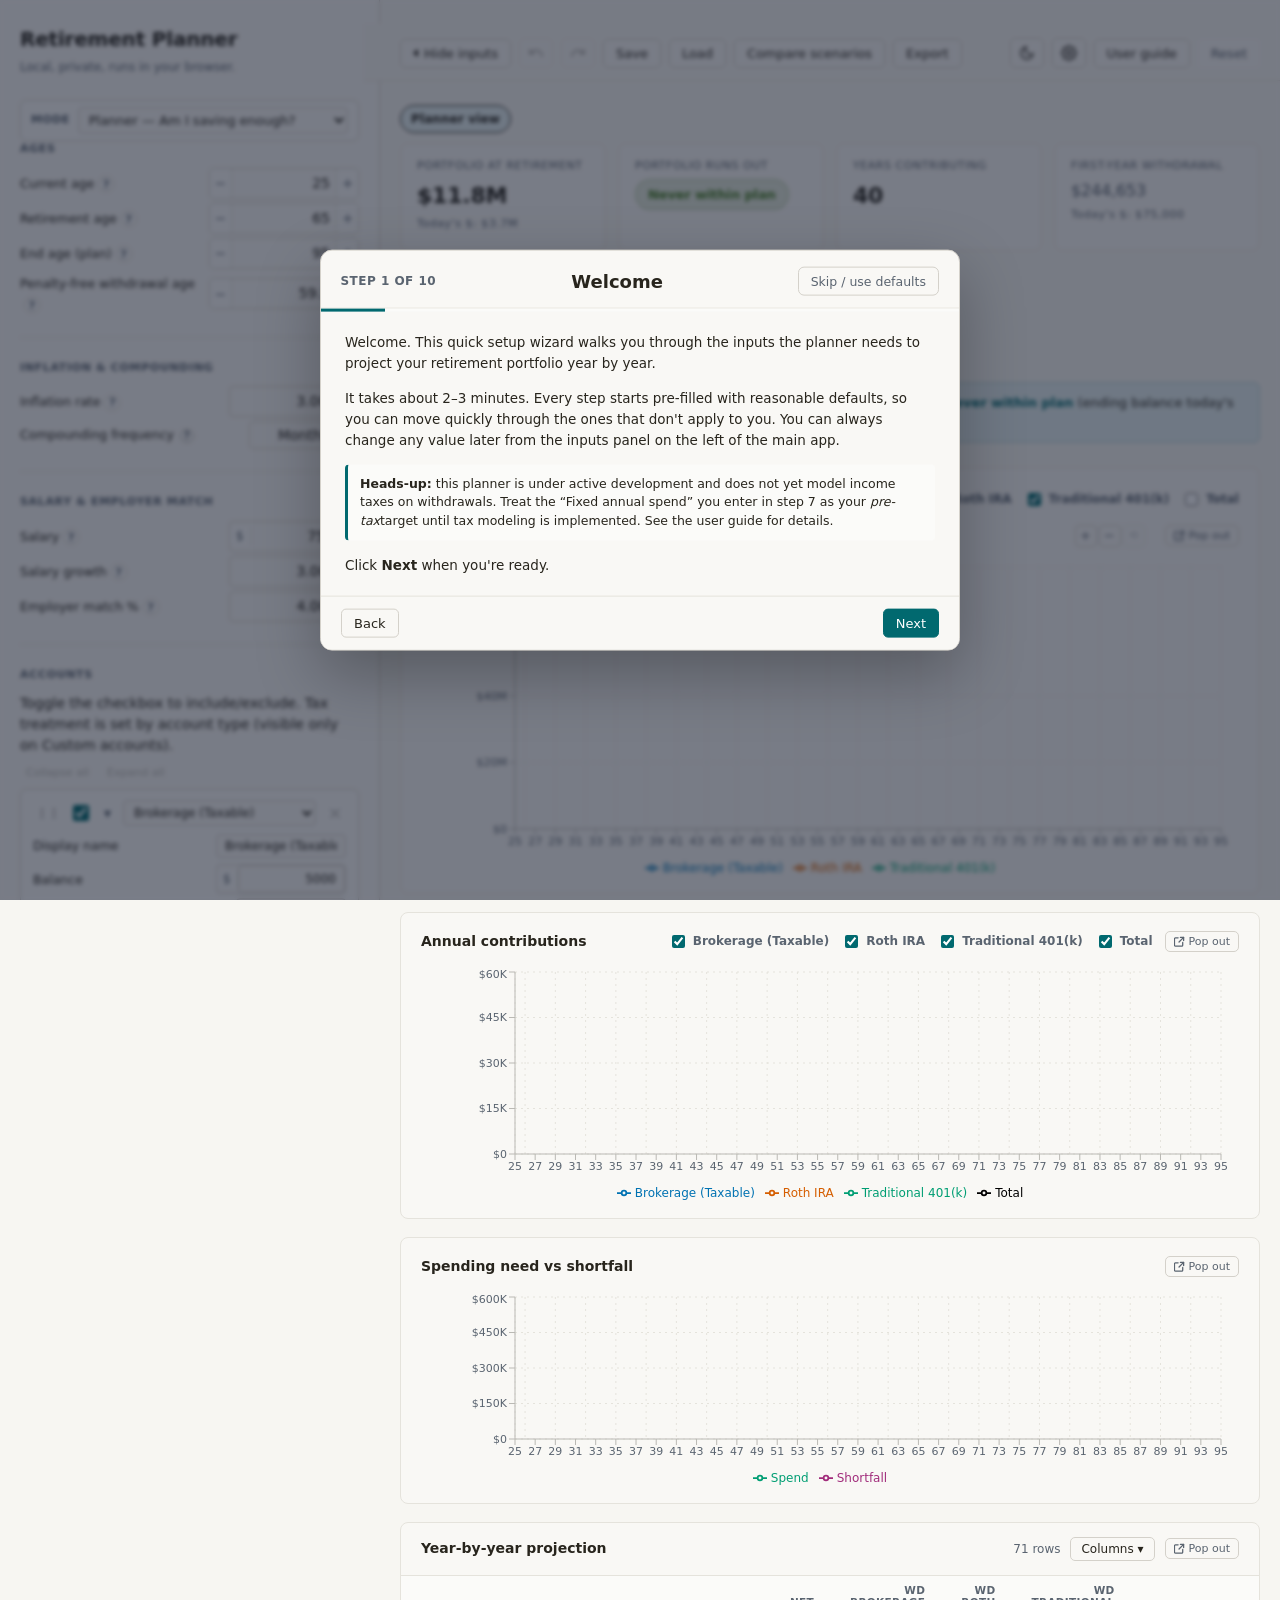
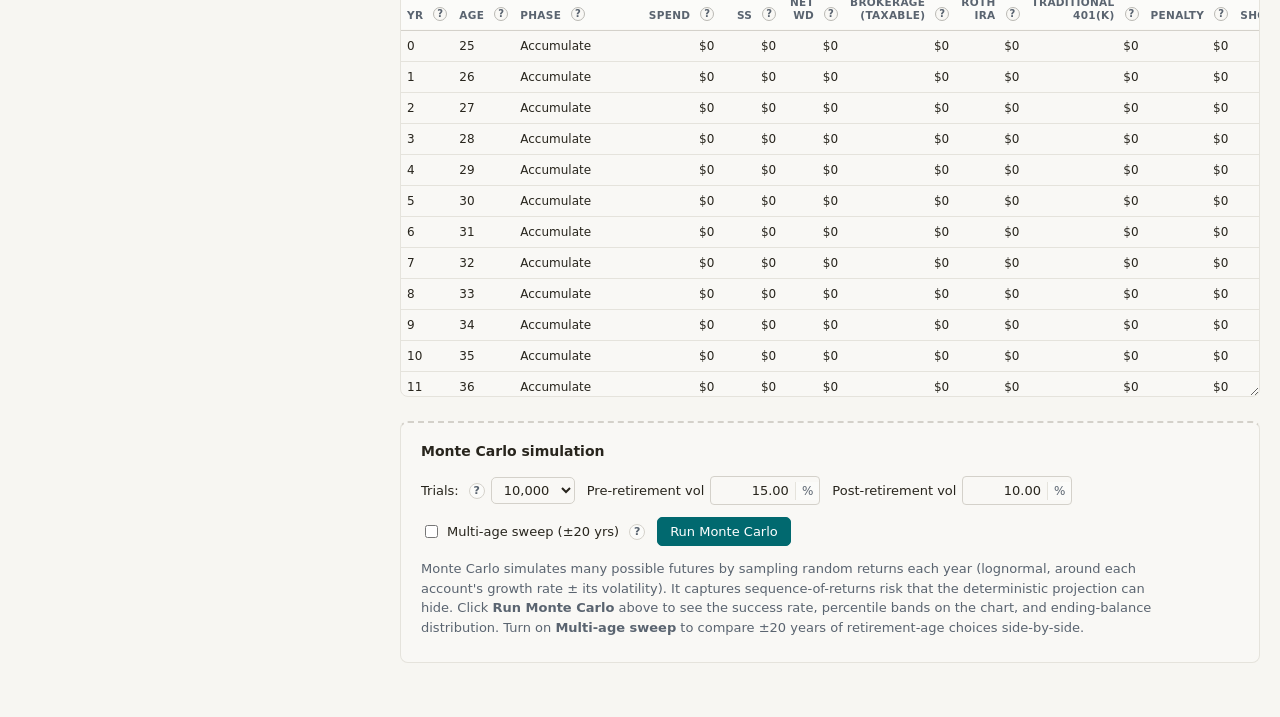
==== commit 346a87d6: "B84 / mode picker hotfix: compact dropdown + portaled modal Live-site fix for two regressions report" ====
--- a/index.html
+++ b/index.html
@@ -36,9 +36,9 @@
       }
     })();
   </script>
-  <script type="module" crossorigin src="./assets/index-DvbGB_DF.js"></script>
+  <script type="module" crossorigin src="./assets/index-DGambiLA.js"></script>
   <link rel="modulepreload" crossorigin href="./assets/recharts-BSF95eZq.js">
-  <link rel="stylesheet" crossorigin href="./assets/index-CIdiZ-O0.css">
+  <link rel="stylesheet" crossorigin href="./assets/index-DI-iYAE_.css">
 </head>
 <body>
   <div id="root"></div>
--- a/assets/index-DI-iYAE_.css
+++ b/assets/index-DI-iYAE_.css
@@ -0,0 +1 @@
+:root{--bg: #F7F6F2;--surface: #F9F8F5;--surface-alt: #FBFBF9;--border: #D4D1CA;--border-soft: #E5E3DC;--text: #28251D;--text-muted: #5A6470;--text-faint: #BAB9B4;--primary: #01696F;--primary-hover: #0C4E54;--accent-soft: #E5F0F1;--error: #A12C7B;--warning: #964219;--success: #437A22;--gold-input: #FBF6E2;--chart-tax: #0072B2;--chart-roth: #D55E00;--chart-401k: #009E73;--chart-total: #000000;--chart-today: #CC79A7;--chart-mc-fan-outer: rgba(0, 0, 0, .1);--chart-mc-fan-outer-stroke: rgba(0, 0, 0, .1);--chart-mc-fan-inner: rgba(0, 0, 0, .2);--chart-mc-fan-inner-stroke: rgba(0, 0, 0, .2);--chart-mc-median: rgba(0, 0, 0, .55);--font-body: -apple-system, BlinkMacSystemFont, "Segoe UI", system-ui, sans-serif;--font-mono: ui-monospace, SFMono-Regular, "SF Mono", Menlo, Consolas, monospace}[data-palette=okabeIto]{--chart-tax: #0072B2;--chart-roth: #D55E00;--chart-401k: #009E73;--chart-total: #000000;--chart-today: #CC79A7}[data-palette=tableau10]{--chart-tax: #4E79A7;--chart-roth: #F28E2B;--chart-401k: #59A14F;--chart-total: #4E79A7;--chart-today: #E15759}[data-palette=calm]{--chart-tax: #20808D;--chart-roth: #A84B2F;--chart-401k: #6E522B;--chart-total: #1B474D;--chart-today: #944454}[data-theme=dark]{--bg: #14171C;--surface: #1B1F25;--surface-alt: #232830;--border: #383E48;--border-soft: #2A2F38;--text: #E8E6E0;--text-muted: #B8C0CC;--text-faint: #6A6864;--primary: #4FB8C0;--primary-hover: #6FCBD2;--accent-soft: #1F3438;--error: #E07AB7;--warning: #D78A55;--success: #84C264;--gold-input: #2C2616;--chart-total: #F1F0EB;--chart-mc-fan-outer: rgba(241, 240, 235, .14);--chart-mc-fan-outer-stroke: rgba(241, 240, 235, .18);--chart-mc-fan-inner: rgba(241, 240, 235, .28);--chart-mc-fan-inner-stroke: rgba(241, 240, 235, .32);--chart-mc-median: rgba(241, 240, 235, .75)}*{box-sizing:border-box}html,body{margin:0;padding:0}body{font-family:var(--font-body);background:var(--bg);color:var(--text);font-size:14px;line-height:1.5;-webkit-font-smoothing:antialiased}button{font-family:inherit;cursor:pointer}input,select{font-family:inherit;font-size:inherit;color:inherit}input[type=number]{font-feature-settings:"tnum"}.app{display:grid;grid-template-columns:380px 1fr;min-height:100vh;gap:0;transition:grid-template-columns .2s ease}.app.sidebar-collapsed{grid-template-columns:1fr}@media (max-width: 1100px){.app,.app.sidebar-collapsed{grid-template-columns:1fr}}.sidebar{background:var(--surface);border-right:1px solid var(--border);padding:24px 20px 40px;overflow-y:auto;height:100vh;position:sticky;top:0;transition:opacity .15s ease}.app.sidebar-collapsed .sidebar{display:none}@media (max-width: 1100px){.sidebar{position:static;height:auto}.app.sidebar-collapsed .sidebar{display:block}}.btn.sidebar-toggle{display:inline-flex;align-items:center;gap:6px}.btn.sidebar-toggle .chev{display:inline-block;width:0;height:0;border-top:4px solid transparent;border-bottom:4px solid transparent;border-right:5px solid currentColor;transition:transform .2s}.app.sidebar-collapsed .btn.sidebar-toggle .chev{transform:rotate(180deg)}.sidebar h1{font-size:20px;font-weight:600;margin:0 0 4px;letter-spacing:-.01em}.sidebar .tagline{font-size:12px;color:var(--text-muted);margin-bottom:24px}.section{margin-bottom:22px;padding-bottom:18px;border-bottom:1px solid var(--border-soft)}.section:last-child{border-bottom:0}.section h3{font-size:11px;font-weight:600;text-transform:uppercase;letter-spacing:.06em;color:var(--text-muted);margin:0 0 10px}.field{display:grid;grid-template-columns:1fr auto;align-items:center;gap:10px;margin-bottom:6px;min-height:28px}.field label{font-size:13px;color:var(--text)}.field .hint{font-size:13px;color:var(--text-muted);display:block;line-height:1.4}.field input[type=number],.field select{width:110px;padding:4px 8px;border:1px solid var(--border);border-radius:4px;background:var(--surface);text-align:right;font-variant-numeric:tabular-nums}.field input[type=number]:focus,.field select:focus{outline:none;border-color:var(--primary);box-shadow:0 0 0 2px #01696f26}.field input[type=text]{padding:4px 8px;border:1px solid var(--border);border-radius:4px;background:var(--surface);color:var(--text)}.field input[type=text]:focus{outline:none;border-color:var(--primary);box-shadow:0 0 0 2px #01696f26}.field.checkbox-field{display:flex;flex-wrap:wrap;align-items:center;gap:6px 10px;grid-template-columns:none}.field.checkbox-field>input[type=checkbox]{flex:0 0 auto;margin-top:3px}.field.checkbox-field>label{flex:1 1 auto;min-width:0;word-break:normal;overflow-wrap:break-word;color:var(--text)}.field.checkbox-field>.hint{flex:0 0 calc(100% - 26px);margin-left:26px;margin-top:2px;color:var(--text-muted)}.field input[type=checkbox]{width:16px;height:16px;margin:0;accent-color:var(--primary)}.toggle{display:inline-flex;background:var(--surface-alt);border:1px solid var(--border);border-radius:5px;padding:2px;gap:0}.toggle button{padding:4px 10px;font-size:12px;border:0;background:transparent;border-radius:3px;color:var(--text-muted);font-weight:500}.toggle button.active{background:var(--surface);color:var(--text);box-shadow:0 1px 2px #0000000d}.rank-row{display:grid;grid-template-columns:1fr auto;align-items:center;gap:8px;padding:4px 0;font-size:13px}.rank-row.disabled{color:var(--text-faint)}.rank-row select{width:56px;padding:3px 6px;border:1px solid var(--border);border-radius:4px;background:var(--surface);text-align:center}.rank-row select:disabled{background:var(--surface-alt);color:var(--text-faint)}.main{padding:28px 36px 40px;width:100%;max-width:1600px;margin:0 auto;min-width:0}.app.sidebar-collapsed .main{width:100%;max-width:1600px;margin:0 auto}@media (max-width: 1400px){.main{padding:24px 20px 36px}.chart-section{padding:16px 14px 10px}.kpi-grid{gap:10px}}@media (max-width: 700px){.main{padding:20px 16px}}.toolbar{display:flex;gap:8px;flex-wrap:wrap;margin-bottom:24px;align-items:center}.btn{padding:6px 12px;font-size:13px;border:1px solid var(--border);background:var(--surface);color:var(--text);border-radius:5px;font-weight:500;transition:all .15s}.btn:hover{border-color:var(--primary);color:var(--primary)}.btn.primary{background:var(--primary);color:#fff;border-color:var(--primary)}.btn.primary:hover{background:var(--primary-hover);border-color:var(--primary-hover);color:#fff}.btn.subtle{border-color:transparent;color:var(--text-muted)}.btn.subtle:hover{background:var(--surface-alt);color:var(--text)}.kpi-grid{display:grid;grid-template-columns:repeat(auto-fit,minmax(180px,1fr));gap:12px;margin-bottom:28px}.kpi{background:var(--surface);border:1px solid var(--border-soft);border-radius:8px;padding:14px 16px}.kpi .label{font-size:11px;color:var(--text-muted);text-transform:uppercase;letter-spacing:.05em;margin-bottom:4px}.kpi .value{font-size:22px;font-weight:600;font-variant-numeric:tabular-nums;letter-spacing:-.01em}.kpi .value.muted{color:var(--text-muted);font-weight:500;font-size:16px}.kpi.alert .value{color:var(--error)}.kpi.success .value{color:var(--success)}.chart-section{background:var(--surface);border:1px solid var(--border-soft);border-radius:8px;padding:18px 20px 12px;margin-bottom:18px}.chart-section h2{font-size:14px;font-weight:600;margin:0 0 14px;display:flex;justify-content:space-between;align-items:center}.chart-toggles{display:flex;gap:12px;font-size:12px;color:var(--text-muted);flex-wrap:wrap}.chart-toggles label{display:flex;align-items:center;gap:5px;cursor:pointer}.chart-toggles input{accent-color:var(--primary)}.opt-banner{background:var(--accent-soft);border:1px solid #B6D5D8;border-radius:6px;padding:10px 14px;font-size:13px;margin-top:8px;color:var(--text)}.opt-banner strong{color:var(--primary)}.proj-table-wrap{background:var(--surface);border:1px solid var(--border-soft);border-radius:8px;overflow:hidden;margin-bottom:18px}.proj-table-wrap .table-header{padding:14px 20px;display:flex;justify-content:space-between;align-items:center;gap:12px;border-bottom:1px solid var(--border-soft);flex-wrap:wrap}.proj-table-wrap .table-header h2{font-size:14px;font-weight:600;margin:0}.proj-table-wrap .table-header .header-tools{display:flex;align-items:center;gap:10px;font-size:12px;color:var(--text-muted)}.col-menu{position:relative;display:inline-block}.col-menu-btn{font-size:12px;padding:4px 10px;background:var(--surface);border:1px solid var(--border);border-radius:5px;color:var(--text);cursor:pointer;display:inline-flex;align-items:center;gap:4px}.col-menu-btn:hover{border-color:var(--primary);color:var(--primary)}.col-menu-panel{position:absolute;top:calc(100% + 4px);right:0;z-index:50;background:var(--surface);border:1px solid var(--border);border-radius:6px;box-shadow:0 4px 14px #00000014;padding:8px 4px;min-width:200px;max-height:320px;overflow-y:auto}.col-menu-panel label{display:flex;align-items:center;gap:8px;padding:5px 12px;font-size:12px;color:var(--text);cursor:pointer;white-space:nowrap}.col-menu-panel label:hover{background:var(--surface-alt)}.col-menu-panel input{accent-color:var(--primary)}.col-menu-panel .group-label{font-size:10px;text-transform:uppercase;letter-spacing:.05em;color:var(--text-muted);padding:8px 12px 4px;font-weight:600}.col-menu-panel .menu-actions{border-top:1px solid var(--border-soft);margin-top:6px;display:flex;gap:4px;padding:6px 8px 2px}.col-menu-panel .menu-actions button{flex:1;font-size:11px;padding:4px 8px;border:1px solid var(--border);border-radius:4px;background:var(--surface);color:var(--text-muted)}.col-menu-panel .menu-actions button:hover{color:var(--primary);border-color:var(--primary)}.popout-btn{background:transparent;border:1px solid var(--border);color:var(--text-muted);border-radius:5px;padding:3px 8px;font-size:11px;display:inline-flex;align-items:center;gap:4px;font-weight:500}.popout-btn:hover{color:var(--primary);border-color:var(--primary)}.popout-btn .icon{width:11px;height:11px;display:inline-block}.chart-section .h2-right{display:flex;align-items:center;gap:12px;flex-wrap:wrap;justify-content:flex-end}.proj-table-scroll{height:420px;min-height:200px;max-height:80vh;overflow:auto;resize:vertical}table.proj{width:100%;border-collapse:collapse;font-size:12px;font-variant-numeric:tabular-nums}table.proj th{position:sticky;top:0;background:var(--surface-alt);text-align:right;font-weight:600;color:var(--text-muted);padding:8px 6px;font-size:10.5px;text-transform:uppercase;letter-spacing:.03em;border-bottom:1px solid var(--border);white-space:normal;vertical-align:bottom;line-height:1.2}table.proj th .th-with-help{white-space:normal;align-items:flex-end}table.proj th:nth-child(1),table.proj th:nth-child(2),table.proj th:nth-child(3){text-align:left}table.proj td{padding:6px;text-align:right;border-bottom:1px solid var(--border-soft);white-space:nowrap}table.proj td:nth-child(1),table.proj td:nth-child(2),table.proj td:nth-child(3){text-align:left}table.proj tr.shortfall td{color:var(--error)}table.proj tr.retire td:nth-child(3){color:var(--primary);font-weight:500}.cascade-toggle{display:flex;gap:8px;align-items:center;margin-top:8px;font-size:12px;color:var(--text-muted)}.field.disabled label,.field.disabled .hint{color:var(--text-faint)}.field.disabled input,.field.disabled select{background:var(--surface-alt);color:var(--text-faint);cursor:not-allowed}.num-input-wrap{display:inline-flex;align-items:center;border:1px solid var(--border);border-radius:4px;background:var(--surface);overflow:hidden;width:130px}.num-input-wrap:focus-within{border-color:var(--primary);box-shadow:0 0 0 2px #01696f26}.field.disabled .num-input-wrap{background:var(--surface-alt)}.num-input-wrap input[type=number],.num-input-wrap input[type=text]{border:0;outline:none;flex:1;min-width:0;padding:4px 6px;background:transparent;text-align:right;font-variant-numeric:tabular-nums;-moz-appearance:textfield;font:inherit;color:inherit}.num-input-wrap input[type=number]::-webkit-outer-spin-button,.num-input-wrap input[type=number]::-webkit-inner-spin-button{-webkit-appearance:none;margin:0}.num-prefix,.num-suffix{font-size:12px;color:var(--text-muted);padding:0 6px;background:var(--surface-alt);user-select:none;white-space:nowrap}.num-prefix{border-right:1px solid var(--border-soft)}.num-suffix{border-left:1px solid var(--border-soft)}.num-stepper{border:0;background:var(--surface-alt);color:var(--text-muted);font-size:14px;line-height:1;padding:0;width:22px;align-self:stretch;cursor:pointer;user-select:none;display:inline-flex;align-items:center;justify-content:center;transition:background 80ms ease,color 80ms ease}.num-stepper:hover:not(:disabled){background:var(--border-soft);color:var(--text)}.num-stepper:active:not(:disabled){background:var(--border)}.num-stepper:disabled{opacity:.4;cursor:not-allowed}.num-stepper-down{border-right:1px solid var(--border-soft)}.num-stepper-up{border-left:1px solid var(--border-soft)}.num-input-wrap:has(.num-stepper){width:150px}.field-error{display:block;font-size:11px;color:var(--warning, #964219);margin-top:4px;line-height:1.3}.help-tip{position:relative;display:inline-flex;margin-left:6px;cursor:help}.help-tip-icon{display:inline-flex;align-items:center;justify-content:center;width:14px;height:14px;border:1px solid var(--text-faint);color:var(--text-muted);border-radius:50%;font-size:10px;font-weight:600;background:var(--surface);line-height:1}.help-tip:hover .help-tip-icon,.help-tip:focus .help-tip-icon{border-color:var(--primary);color:var(--primary)}.help-tip-bubble{position:absolute;bottom:calc(100% + 6px);right:-8px;width:260px;background:var(--text);color:#fff;font-size:11.5px;font-weight:400;line-height:1.45;padding:8px 10px;border-radius:5px;text-transform:none;letter-spacing:normal;pointer-events:none;opacity:0;transform:translateY(2px);transition:opacity .15s,transform .15s;z-index:100;box-shadow:0 4px 12px #0000002e}.help-tip:hover .help-tip-bubble,.help-tip:focus .help-tip-bubble{opacity:1;transform:translateY(0)}.th-with-help{display:inline-flex;align-items:center;gap:4px;white-space:nowrap}.th-with-help .help-tip-bubble{bottom:auto;top:calc(100% + 6px);right:auto;left:0;font-weight:400;text-transform:none;letter-spacing:normal;white-space:normal;word-wrap:break-word;z-index:200;transform:translateY(-2px)}.th-with-help .help-tip:hover .help-tip-bubble,.th-with-help .help-tip:focus .help-tip-bubble{transform:translateY(0)}.account-card{border:1px solid var(--border);border-radius:6px;background:var(--surface-alt);padding:10px 12px;margin-bottom:10px}.account-card.disabled{opacity:.55;background:var(--surface)}.account-head{display:flex;gap:8px;align-items:center;margin-bottom:6px}.account-head input[type=checkbox]{width:16px;height:16px;accent-color:var(--primary)}.account-type-select{flex:1;padding:4px 6px;border:1px solid var(--border);border-radius:4px;background:var(--surface);font-size:12px;font-weight:500}.account-remove{background:transparent;border:0;color:var(--text-faint);font-size:18px;width:22px;height:22px;border-radius:4px;display:flex;align-items:center;justify-content:center;padding:0;line-height:1}.account-remove:hover{background:#a12c7b14;color:var(--error)}.account-hint{font-size:11px;color:var(--text-faint);margin:2px 0 6px;line-height:1.3}.account-card .field input[type=text]{padding:4px 8px;border:1px solid var(--border);border-radius:4px;background:var(--surface);width:130px;font-size:12px}.rank-grid{display:grid;grid-template-columns:1fr 1fr;gap:6px 12px;margin-top:6px;padding-top:6px;border-top:1px dashed var(--border-soft)}.rank-grid .rank-row{font-size:12px}.rank-grid .rank-row select{width:50px}.account-actions{display:flex;justify-content:flex-end;margin-top:4px}.btn-tiny{background:transparent;border:0;color:var(--text-faint);font-size:11px;padding:2px 6px;border-radius:3px}.btn-tiny:hover{background:var(--surface);color:var(--primary)}.add-account select{width:100%;padding:6px 10px;border:1px dashed var(--border);border-radius:5px;background:var(--surface-alt);color:var(--primary);font-size:13px;font-weight:500;cursor:pointer}.add-account select:hover{border-color:var(--primary);background:var(--accent-soft)}.currency-section{margin-top:12px;padding-top:14px;border-top:2px solid var(--border-soft);border-bottom:0!important}.currency-section .field select{width:130px}.ss-link{display:inline-block;margin-top:6px;font-size:12px;color:var(--primary);text-decoration:none}.ss-link:hover{text-decoration:underline;color:var(--primary-hover)}.ug-overlay{position:fixed;inset:0;background:#00000052;z-index:999;animation:ug-fade .12s ease-out}@keyframes ug-fade{0%{opacity:0}to{opacity:1}}.ug-drawer{position:fixed;top:0;right:0;bottom:0;width:min(520px,92vw);background:var(--surface);border-left:1px solid var(--border);box-shadow:-8px 0 24px #0000001f;display:flex;flex-direction:column;z-index:1000;animation:ug-slide .18s cubic-bezier(.2,.8,.2,1)}@keyframes ug-slide{0%{transform:translate(100%)}to{transform:translate(0)}}.ug-header{display:flex;align-items:flex-start;justify-content:space-between;padding:16px 20px 12px;border-bottom:1px solid var(--border-soft);gap:12px}.ug-title-block{display:flex;flex-direction:column;gap:8px;min-width:0}.ug-title-block h2{margin:0;font-size:18px;line-height:1.2;color:var(--text)}.ug-download{align-self:flex-start;font-size:11px;padding:4px 10px}.ug-close{background:transparent;border:none;font-size:28px;line-height:1;color:var(--text-muted);cursor:pointer;padding:0 4px}.ug-close:hover{color:var(--text)}.ug-search{padding:10px 20px;border-bottom:1px solid var(--border-soft)}.ug-search input{width:100%;padding:7px 10px;border:1px solid var(--border);border-radius:6px;font-size:13px;background:var(--surface-alt);color:var(--text)}.ug-search input:focus{outline:none;border-color:var(--primary)}.ug-body{flex:1;overflow-y:auto;padding:16px 20px 32px;font-size:13px;line-height:1.55;color:var(--text)}.ug-intro{color:var(--text-muted);border-left:3px solid var(--border);padding:4px 0 4px 12px;margin:0 0 18px;font-size:12.5px;line-height:1.5}.ug-empty{color:var(--text-muted);font-style:italic}.ug-section{margin-bottom:22px}.ug-section-title{font-size:14px;font-weight:600;color:var(--primary);margin:0 0 8px;padding-bottom:6px;border-bottom:1px solid var(--border-soft)}.ug-section h3{font-size:13px;font-weight:600;margin:14px 0 4px;color:var(--text)}.ug-section h4{font-size:12.5px;font-weight:600;margin:10px 0 2px;color:var(--text)}.ug-section p{margin:0 0 8px}.ug-section ul{margin:0 0 10px;padding-left:20px}.ug-section li{margin-bottom:4px}.ug-section code{font-family:ui-monospace,SFMono-Regular,SF Mono,Menlo,monospace;font-size:11.5px;background:var(--surface-alt);border:1px solid var(--border-soft);padding:1px 4px;border-radius:3px}.ug-section a{color:var(--primary)}.ug-section em{color:var(--text-muted);font-style:italic}.wiz-overlay{position:fixed;inset:0;background:#0f172a8c;backdrop-filter:blur(2px);z-index:1500;animation:ug-fade .16s ease-out}.wiz-modal{position:fixed;top:50%;left:50%;transform:translate(-50%,-50%);width:min(640px,94vw);max-height:min(86vh,820px);background:var(--surface);border:1px solid var(--border);border-radius:12px;box-shadow:0 24px 64px #00000047;display:flex;flex-direction:column;z-index:1501;overflow:hidden;animation:wiz-pop .2s cubic-bezier(.2,.8,.2,1)}@keyframes wiz-pop{0%{opacity:0;transform:translate(-50%,-48%) scale(.96)}to{opacity:1;transform:translate(-50%,-50%) scale(1)}}.wiz-header{display:grid;grid-template-columns:auto 1fr auto;align-items:center;gap:12px;padding:16px 20px 12px;border-bottom:1px solid var(--border-soft)}.wiz-step-indicator{font-size:12px;font-weight:600;color:var(--text-muted);text-transform:uppercase;letter-spacing:.04em;white-space:nowrap}.wiz-title{margin:0;font-size:18px;font-weight:600;color:var(--text);text-align:center}.wiz-skip{background:transparent;border:1px solid var(--border);color:var(--text-muted);padding:6px 12px;border-radius:6px;font-size:12.5px;cursor:pointer;white-space:nowrap}.wiz-skip:hover{border-color:var(--text-muted);color:var(--text)}.wiz-progress{height:3px;background:var(--surface-alt);position:relative}.wiz-progress-bar{height:100%;background:var(--primary);transition:width .22s cubic-bezier(.2,.8,.2,1)}.wiz-body{padding:20px 24px;overflow-y:auto;flex:1;min-height:0}.wiz-step{display:flex;flex-direction:column;gap:14px}.wiz-step p{margin:0;font-size:13.5px;line-height:1.55;color:var(--text)}.wiz-callout{padding:10px 12px;background:var(--surface-alt);border-left:3px solid var(--primary);border-radius:4px;font-size:12.5px;line-height:1.5;color:var(--text)}.wiz-field{display:flex;flex-direction:column;gap:4px}.wiz-field>label{font-size:12.5px;font-weight:600;color:var(--text)}.wiz-field-check>label{display:flex;align-items:center;gap:8px;cursor:pointer;font-weight:600;font-size:13px}.wiz-field-check input[type=checkbox]{width:16px;height:16px;cursor:pointer}.wiz-hint{font-size:11.5px;color:var(--text-muted);line-height:1.45}.wiz-input-wrap{display:flex;align-items:stretch;border:1px solid var(--border);border-radius:6px;background:var(--surface-alt);overflow:hidden}.wiz-input-wrap:focus-within{border-color:var(--primary);box-shadow:0 0 0 2px #6366f126}.wiz-prefix,.wiz-suffix{display:flex;align-items:center;padding:0 8px;font-size:13px;color:var(--text-muted);background:var(--surface-alt)}.wiz-prefix{border-right:1px solid var(--border-soft)}.wiz-suffix{border-left:1px solid var(--border-soft)}.wiz-input-wrap input[type=number]{flex:1;border:none;background:var(--surface);padding:7px 10px;font-size:13px;color:var(--text);outline:none;width:100%;min-width:0}.wiz-field select{border:1px solid var(--border);border-radius:6px;background:var(--surface);padding:7px 10px;font-size:13px;color:var(--text)}.wiz-field select:focus{outline:none;border-color:var(--primary);box-shadow:0 0 0 2px #6366f126}.wiz-account-card{border:1px solid var(--border);border-radius:8px;padding:12px 14px;background:var(--surface-alt)}.wiz-account-head{margin-bottom:10px}.wiz-account-toggle{display:flex;align-items:center;gap:8px;cursor:pointer;font-size:13px;color:var(--text)}.wiz-account-toggle input[type=checkbox]{width:16px;height:16px;cursor:pointer}.wiz-account-grid{display:grid;grid-template-columns:repeat(2,minmax(0,1fr));gap:10px 12px}@media (max-width: 520px){.wiz-account-grid{grid-template-columns:1fr}}.wiz-review-grid{display:flex;flex-direction:column;border:1px solid var(--border-soft);border-radius:8px;overflow:hidden}.wiz-review-row{display:grid;grid-template-columns:140px 1fr;gap:12px;padding:10px 14px;font-size:13px;border-bottom:1px solid var(--border-soft)}.wiz-review-row:last-child{border-bottom:0}.wiz-review-row>span:first-child{font-weight:600;color:var(--text-muted)}.wiz-review-row>span:last-child{color:var(--text)}.wiz-footer{display:flex;align-items:center;gap:8px;padding:12px 20px;border-top:1px solid var(--border-soft);background:var(--surface)}.reset-menu-wrap{position:relative}.reset-menu{position:absolute;top:calc(100% + 6px);right:0;width:280px;background:var(--surface);border:1px solid var(--border);border-radius:8px;box-shadow:0 8px 24px #00000029;display:flex;flex-direction:column;padding:4px;z-index:200;animation:ug-fade .12s ease-out}.reset-menu-item{display:flex;flex-direction:column;gap:2px;align-items:stretch;text-align:left;background:transparent;border:none;padding:9px 12px;border-radius:6px;cursor:pointer;color:var(--text);font-size:13px;line-height:1.4}.reset-menu-item:hover{background:var(--surface-alt)}.reset-menu-item strong{font-weight:600;color:var(--text)}.reset-menu-item span{font-size:11.5px;color:var(--text-muted)}.reset-menu-cancel{text-align:center;font-weight:500;color:var(--text-muted);border-top:1px solid var(--border-soft);margin-top:4px;padding-top:9px}.mc-panel{margin-top:24px;border-top:2px dashed var(--border);padding-top:18px}.mc-panel h2{display:flex;justify-content:space-between;align-items:center}.mc-success-badge{display:inline-block;padding:4px 10px;border-radius:12px;font-size:12px;font-weight:600}.mc-stale-badge{display:inline-block;padding:3px 9px;border-radius:10px;background:#f3e3c8;color:#7a5a14;font-size:11.5px;font-weight:600}.mc-controls{display:flex;gap:12px;align-items:center;margin-bottom:12px;flex-wrap:wrap}.mc-trials-label{display:flex;gap:6px;align-items:center;font-size:13px;color:var(--text)}.mc-trials-label select{padding:4px 8px;border:1px solid var(--border);border-radius:5px;background:var(--surface);font-size:13px}.mc-vol-field{display:flex;gap:6px;align-items:center;font-size:13px;color:var(--text)}.mc-vol-field.disabled{opacity:.55;cursor:not-allowed}.mc-vol-field .mc-vol-label{white-space:nowrap}.mc-vol-input{width:110px}.mc-vol-input input{width:100%;padding:4px 26px 4px 8px;border:1px solid var(--border);border-radius:5px;background:var(--surface);font-size:13px;text-align:right}.mc-vol-input input:disabled{background:#f1efe9;color:var(--text-muted);cursor:not-allowed}.mc-vol-input .num-suffix{right:8px}.mc-progress{font-size:12.5px;color:var(--text-muted);font-family:ui-monospace,SFMono-Regular,Menlo,Consolas,monospace}.mc-error{background:#fbeae5;color:#8a2c1c;padding:8px 12px;border-radius:6px;font-size:13px;margin-bottom:12px}.mc-empty{font-size:13px;color:var(--text-muted);max-width:760px;line-height:1.5}.mc-summary-grid{display:grid;grid-template-columns:repeat(3,minmax(0,1fr));gap:16px;margin:12px 0 18px}@media (max-width: 800px){.mc-summary-grid{grid-template-columns:1fr}}.mc-stat{background:var(--surface-alt);border:1px solid var(--border-soft);border-radius:8px;padding:12px 14px}.mc-stat-label{font-size:11.5px;text-transform:uppercase;letter-spacing:.04em;color:var(--text-muted);margin-bottom:4px}.mc-stat-value{font-size:22px;font-weight:600;color:var(--text);line-height:1.1}.mc-stat-hint{font-size:11.5px;color:var(--text-muted);margin-top:4px;line-height:1.4}.mc-tables{display:grid;grid-template-columns:minmax(0,1fr) minmax(0,1fr);gap:24px}@media (max-width: 800px){.mc-tables{grid-template-columns:1fr}}.mc-table-wrap h3{font-size:14px;font-weight:600;margin:0 0 8px;color:var(--text)}.mc-table{width:100%;border-collapse:collapse;font-size:12.5px}.mc-table th,.mc-table td{text-align:left;padding:6px 8px;border-bottom:1px solid var(--border-soft)}.mc-table th{font-weight:600;color:var(--text-muted);text-transform:uppercase;font-size:11px;letter-spacing:.03em}.mc-table td:nth-child(2){font-variant-numeric:tabular-nums;white-space:nowrap}.mc-histogram{display:flex;flex-direction:column;gap:5px}.mc-hist-row{display:grid;grid-template-columns:64px minmax(0,1fr);gap:8px;align-items:center;font-size:12px}.mc-hist-label{color:var(--text-muted);font-variant-numeric:tabular-nums}.mc-hist-bar-wrap{display:flex;align-items:center;gap:6px}.mc-hist-bar{height:14px;background:var(--chart-roth, #c97050);border-radius:2px;min-width:1px}.mc-hist-count{font-size:11.5px;color:var(--text-muted);font-variant-numeric:tabular-nums}.accounts-toolbar{display:flex;gap:6px;margin-bottom:8px}.account-card.collapsed{padding-bottom:8px}.account-card.collapsed .account-head{margin-bottom:0}.account-collapse-btn{background:transparent;border:none;cursor:pointer;color:var(--text-muted);font-size:12px;padding:0 4px;line-height:1;display:inline-flex;align-items:center;justify-content:center}.account-collapse-btn:hover{color:var(--text)}.caret{display:inline-block;transition:transform .12s ease-out;font-size:14px;line-height:1}.caret.caret-down{transform:rotate(0)}.caret.caret-right{transform:rotate(-90deg)}.account-collapsed-summary{display:flex;justify-content:space-between;align-items:baseline;gap:12px;padding:4px 2px 0;font-size:12px;color:var(--text-muted)}.account-collapsed-summary .acs-name{font-weight:500;color:var(--text);overflow:hidden;text-overflow:ellipsis;white-space:nowrap;flex:1;min-width:0}.account-collapsed-summary .acs-balance{font-variant-numeric:tabular-nums;flex-shrink:0}.ds-subsection{margin-top:10px;padding-top:10px;border-top:1px dashed var(--border-soft)}.ds-subsection-header{font-size:12px;font-weight:600;color:var(--text-muted);text-transform:uppercase;letter-spacing:.04em;margin-bottom:6px}.ds-rank-list{display:flex;flex-direction:column;gap:4px}.ds-rank-row{display:flex;align-items:center;gap:8px;padding:4px 6px;background:var(--surface-alt);border-radius:4px}.ds-rank-name{flex:1;font-size:12px;color:var(--text);overflow:hidden;text-overflow:ellipsis;white-space:nowrap}.ds-rank-row input[type=number]{width:56px;padding:3px 6px;font-size:12px;border:1px solid var(--border);border-radius:4px;background:var(--surface);color:var(--text)}.ug-loading,.ug-error{font-size:13px;color:var(--text-muted);padding:12px 0}.ug-error{color:var(--danger, #c0392b)}.ug-markdown h1{font-size:20px;margin:0 0 8px;color:var(--text)}.ug-markdown h2{font-size:17px;margin:18px 0 6px;color:var(--text);border-bottom:1px solid var(--border-soft);padding-bottom:4px}.ug-markdown h3{font-size:14px;margin:14px 0 4px;color:var(--text)}.ug-markdown h4{font-size:13px;margin:10px 0 2px;color:var(--text-muted);text-transform:uppercase;letter-spacing:.03em}.ug-markdown p{font-size:13px;line-height:1.55;margin:0 0 8px;color:var(--text)}.ug-markdown ul,.ug-markdown ol{font-size:13px;line-height:1.55;margin:0 0 8px;padding-left:22px;color:var(--text)}.ug-markdown li{margin-bottom:3px}.ug-markdown li p{margin-bottom:4px}.ug-markdown code{font-family:ui-monospace,SFMono-Regular,Menlo,monospace;font-size:12px;background:var(--surface-alt);padding:1px 5px;border-radius:3px;color:var(--text)}.ug-markdown pre{background:var(--surface-alt);padding:10px 12px;border-radius:6px;overflow-x:auto;font-size:12px;margin:0 0 10px}.ug-markdown pre code{background:transparent;padding:0}.ug-markdown a{color:var(--primary);text-decoration:underline}.ug-markdown blockquote{margin:0 0 10px;padding:6px 12px;border-left:3px solid var(--border);color:var(--text-muted);font-style:italic;font-size:13px}.ug-markdown table{width:100%;border-collapse:collapse;font-size:12px;margin:0 0 10px}.ug-markdown th,.ug-markdown td{padding:5px 8px;border-bottom:1px solid var(--border-soft);text-align:left}.ug-markdown th{font-weight:600;color:var(--text-muted)}.ug-markdown hr{border:none;border-top:1px solid var(--border-soft);margin:12px 0}.modal-overlay{position:fixed;inset:0;background:#0f172a73;backdrop-filter:blur(2px);display:flex;align-items:center;justify-content:center;z-index:1200;animation:ug-fade .14s ease-out;padding:24px}.modal-panel{background:var(--surface);border:1px solid var(--border);border-radius:10px;box-shadow:0 20px 60px #0000002e;display:flex;flex-direction:column;width:min(640px,100%);max-height:min(86vh,880px);overflow:hidden}.modal-header{display:flex;align-items:center;justify-content:space-between;padding:14px 20px;border-bottom:1px solid var(--border-soft)}.modal-header h2{margin:0;font-size:18px;line-height:1.2;color:var(--text);font-weight:600}.modal-close{background:transparent;border:none;font-size:26px;line-height:1;color:var(--text-muted);cursor:pointer;padding:0 6px}.modal-close:hover{color:var(--text)}.modal-body{padding:16px 20px 24px;overflow-y:auto;font-size:13px;line-height:1.55;color:var(--text)}.chart-units{display:inline-flex;align-items:center;border:1px solid var(--border);border-radius:5px;overflow:hidden;background:var(--surface);font-size:12px;margin-right:12px}.chart-units button{appearance:none;border:0;background:transparent;color:var(--text-muted);padding:4px 10px;font-size:12px;font-weight:500;cursor:pointer;line-height:1.4}.chart-units button+button{border-left:1px solid var(--border)}.chart-units button.active{background:var(--primary);color:var(--on-primary, #fff)}.chart-units button:not(.active):hover{color:var(--text)}.sticky-toolbar{position:sticky;top:0;z-index:50;background:var(--bg);margin-left:-36px;margin-right:-36px;padding:14px 36px 12px;border-bottom:1px solid var(--border-soft)}@media (max-width: 700px){.sticky-toolbar{margin-left:-16px;margin-right:-16px;padding:12px 16px 10px}}.btn.theme-toggle{display:inline-flex;align-items:center;justify-content:center;padding:6px 8px;min-width:32px;line-height:0}.btn.theme-toggle svg{display:block;color:var(--text)}.btn.btn-icon{display:inline-flex;align-items:center;justify-content:center;padding:6px 8px;min-width:32px;line-height:0}.btn.btn-icon svg{display:block;color:var(--text)}.btn.btn-icon:disabled{opacity:.4;cursor:not-allowed}.btn.btn-icon:disabled:hover{border-color:var(--border);color:var(--text)}.last-saved{font-size:11px;color:var(--text-muted);font-variant-numeric:tabular-nums;margin-left:-2px;margin-right:4px;white-space:nowrap}.kpi-pill{display:inline-flex;align-items:center;gap:6px;padding:5px 12px;border-radius:999px;font-size:13px;font-weight:600;letter-spacing:-.01em;border:1px solid transparent;font-variant-numeric:tabular-nums}.kpi-pill--ok{background:#437a221f;color:var(--success);border-color:#437a2247}.kpi-pill--alert{background:#a12c7b1f;color:var(--error);border-color:#a12c7b47}[data-theme=dark] .kpi-pill--ok{background:#84c26429;border-color:#84c26457}[data-theme=dark] .kpi-pill--alert{background:#e07ab72e;border-color:#e07ab75c}.kpi-pill--warn{background:#b07a0024;color:#8a5e00;border-color:#b07a0052}[data-theme=dark] .kpi-pill--warn{background:#e8bc6029;color:#e8bc60;border-color:#e8bc6057}.kpi-mc-block{display:flex;flex-direction:column;align-items:flex-start;gap:4px;margin-top:8px}.kpi-mc-block .kpi-mc-subtitle{font-size:11px;color:var(--text-muted);letter-spacing:0;text-transform:none;font-weight:400}.kpi-range{margin-top:6px;display:flex;flex-direction:column;gap:1px;font-size:11px;color:var(--text-muted);letter-spacing:0;text-transform:none;font-weight:400;font-variant-numeric:tabular-nums}.kpi-range .kpi-range-row{display:inline-flex;align-items:baseline;gap:4px;white-space:nowrap}.kpi-range .kpi-range-arrow{font-size:10px;line-height:1;color:var(--text-faint);width:10px;display:inline-block;text-align:center}.kpi-range .kpi-range-label{color:var(--text-faint)}.kpi-range.kpi-range--stale{color:var(--text-faint);opacity:.7}.chart-yzoom{display:inline-flex;align-items:center;gap:2px;margin-right:8px}.chart-yzoom button{width:22px;height:22px;padding:0;font-size:13px;line-height:1;border:1px solid var(--border);background:var(--surface);color:var(--text-muted);border-radius:4px;cursor:pointer;display:inline-flex;align-items:center;justify-content:center;transition:background .15s ease,color .15s ease}.chart-yzoom button:hover:not(:disabled){background:var(--surface-alt);color:var(--text)}.chart-yzoom button:disabled{opacity:.4;cursor:not-allowed}.chart-yzoom .chart-yzoom-reset{font-size:11px}.validation-banner{display:flex;gap:8px;align-items:flex-start;padding:8px 10px;margin:0 0 10px;background:#9642191a;border:1px solid rgba(150,66,25,.32);border-radius:6px;font-size:12px;color:var(--warning);line-height:1.4}.validation-banner ul{margin:0;padding-left:14px;flex:1}.validation-banner li{margin:1px 0}.validation-icon{font-size:14px;line-height:1.4;flex:0 0 auto}[data-theme=dark] .validation-banner{background:#d78a551f;border-color:#d78a5557}.account-drag-handle{background:transparent;border:none;color:var(--text-faint);cursor:grab;padding:0 2px;font-size:14px;line-height:1;user-select:none;touch-action:none}.account-drag-handle:hover{color:var(--text-muted)}.account-drag-handle:active{cursor:grabbing}.account-drag-handle .drag-dots{letter-spacing:-2px;font-weight:700}.account-card.dragging{box-shadow:0 4px 14px #0000001f}.account-collapsed-summary .acs-meta{display:inline-flex;align-items:center;gap:6px;margin-left:8px;font-variant-numeric:tabular-nums;color:var(--text-muted)}.account-collapsed-summary .acs-sep{color:var(--text-faint)}.account-collapsed-summary,.account-card .account-head{cursor:pointer}.account-card .account-head:hover{background:var(--surface-alt)}.sidebar .field label{font-size:12.5px;line-height:1.25}.sidebar .field{gap:8px;margin-bottom:4px}.ug-search{display:flex;gap:8px;align-items:center}.ug-search-field{flex:1 1 auto;display:flex;align-items:center;gap:4px;border:1px solid var(--border);border-radius:6px;background:var(--surface);padding:0 4px 0 0;transition:border-color .12s ease}.ug-search-field:focus-within{border-color:var(--primary)}.ug-search-field input[type=search]{flex:1 1 auto;border:0;outline:none;background:transparent;padding:7px 10px;font-size:13px;color:var(--text);min-width:0}.ug-search-counter{flex:0 0 auto;font-size:11px;color:var(--text-muted);font-variant-numeric:tabular-nums;padding:0 4px;white-space:nowrap}.ug-search-nav{flex:0 0 auto;appearance:none;border:0;background:transparent;color:var(--text-muted);cursor:pointer;font-size:16px;line-height:1;padding:4px 6px;border-radius:4px}.ug-search-nav:not(:disabled):hover{color:var(--primary);background:var(--surface-alt)}.ug-search-nav:disabled{opacity:.35;cursor:default}.ug-search .ug-jump{flex:0 0 auto;max-width:200px;padding:7px 8px;border:1px solid var(--border);border-radius:6px;font-size:13px;background:var(--surface-alt);color:var(--text)}.ug-search .ug-jump:focus{outline:none;border-color:var(--primary)}.ug-markdown mark.ug-hit{background:#ffc55373;color:inherit;border-radius:2px;padding:0 1px}.ug-markdown mark.ug-hit-active{background:#ffc553f2;color:#1a1a1a;outline:2px solid var(--primary);outline-offset:1px}.mc-run-progress{position:relative;min-width:180px;overflow:hidden;cursor:progress}.mc-run-progress-fill{position:absolute;left:0;top:0;bottom:0;background:#ffffff40;transition:width .2s ease;pointer-events:none}.mc-run-progress-label{position:relative;z-index:1}.modal-panel--wide{max-width:min(1280px,95vw);width:100%}.compare-slots{display:grid;grid-template-columns:repeat(3,minmax(0,1fr));gap:12px;margin:12px 0 16px}@media (max-width: 1023px){.compare-slots{grid-template-columns:repeat(2,minmax(0,1fr))}}@media (max-width: 700px){.compare-slots{grid-template-columns:1fr}}.compare-slot{border:1px dashed var(--border);border-radius:8px;padding:10px 12px;background:var(--surface);display:flex;flex-direction:column;gap:6px;min-height:110px;transition:border-color .12s ease,background .12s ease}.compare-slot--loaded{border-style:solid}.compare-slot--drag{border-color:var(--accent, #1f77b4);background:#1f77b40f}.compare-slot-head{display:flex;align-items:center;gap:8px}.compare-slot-swatch{display:inline-block;width:12px;height:12px;border-radius:50%;flex:0 0 auto}.compare-slot-label{font-weight:600;flex:1}.compare-slot-body{display:flex;flex-direction:column;gap:2px}.compare-slot-desc{font-size:12.5px;color:var(--muted)}.compare-slot-error{font-size:12px;color:#b91c1c}.compare-kpis{margin:8px 0 16px;overflow-x:auto}.compare-kpis table{width:100%;border-collapse:collapse;font-size:13.5px}.compare-kpis th,.compare-kpis td{text-align:left;padding:6px 10px;border-bottom:1px solid var(--border)}.compare-kpis thead th{font-weight:600;background:var(--surface)}.compare-kpis tbody th{font-weight:500;color:var(--muted)}.compare-kpi-swatch{display:inline-block;width:10px;height:10px;border-radius:50%;margin-right:6px;vertical-align:middle}.compare-charts{display:grid;grid-template-columns:1fr;gap:16px}@media (min-width: 1024px){.compare-charts{grid-template-columns:repeat(2,minmax(0,1fr))}}@media (min-width: 1400px){.compare-charts{grid-template-columns:repeat(3,minmax(0,1fr))}}.compare-chart{border:1px solid var(--border);border-radius:8px;padding:8px 8px 4px;background:var(--surface)}.compare-chart h3{margin:0 0 6px;font-size:13px;font-weight:600;color:var(--muted);padding:0 4px}.btn-sm{padding:4px 8px;font-size:12.5px}.mc-sweep-toggle{display:inline-flex;align-items:center;gap:6px;font-size:13px;color:var(--text);white-space:nowrap;cursor:pointer;user-select:none}.mc-sweep-toggle input[type=checkbox]{cursor:pointer}.mc-sweep-toggle:has(input:disabled){opacity:.55;cursor:not-allowed}.mc-progress-bar{height:4px;background:var(--border);border-radius:2px;overflow:hidden;margin:6px 0 12px}.mc-progress-bar-fill{height:100%;background:var(--chart-total);transition:width .2s ease-out}.mc-sweep-viz{margin-top:28px;border-top:1px solid var(--border);padding-top:20px}.mc-sweep-viz h3{display:flex;align-items:baseline;gap:12px;flex-wrap:wrap}.mc-sweep-meta{font-size:12.5px;font-weight:400;color:var(--text-muted)}.mc-sweep-chart-wrap{width:100%;margin-bottom:18px}.mc-sweep-heatmap h4{font-size:13.5px;margin:12px 0 8px;color:var(--text)}.mc-heatmap-grid{display:flex;flex-direction:column;gap:1px;background:var(--border);border:1px solid var(--border);border-radius:6px;overflow:hidden;max-width:720px}.mc-heatmap-row{display:grid;grid-template-columns:56px repeat(4,minmax(110px,1fr));gap:1px;background:var(--border)}.mc-heatmap-row--selected{outline:2px solid var(--accent, var(--chart-total));outline-offset:-2px;z-index:1;position:relative}.mc-heatmap-cell{background:var(--surface);padding:6px 8px;font-size:12px;font-family:ui-monospace,SFMono-Regular,Menlo,Consolas,monospace;color:var(--text);text-align:right;white-space:nowrap;overflow:hidden;text-overflow:ellipsis}.mc-heatmap-header .mc-heatmap-cell{background:var(--surface);font-weight:600;font-family:inherit;font-size:11.5px;color:var(--text-muted);text-align:center}.mc-heatmap-cell.mc-heatmap-axis{background:var(--surface);text-align:center;font-weight:600;color:var(--text)}.lib-list{display:flex;flex-direction:column;gap:6px;margin-top:6px}.lib-row{display:flex;align-items:center;justify-content:space-between;gap:12px;padding:8px 10px;border:1px solid var(--border);border-radius:6px;background:var(--surface)}.lib-row-info{display:flex;flex-direction:column;min-width:0}.lib-row-name{font-weight:600;color:var(--text);overflow:hidden;text-overflow:ellipsis;white-space:nowrap}.lib-row-meta{font-size:12px;color:var(--text-muted)}.lib-row-actions{display:flex;gap:6px;flex-shrink:0}.compare-slot-lib{font-size:12px;padding:4px 6px;border:1px solid var(--border);border-radius:4px;background:var(--surface);color:var(--text)}.compare-mc{margin-top:14px}.compare-mc-title{font-weight:600;font-size:13px;color:var(--text);margin-bottom:6px}.compare-mc table{width:100%;border-collapse:collapse;font-size:13px}.compare-mc th,.compare-mc td{padding:6px 8px;border-bottom:1px solid var(--border);text-align:left}.compare-mc thead th{font-weight:600;color:var(--text-muted);font-size:12px}.compare-mc tbody th{font-weight:500;color:var(--text-muted);font-size:12px}@media print{.sticky-toolbar,.reset-menu-wrap,.modal-overlay,.ds-modal,.userguide-drawer,.app>.sidebar,.app>.inputs-panel,.sidebar-toggle,.mc-panel-controls,.mc-panel-actions,.mc-trial-picker,.mc-sweep-controls{display:none!important}html[data-theme=dark],html[data-theme=dark] body{background:#fff!important;color:#000!important}.app{display:block!important}.main{width:100%!important;max-width:none!important;padding:0!important;margin:0!important}table,.results-card,.compare-mc{page-break-inside:avoid}.recharts-tooltip-wrapper{display:none!important}}body.printing .sticky-toolbar,body.printing .reset-menu-wrap,body.printing .modal-overlay,body.printing .userguide-drawer,body.printing .app>.sidebar,body.printing .app>.inputs-panel,body.printing .sidebar-toggle,body.printing .mc-panel-controls,body.printing .mc-panel-actions,body.printing .mc-trial-picker,body.printing .mc-sweep-controls{display:none!important}body.printing .app{display:block!important}body.printing .main{width:100%!important;max-width:none!important}.infotip{position:relative;display:inline-flex;vertical-align:middle;margin-left:4px;line-height:1}.infotip-icon{width:16px;height:16px;display:inline-flex;align-items:center;justify-content:center;font-size:11px;font-weight:600;line-height:1;border:1px solid var(--border);border-radius:50%;background:var(--surface-alt);color:var(--text-muted);cursor:pointer;padding:0;transition:background .12s ease,color .12s ease,border-color .12s ease}.infotip-icon:hover,.infotip-icon:focus-visible{background:var(--accent-soft);color:var(--primary);border-color:var(--primary);outline:none}.infotip-bubble{position:absolute;bottom:calc(100% + 6px);left:50%;transform:translate(-50%);width:max-content;max-width:240px;padding:6px 10px;background:var(--text);color:var(--surface);font-size:12px;font-weight:400;line-height:1.4;border-radius:4px;box-shadow:0 4px 14px #0000002e;opacity:0;visibility:hidden;pointer-events:none;z-index:100;transition:opacity .12s ease;display:flex;flex-direction:column;gap:2px;text-align:left}.infotip-hint{font-size:10px;opacity:.75;font-style:italic}.sidebar .infotip-bubble{left:0;transform:none}.infotip-icon:hover+.infotip-bubble,.infotip-icon:focus-visible+.infotip-bubble,.infotip-bubble:hover{opacity:1;visibility:visible}.ds-subhead{font-size:13px;font-weight:600;color:var(--text);margin:0}.ug-content{flex:1;display:flex;min-height:0;overflow:hidden}.ug-content--two-col{flex-direction:row}.ug-toc{flex:0 0 180px;border-right:1px solid var(--border-soft);padding:14px 12px;overflow-y:auto;background:var(--surface-alt);font-size:12px}.ug-toc-cluster+.ug-toc-cluster{margin-top:14px}.ug-toc-cluster-title{font-size:12px;font-weight:700;text-transform:uppercase;letter-spacing:.04em;color:var(--text-muted);margin-bottom:2px}.ug-toc-cluster.is-active .ug-toc-cluster-title{color:var(--primary)}.ug-toc-cluster-blurb{font-size:11px;color:var(--text-muted);line-height:1.35;margin-bottom:4px}.ug-toc-list{list-style:none;padding:0;margin:0}.ug-toc-link{width:100%;text-align:left;background:transparent;border:0;padding:4px 6px;border-radius:3px;font-size:12px;color:var(--text);cursor:pointer;line-height:1.35}.ug-toc-link:hover{background:var(--accent-soft);color:var(--primary)}.ug-toc-link.is-active{background:var(--accent-soft);color:var(--primary);font-weight:600}.ug-content--two-col>.ug-body{flex:1;overflow-y:auto;min-width:0}@media (max-width: 720px){.ug-content--two-col{flex-direction:column}.ug-toc{flex:0 0 auto;max-height:32vh;border-right:0;border-bottom:1px solid var(--border-soft)}}@keyframes ug-pulse-bg{0%{background-color:#01696f2e}to{background-color:#01696f00}}.ug-pulse{animation:ug-pulse-bg 1.1s ease-out;border-radius:4px}[data-theme=dark] .ug-pulse{animation-name:ug-pulse-bg-dark}@keyframes ug-pulse-bg-dark{0%{background-color:#4fb8c038}to{background-color:#4fb8c000}}@media print{@page{size:letter portrait;margin:.5in}.print-page{page-break-after:always;break-after:page}.print-page:last-of-type{page-break-after:auto;break-after:auto}.print-page-break{page-break-before:always;break-before:page}.print-only{display:block!important}.infotip-bubble,.infotip-icon{display:none!important}}.print-only{display:none}@media print{.screen-only{display:none!important}}.print-summary{color:#111;font-family:-apple-system,BlinkMacSystemFont,Segoe UI,Roboto,sans-serif;font-size:10pt;line-height:1.35}.print-summary .print-header{border-bottom:2px solid #222;padding-bottom:6pt;margin-bottom:12pt}.print-summary .print-title{margin:0;font-size:18pt;font-weight:700}.print-summary .print-meta{font-size:9pt;color:#555;margin-top:2pt}.print-summary .print-section-title{font-size:12pt;font-weight:700;margin:14pt 0 6pt;border-bottom:1px solid #aaa;padding-bottom:2pt}.print-summary .print-page+.print-page .print-header{margin-bottom:6pt;padding-bottom:3pt}.print-summary .print-page+.print-page .print-title{font-size:14pt}.print-summary .print-stats-grid{display:grid;grid-template-columns:repeat(3,1fr);gap:8pt;margin-bottom:8pt}.print-summary .print-stat{border:1px solid #ccc;padding:6pt 8pt;border-radius:4px}.print-summary .print-stat-label{font-size:8.5pt;text-transform:uppercase;letter-spacing:.04em;color:#666}.print-summary .print-stat-value{font-size:14pt;font-weight:700;margin-top:2pt}.print-summary .print-stat-sub{font-size:8.5pt;color:#555;margin-top:1pt}.print-summary .print-inputs-grid{display:grid;grid-template-columns:repeat(3,1fr);gap:12pt;font-size:9.5pt}.print-summary .print-inputs-row{display:flex;justify-content:space-between;border-bottom:1px dotted #bbb;padding:2pt 0}.print-summary .print-inputs-row span{color:#555}.print-summary .print-inputs-row strong{color:#000;font-weight:600}.print-summary .print-table{width:100%;border-collapse:collapse;font-size:7.5pt;line-height:1.15;margin-top:2pt}.print-summary .print-table th{text-align:left;border-bottom:1pt solid #222;padding:2pt 3pt;font-weight:700;background:#f3f3f3}.print-summary .print-table td{border-bottom:.25pt solid #ddd;padding:1pt 3pt}.print-summary .print-table tr:nth-child(2n) td{background:#fafafa}.print-summary .print-footer{margin-top:10pt;font-size:8pt;color:#777;text-align:right;border-top:.5pt solid #ccc;padding-top:4pt}.print-summary .print-chart{margin:8pt 0 12pt;page-break-inside:avoid;break-inside:avoid}.print-summary .print-chart figcaption{font-size:10pt;font-weight:600;margin-bottom:3pt;color:#222}.print-summary .print-chart img{display:block;width:100%;height:auto;border:.5pt solid #ddd;border-radius:2pt}.mode-picker{margin:0 0 var(--space-3) 0}.mode-picker-row{display:flex;align-items:center;gap:8px;padding:6px 10px;background:var(--surface-alt);border:1px solid var(--border);border-radius:6px;cursor:pointer}.mode-picker-label{font-size:11px;text-transform:uppercase;letter-spacing:.04em;color:var(--text-muted);font-weight:600;flex:0 0 auto}.mode-picker-select{flex:1 1 auto;padding:4px 6px;font-size:13px;background:var(--surface);color:var(--text);border:1px solid var(--border);border-radius:4px;cursor:pointer;min-width:0;text-overflow:ellipsis}.mode-picker-select:hover,.mode-picker-select:focus{border-color:var(--primary);outline:none}.mode-modal-backdrop{position:fixed;inset:0;z-index:1000;background:#00000059;display:flex;align-items:center;justify-content:center;backdrop-filter:blur(2px)}.mode-modal{background:var(--surface);border:1px solid var(--border);border-radius:8px;padding:20px 22px;width:min(440px,92vw);box-shadow:0 12px 32px #0000002e}.mode-modal h3{margin:0 0 10px;font-size:16px}.mode-modal-intro{margin:0 0 8px;color:var(--text);font-size:13px}.mode-modal-list{margin:0 0 10px;padding-left:18px;color:var(--text);font-size:13px}.mode-modal-list li{margin-bottom:2px}.mode-modal-foot{margin:0 0 14px;font-size:12px;color:var(--text-muted)}.mode-modal-actions{display:flex;gap:8px;justify-content:flex-end}.results-mode-badge{display:inline-flex;align-items:center;gap:6px;padding:4px 10px;margin:0 0 10px;border-radius:999px;font-size:12px;font-weight:600;letter-spacing:.01em;cursor:help;user-select:none;border:1px solid transparent}.results-mode-badge--planner{background:var(--accent-soft);color:var(--accent);border-color:var(--accent)}.results-mode-badge--stress{background:#96421914;color:var(--warning);border-color:var(--warning)}@media print{.results-mode-badge{display:inline-flex}}
